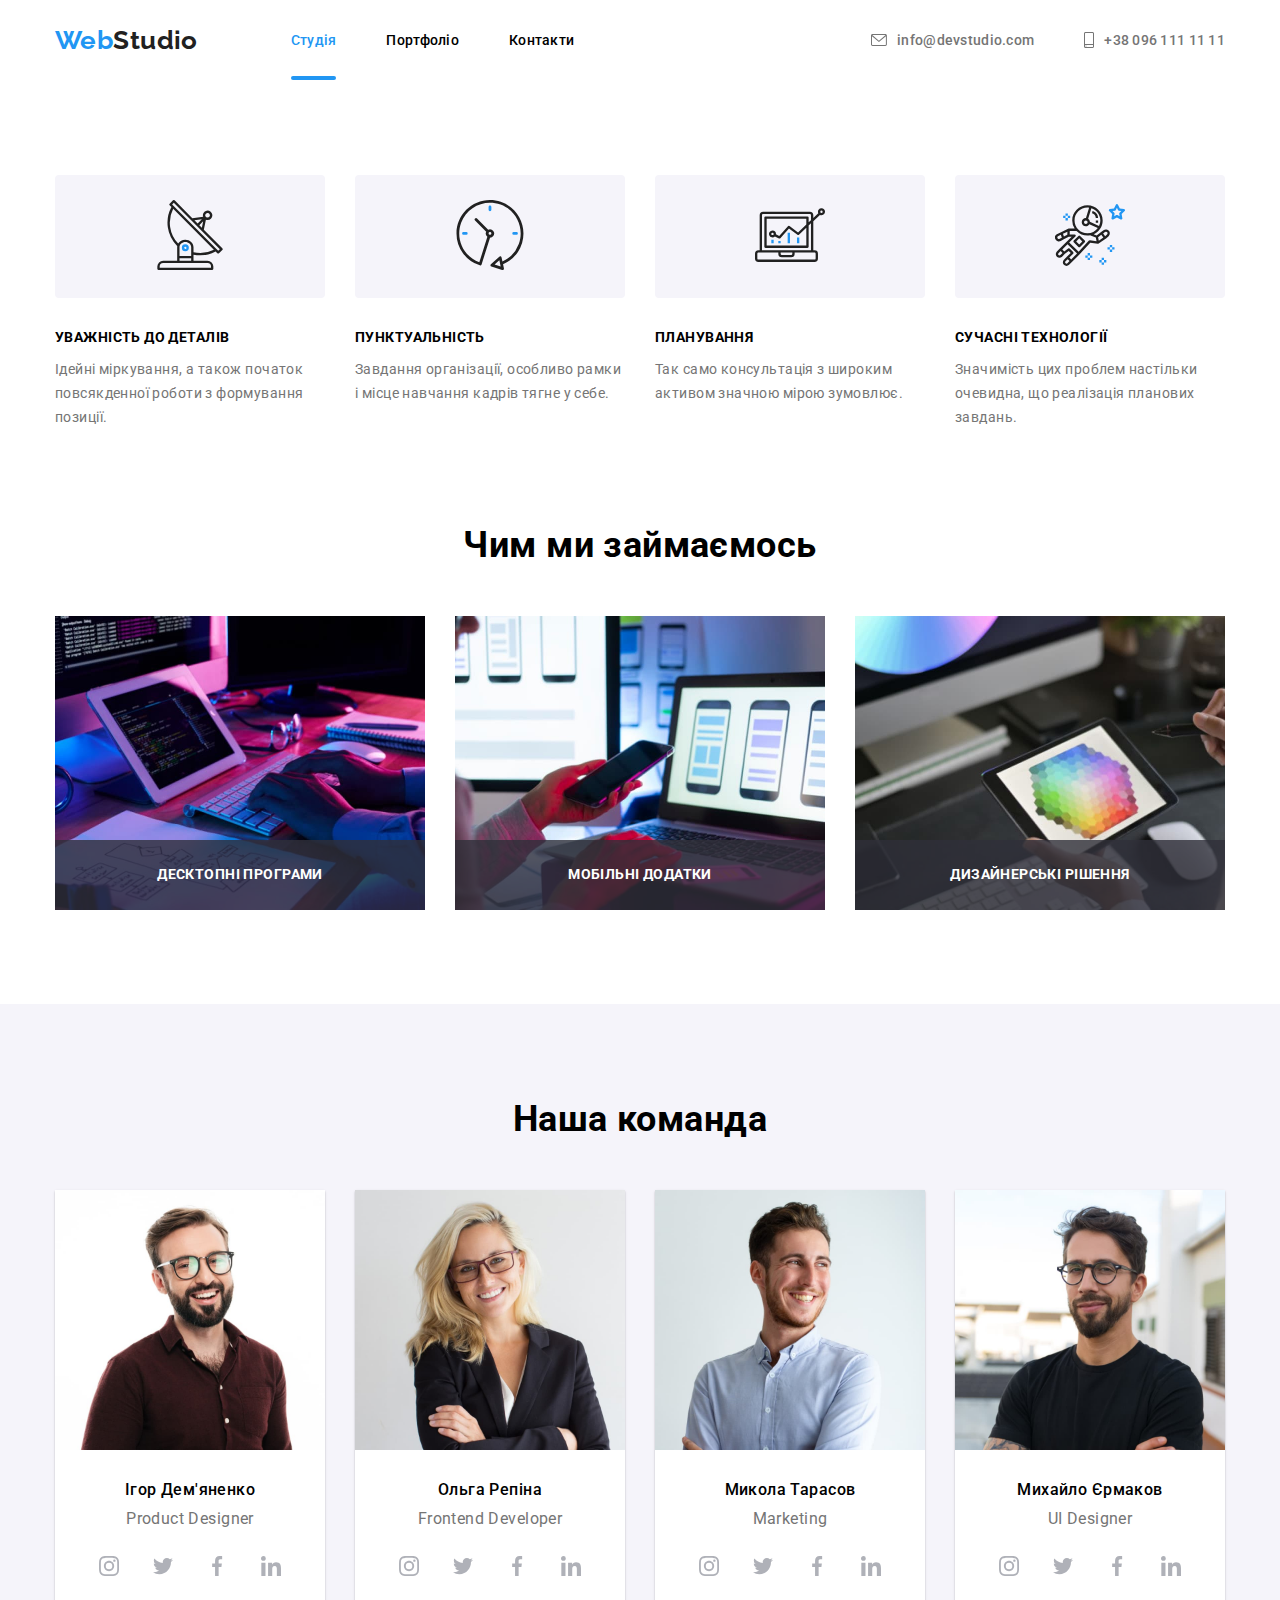
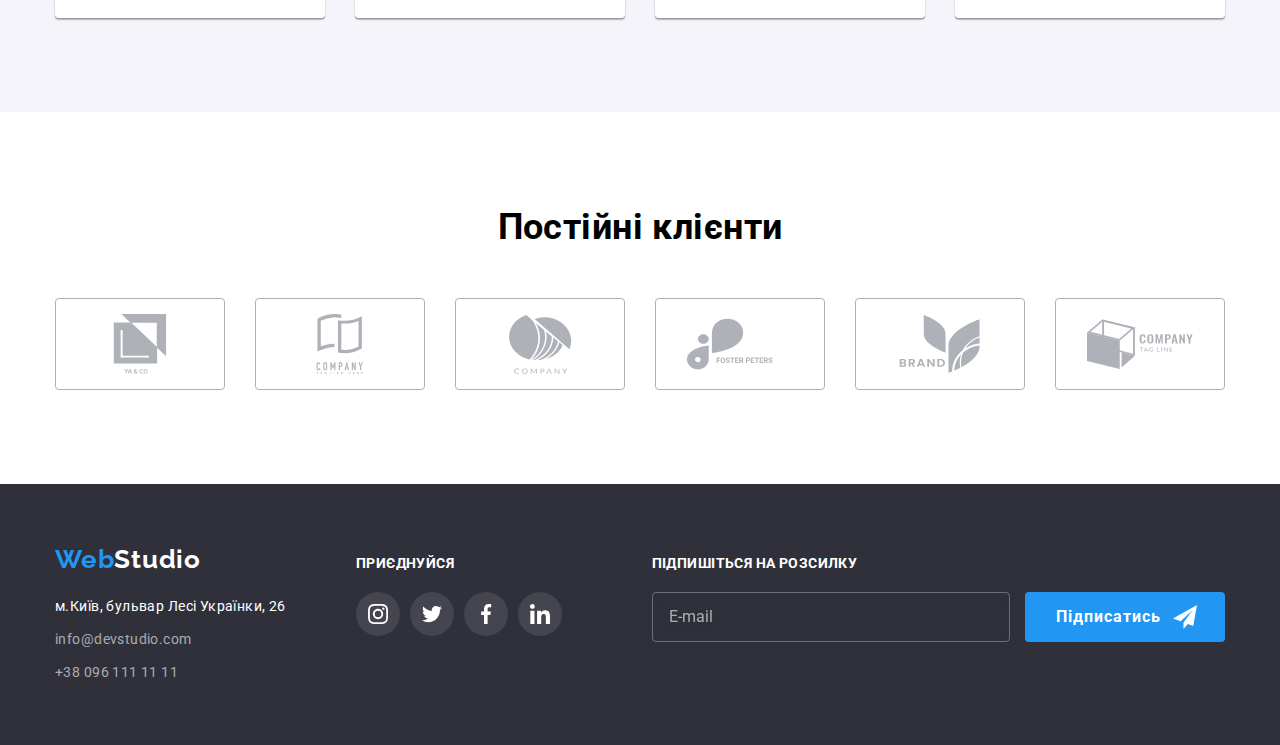
==== index.html @ e97d4ed9 "correct a mistake in customers and footer" ====
<!DOCTYPE html>
<html lang="en">
	<head>
		<meta charset="UTF-8" />
		<meta http-equiv="X-UA-Compatible" content="IE=edge" />
		<meta name="viewport" content="width=device-width, initial-scale=1.0" />
		<link rel="preconnect" href="https://fonts.googleapis.com" />
		<link rel="preconnect" href="https://fonts.gstatic.com" crossorigin />
		<link
			href="https://fonts.googleapis.com/css2?family=Raleway:wght@700&family=Roboto:wght@400;500;700;900&display=swap"
			rel="stylesheet"
		/>
		<link
			rel="stylesheet"
			href="https://cdnjs.cloudflare.com/ajax/libs/modern-normalize/1.1.0/modern-normalize.min.css"
		/>
		<link rel="stylesheet" href="./css/main.min.css" />
		<title>goit-markup-hw-01</title>
	</head>

	<body>
		<!--header-->
		<header class="header">
			<div class="header__group container">
				<nav class="header__nav">
					<a class="logo link-decor logo-decor" href="./index.html"> Web<span class="logo-dark">Studio</span></a>

					<ul class="nav list">
						<li class="nav__item"> 
							<a class="nav__link link-decor nav__link--active" href="./index.html">Студія</a>
						</li>
						<li class="nav__item"> 
							<a class="nav__link link-decor" href="./portfolio.html">Портфоліо</a>
						</li>
						<li class="nav__item"> 
							<a class="nav__link link-decor" href="#footer">Контакти</a>
						</li>
					</ul>
				</nav>

				<ul class="contacts list">
					<li class="contacts__item">
						<a class="contacts__link link-decor" href="mailto:info@devstudio.com">
							<svg class="contacts__icon-mail">
								<use href="./images/icons.svg#icon-envelope"></use>
							</svg>
							info@devstudio.com
						</a>
					</li>
					<li class="contacts__item">
						<a class="contacts__link link-decor" href="tel:+380961111111">
							<svg class="contacts__icon-phone">
								<use href="./images/icons.svg#icon-smartphone"></use>
							</svg>
							+38 096 111 11 11
						</a>
					</li>
				</ul>
			</div>
		</header>
		<!-- Main content -->
		<main>
			<!-- Герой -->
			<!-- <section class="hero">
				<h1 class="hero__title">ефективне рішення для вашого бізнесу</h1>
				<button class="order-btn" type="button" data-modal-open>Замовити послугу</button>
			</section> -->
			<!-- Modal -->
			<div class="backdrop is-hidden" data-modal>
				<div class="modal">
					<button class="modal-btn" type="button" data-modal-close>
						<svg class="modal-btn-icon">
							<use href="./images/icons.svg#icon-vector"></use>
						</svg>
					</button>

					<form class="form">
						<p class="form__title">Залишайте свої дані, ми Вам передзвонимо</p>

						<label class="form__label">
							<span class="form__name">ім'я</span>
							<input class="form__input" type="text" name="name" autocomplete="on" required />
							<svg class="form__icon">
								<use href="./images/icons.svg#icon-person"></use>
							</svg>
						</label>
						<label class="form__label">
							<span class="form__name">Телефон</span>
							<input class="form__input" type="tel" name="tel" autocomplete="on" required />
							<svg class="form__icon">
								<use href="./images/icons.svg#icon-phone"></use>
							</svg>
						</label>
						<label class="form__label">
							<span class="form__name">Пошта</span>
							<input class="form__input" type="email" name="email" autocomplete="on" required />
							<svg class="form__icon">
								<use href="./images/icons.svg#icon-email"></use>
							</svg>
						</label>

						<label class="form__label" for="comment">
							<span class="form__name">Коментарій</span>
							<textarea class="form__textarea" name="comment" id="comment" rows="10" placeholder="Введіть текст"></textarea>
						</label>

						<label class="confirm">
							<input class="confirm__checkbox" type="checkbox" name="confirm" id="confirm" required />
							<span class="confirm__agree"></span>
							<span class="confirm__text">Погоджуюсь на розсилку та приймаю</span>
							<a class="confirm__link" href="">Умови договору</a>
						</label>

						<button class="submit-btn" type="submit">Відправити</button>
					</form>
				</div>
			</div>
			<!--Наші сильні сторони-->
			<section class="features section">
				<div class="container">
					<h2 class="visually-hidden">Наші сильні сторони</h2>
					<ul class="features__list list">
						<li class="features__item ">
							<div class="features__decor">
								<svg class="features__icon">
									<use href="./images/icons.svg#icon-antenna"></use>
								</svg>
							</div>
							<h3 class="features__title">Уважність до деталів</h3>
							<p class="features__content">
								Ідейні міркування, а також початок повсякденної роботи з формування позиції.
							</p>
						</li>
						<li class="features__item ">
							<div class="features__decor">
								<svg class="features__icon">
									<use href="./images/icons.svg#icon-clock"></use>
								</svg>
							</div>
							<h3 class="features__title">Пунктуальність</h3>
							<p class="features__content">
								Завдання організації, особливо рамки і місце навчання кадрів тягне у себе.
							</p>
						</li>
						<li class="features__item">
							<div class="features__decor">
								<svg class="features__icon">
									<use href="./images/icons.svg#icon-diagram"></use>
								</svg>
							</div>
							<h3 class="features__title">Планування</h3>
							<p class="features__content">Так само консультація з широким активом значною мірою зумовлює.</p>
						</li>
						<li class="features__item">
							<div class="features__decor">
								<svg class="features__icon">
									<use href="./images/icons.svg#icon-astronaut"></use>
								</svg>
							</div>
							<h3 class="features__title">Сучасні технології</h3>
							<p class="features__content">
								Значимість цих проблем настільки очевидна, що реалізація планових завдань.
							</p>
						</li>
					</ul>
				</div>
			</section>
			<!-- Чим ми займаємось -->
			<section class="work">
				<div class="container">
					<h2 class="section-hero">Чим ми займаємось</h2>
					<ul class="work__list list ">
						<li class="work__item">
							<img src="images/image_lessons1.jpg" alt="Somebory write code" width="370" />
							<p class="work__text">Десктопні програми</p>
						</li>
						<li class="work__item ">
							<img src="images/image_lessons11.jpg" alt="phone and laptop" width="370" />
							<p class="work__text">Мобільні додатки</p>
						</li>
						<li class="work__item">
							<img src="images/image_lessons111.jpg" alt="ipad" width="370" />
							<p class="work__text">Дизайнерські рішення</p>
						</li>
					</ul>
				</div>
			</section>
			<!-- Наша команда -->
			<section class="team--bg section">
				<div class="container">
					<h2 class="section-hero">Наша команда</h2>
					<ul class="team__list list">
						<li class="team__item">
							<img src="images/foto1.jpg" alt="Product Designer" width="270" height="260" />
							<div class="team__decor">
								<h3 class="team__name">Ігор Дем'яненко</h3>
								<p class="team__profesion">Product Designer</p>

								<ul class="networks__list list">
									<li class="networks__item">
										<a class="networks__link link-decor" href="">
											<svg class="networks networks--icon">
												<use href="./images/icons.svg#icon-instagram"></use>
											</svg>
										</a>
									</li>
									<li class="networks__item">
										<a class="networks__link link-decor" href="">
											<svg class="networks networks--icon">
												<use href="./images/icons.svg#icon-twitter"></use>
											</svg>
										</a>
									</li>
									<li class="networks__item">
										<a class="networks__link link-decor" href="">
											<svg class="networks networks--icon">
												<use href="./images/icons.svg#icon-facebook"></use>
											</svg>
										</a>
									</li>
									<li class="networks__item">
										<a class="networks__link link-decor" href="">
											<svg class="networks networks--icon">
												<use href="./images/icons.svg#icon-linkedin"></use>
											</svg>
										</a>
									</li>
								</ul>
							</div>
						</li>
						<li class="team__item">
							<img src="images/foto2.jpg" alt="Developer" width="270" height="260" />
							<div class="team__decor">
								<h3 class="team__name">Ольга Репіна</h3>
								<p class="team__profesion">Frontend Developer</p>
								<ul class="networks__list list">
									<li class="networks__item">
										<a class="networks__link link-decor" href="">
											<svg class="networks networks--icon">
												<use href="./images/icons.svg#icon-instagram"></use>
											</svg>
										</a>
									</li>
									<li class="networks__item">
										<a class="networks__link link-decor" href="">
											<svg class="networks networks--icon">
												<use href="./images/icons.svg#icon-twitter"></use>
											</svg>
										</a>
									</li>
									<li class="networks__item">
										<a class="networks__link link-decor" href="">
											<svg class="networks networks--icon">
												<use href="./images/icons.svg#icon-facebook"></use>
											</svg>
										</a>
									</li>
									<li class="networks__item">
										<a class="networks__link link-decor" href="">
											<svg class="networks networks--icon">
												<use href="./images/icons.svg#icon-linkedin"></use>
											</svg>
										</a>
									</li>
								</ul>
							</div>
						</li>
						<li class="team__item">
							<img src="images/foto3.jpg" alt="Marketing" width="270" height="260" />
							<div class="team__decor">
								<h3 class="team__name">Микола Тарасов</h3>
								<p class="team__profesion">Marketing</p>
								<ul class="networks__list list">
									<li class="networks__item">
										<a class="networks__link link-decor" href="">
											<svg class="networks networks--icon">
												<use href="./images/icons.svg#icon-instagram"></use>
											</svg>
										</a>
									</li>
									<li class="networks__item">
										<a class="networks__link link-decor" href="">
											<svg class="networks networks--icon">
												<use href="./images/icons.svg#icon-twitter"></use>
											</svg>
										</a>
									</li>
									<li class="networks__item">
										<a class="networks__link link-decor" href="">
											<svg class="networks networks--icon">
												<use href="./images/icons.svg#icon-facebook"></use>
											</svg>
										</a>
									</li>
									<li class="networks__item">
										<a class="networks__link link-decor" href="">
											<svg class="networks networks--icon">
												<use href="./images/icons.svg#icon-linkedin"></use>
											</svg>
										</a>
									</li>
								</ul>
							</div>
						</li>
						<li class="team__item">
							<img src="images/foto4.jpg" alt="UI Designer" width="270" height="260" />
							<div class="team__decor">
								<h3 class="team__name">Михайло Єрмаков</h3>
								<p class="team__profesion">UI Designer</p>
								<ul class="networks__list list">
									<li class="networks__item">
										<a class="networks__link link-decor" href="">
											<svg class="networks networks--icon">
												<use href="./images/icons.svg#icon-instagram"></use>
											</svg>
										</a>
									</li>
									<li class="networks__item">
										<a class="networks__link link-decor" href="">
											<svg class="networks networks--icon">
												<use href="./images/icons.svg#icon-twitter"></use>
											</svg>
										</a>
									</li>
									<li class="networks__item">
										<a class="networks__link link-decor" href="">
											<svg class="networks networks--icon">
												<use href="./images/icons.svg#icon-facebook"></use>
											</svg>
										</a>
									</li>
									<li class="networks__item">
										<a class="networks__link link-decor" href="">
											<svg class="networks networks--icon">
												<use href="./images/icons.svg#icon-linkedin"></use>
											</svg>
										</a>
									</li>
								</ul>
							</div>
						</li>
					</ul>
				</div>
			</section>
			<!-- Our partners -->
			<section class="customers section">
				<div class="container">
					<h2 class="section-hero">Постійні клієнти</h2>

					<ul class="customers__list list">
						<li class="customers__item">
							<a class="customers__link" href="">
								<svg class="customers customers--icon">
									<use href="./images/icons.svg#icon-client1"></use>
								</svg>
							</a>
						</li>
						<li class="customers__item">
							<a class="customers__link" href="">
								<svg class="customers--icon">
									<use href="./images/icons.svg#icon-client2"></use>
								</svg>
							</a>
						</li>
						<li class="customers__item">
							<a class="customers__link" href="">
								<svg class="customers--icon">
									<use href="./images/icons.svg#icon-client3"></use>
								</svg>
							</a>
						</li>
						<li class="customers__item">
							<a class="customers__link" href="">
								<svg class="customers--icon">
									<use href="./images/icons.svg#icon-client4"></use>
								</svg>
							</a>
						</li>
						<li class="customers__item">
							<a class="customers__link" href="">
								<svg class="customers--icon">
									<use href="./images/icons.svg#icon-client5"></use>
								</svg>
							</a>
						</li>
						<li class="customers__item">
							<a class="customers__link" href="">
								<svg class="customers--icon">
									<use href="./images/icons.svg#icon-client6"></use>
								</svg>
							</a>
						</li>
					</ul>
				</div>
			</section>
			
		</main>
		<!-- footer -->
		<footer id="footer" class="footer">
			<div class="footer__group container ">
				<div class="group">
					<a class="footer__link link-decor " href="./index.html">
						<span class="logo">Web</span><span class="footer--logo-white">Studio</span>
					</a>
					<address class="address">
						<ul class="list">
							<li class="address__item">
								<a
									class="address__location link-decor"
									href="https://goo.gl/maps/icbzuspawYWSh7ycA"
									target="_blank"
									rel="noreferrer noopener nofollow"
								>
									м.Київ, бульвар Лесі Українки, 26
								</a>
							</li>
							<li class="address__item">
								<a class="address__contact link-decor" href="mailto:info@devstudio.com">info@devstudio.com</a>
							</li>
							<li class="address__item">
								<a class="address__contact link-decor" href="tel:+380961111111">+38 096 111 11 11</a>
							</li>
						</ul>
					</address>
				</div>
				<div class="join">
					<p class="join__title">Приєднуйся</p>
					<ul class="join__list list">
						<li class="join__item">
							<a class="join__link link-decor" href="">
								<svg class="join__icon">
									<use href="./images/icons.svg#icon-instagram"></use>
								</svg>
							</a>
						</li>
						<li class="join__item">
							<a class="join__link link-decor" href="">
								<svg class="join__icon">
									<use href="./images/icons.svg#icon-twitter"></use>
								</svg>
							</a>
						</li>
						<li class="join__item">
							<a class="join__link link-decor" href="">
								<svg class="join__icon">
									<use href="./images/icons.svg#icon-facebook"></use>
								</svg>
							</a>
						</li>
						<li class="join__item">
							<a class="join__link  link-decor" href="">
								<svg class="join__icon">
									<use href="./images/icons.svg#icon-linkedin"></use>
								</svg>
							</a>
						</li>
					</ul>
				</div>
				<div class="subscription">
					<p class="subscription__title">Підпишіться на розсилку</p>
					<form>
						<label>
							<input class="subscription__input" type="text" name="sing-up" placeholder="E-mail" required />
						</label>

						<button class="subscription__btn" type="submit">
							Підписатись
							<svg class="subscription__icon">
								<use href="./images/icons.svg#icon-send"></use>
							</svg>
						</button>
					</form>
				</div>
			</div>
		</footer>

		<script src="./js/modal.js"></script>
	</body>
</html>
---- css/main.min.css ----
body{font-family:"Roboto",sans-serif;color:var(--main-color);letter-spacing:.03em;background-color:var(--main-backg-color);font-size:14px;font-weight:400}h1,h2,h3,h4,h5,h6,p{margin:0}.visually-hidden{position:absolute;width:1px;height:1px;margin:-1px;border:0;padding:0;white-space:nowrap;-webkit-clip-path:inset(100%);clip-path:inset(100%);clip:rect(0 0 0 0);overflow:hidden}.list{list-style:none;margin:0;padding-left:0}img{display:block;width:100%;height:auto}.container{width:100%;padding:0px 15px;margin:0 auto}@media screen and (min-width: 480px){.container{width:480px}}@media screen and (min-width: 768px){.container{width:768px}}@media screen and (min-width: 1200px){.container{width:1200px}}.section{padding-top:60px;padding-bottom:60px}@media screen and (min-width: 1200px){.section{padding-top:94px;padding-bottom:94px}}.link-decor{text-decoration:none}.section-hero{text-align:center;font-weight:700;font-size:36px;line-height:1.17;margin-bottom:50px}.header__group{display:-webkit-box;display:-ms-flexbox;display:flex;-webkit-box-align:center;-ms-flex-align:center;align-items:center}.header__group .header__nav{display:-webkit-box;display:-ms-flexbox;display:flex;-webkit-box-align:center;-ms-flex-align:center;align-items:center}.logo{-ms-flex-item-align:center;align-self:center;color:#212121;font-family:"Raleway",sans-serif;font-weight:700;font-size:26px;line-height:1.19;color:#2196f3}.logo-dark{color:#212121}.logo-decor{margin-right:93px}.nav{display:-webkit-box;display:-ms-flexbox;display:flex;margin-top:32px;margin-bottom:32px}.nav__item+.nav__item{margin-left:50px}.nav__link{padding-top:32px;padding-bottom:32px;color:currentColor;font-weight:500;line-height:1.14;letter-spacing:.02em;-webkit-transition:color 250ms cubic-bezier(0.4, 0, 0.2, 1);transition:color 250ms cubic-bezier(0.4, 0, 0.2, 1)}.nav__link:hover,.nav__link:focus{color:#2196f3}.nav__link--active{position:relative;color:#2196f3}.nav__link--active:after{content:"";position:absolute;display:block;bottom:0;left:0;width:100%;height:4px;border-radius:2px;background-color:#2196f3}.contacts{display:-webkit-box;display:-ms-flexbox;display:flex;margin-left:auto}.contacts__item{display:-webkit-box;display:-ms-flexbox;display:flex;-webkit-box-align:center;-ms-flex-align:center;align-items:center}.contacts__item+.contacts__item{margin-left:50px}.contacts__link{display:-webkit-box;display:-ms-flexbox;display:flex;-webkit-box-align:center;-ms-flex-align:center;align-items:center;padding:32px 0;font-weight:500;line-height:1.14px;letter-spacing:.02em;color:#757575;-webkit-transition:color 250ms cubic-bezier(0.4, 0, 0.2, 1);transition:color 250ms cubic-bezier(0.4, 0, 0.2, 1)}.contacts__link:hover,.contacts__link:focus{color:#2196f3}.contacts__icon-mail{fill:currentColor;width:16px;height:12px;margin-right:10px}.contacts__icon-mail:hover{fill:#2196f3}.contacts__icon-phone{fill:currentColor;width:10px;height:16px;margin-right:10px}.contacts__icon-phone:hover{fill:#2196f3}.hero{text-align:center;max-width:480px;max-height:400px;margin-left:auto;margin-right:auto;background-image:-webkit-gradient(linear, left top, left bottom, from(rgba(47, 48, 58, 0.4)), to(rgba(47, 48, 58, 0.4))),url(../images/hero.jpg);background-image:linear-gradient(rgba(47, 48, 58, 0.4), rgba(47, 48, 58, 0.4)),url(../images/hero.jpg);background-position:center;background-color:#2f303a;background-repeat:no-repeat;background-size:cover}.hero .hero__title{margin:0 auto;margin-bottom:30px;color:#fff;font-weight:900;font-size:26px;line-height:1.62;letter-spacing:.06em;text-transform:uppercase}.order-btn{width:200px;height:50px;border-radius:4px;border:none;background:#2196f3;color:#fff;font-weight:700;font-size:16px;line-height:1.88;letter-spacing:.06em;cursor:pointer;-webkit-transition:background-color 250ms cubic-bezier(0.4, 0, 0.2, 1),-webkit-box-shadow 250ms cubic-bezier(0.4, 0, 0.2, 1);transition:background-color 250ms cubic-bezier(0.4, 0, 0.2, 1),-webkit-box-shadow 250ms cubic-bezier(0.4, 0, 0.2, 1);transition:background-color 250ms cubic-bezier(0.4, 0, 0.2, 1),box-shadow 250ms cubic-bezier(0.4, 0, 0.2, 1);transition:background-color 250ms cubic-bezier(0.4, 0, 0.2, 1),box-shadow 250ms cubic-bezier(0.4, 0, 0.2, 1),-webkit-box-shadow 250ms cubic-bezier(0.4, 0, 0.2, 1)}.order-btn:hover,.order-btn:focus{background-color:#188ce8;-webkit-box-shadow:0px 4px 4px rgba(0,0,0,.15);box-shadow:0px 4px 4px rgba(0,0,0,.15)}.backdrop{position:fixed;top:0;left:0;width:100%;height:100%;opacity:1;z-index:1;background-color:rgba(0,0,0,.2);-webkit-transition:opacity 250ms cubic-bezier(0.4, 0, 0.2, 1);transition:opacity 250ms cubic-bezier(0.4, 0, 0.2, 1)}.backdrop.is-hidden{opacity:0;pointer-events:none}.modal{position:absolute;top:50%;left:50%;-webkit-transform:translate(-50%, -50%) scale(1);transform:translate(-50%, -50%) scale(1);margin:0 auto;padding:40px;width:528px;height:581px;background-color:#fff;-webkit-box-shadow:0px 1px 3px rgba(0,0,0,.12),0px 1px 1px rgba(0,0,0,.14),0px 2px 1px rgba(0,0,0,.2);box-shadow:0px 1px 3px rgba(0,0,0,.12),0px 1px 1px rgba(0,0,0,.14),0px 2px 1px rgba(0,0,0,.2);border-radius:4px}.modal-btn{position:absolute;right:8px;top:8px;display:-webkit-box;display:-ms-flexbox;display:flex;-webkit-box-pack:center;-ms-flex-pack:center;justify-content:center;border-radius:50%;border:1px solid rgba(0,0,0,.1);width:30px;height:30px;background-color:#fff;cursor:pointer;text-decoration:none;-webkit-transition:fill 250ms cubic-bezier(0.4, 0, 0.2, 1),-webkit-box-shadow 250ms cubic-bezier(0.4, 0, 0.2, 1);transition:fill 250ms cubic-bezier(0.4, 0, 0.2, 1),-webkit-box-shadow 250ms cubic-bezier(0.4, 0, 0.2, 1);transition:box-shadow 250ms cubic-bezier(0.4, 0, 0.2, 1),fill 250ms cubic-bezier(0.4, 0, 0.2, 1);transition:box-shadow 250ms cubic-bezier(0.4, 0, 0.2, 1),fill 250ms cubic-bezier(0.4, 0, 0.2, 1),-webkit-box-shadow 250ms cubic-bezier(0.4, 0, 0.2, 1)}.modal-btn:hover,.modal-btn:focus{fill:#2196f3;-webkit-box-shadow:0px 1px 3px rgba(0,0,0,.12),0px 1px 1px rgba(0,0,0,.14),0px 2px 1px rgba(0,0,0,.2);box-shadow:0px 1px 3px rgba(0,0,0,.12),0px 1px 1px rgba(0,0,0,.14),0px 2px 1px rgba(0,0,0,.2)}.modal-btn-icon{width:11px;height:11px;-ms-flex-item-align:center;align-self:center}.form{display:inline-block;width:100%;height:100%;text-align:center}.form__title{margin-bottom:12px;font-weight:700;font-size:20px;line-height:1.15;text-align:center}.form__label{display:block;position:relative;text-align:initial}.form__label+.form__label{margin-top:10px}.form__name{font-size:12px;line-height:1.17;letter-spacing:.01em;color:#757575}.form__input{margin-top:4px;width:448px;height:40px;padding-left:42px;border:1px solid rgba(33,33,33,.2);border-radius:4px;-webkit-transition:border-color 250ms cubic-bezier(0.4, 0, 0.2, 1);transition:border-color 250ms cubic-bezier(0.4, 0, 0.2, 1);outline:rgba(0,0,0,0)}.form__input:focus{border-color:#2196f3}.form__icon{position:absolute;left:12px;bottom:11px;width:18px;height:18px;-webkit-transition:fill 250ms cubic-bezier(0.4, 0, 0.2, 1);transition:fill 250ms cubic-bezier(0.4, 0, 0.2, 1)}.form__input:focus+.form__icon{fill:#2196f3}.form__textarea{margin-top:4px;resize:none;width:448px;height:120px;border:1px solid rgba(33,33,33,.2);border-radius:4px;padding:12px 16px;font-size:12px;line-height:14px;letter-spacing:.01em;-webkit-transition:border-color 250ms cubic-bezier(0.4, 0, 0.2, 1);transition:border-color 250ms cubic-bezier(0.4, 0, 0.2, 1);outline:rgba(0,0,0,0)}.form__textarea:focus{border-color:#2196f3}.form__textarea::-webkit-input-placeholder{color:rgba(117,117,117,.5);font-weight:400;font-size:14px;line-height:1.14;letter-spacing:.01em}.form__textarea::-moz-placeholder{color:rgba(117,117,117,.5);font-weight:400;font-size:14px;line-height:1.14;letter-spacing:.01em}.form__textarea:-ms-input-placeholder{color:rgba(117,117,117,.5);font-weight:400;font-size:14px;line-height:1.14;letter-spacing:.01em}.form__textarea::-ms-input-placeholder{color:rgba(117,117,117,.5);font-weight:400;font-size:14px;line-height:1.14;letter-spacing:.01em}.form__textarea::placeholder{color:rgba(117,117,117,.5);font-weight:400;font-size:14px;line-height:1.14;letter-spacing:.01em}.confirm{display:-webkit-box;display:-ms-flexbox;display:flex;-webkit-box-pack:center;-ms-flex-pack:center;justify-content:center;-webkit-box-align:center;-ms-flex-align:center;align-items:center;margin-top:10px;margin-bottom:30px}.confirm__checkbox{position:absolute;width:1px;height:1px;margin:-1px;border:0;padding:0;white-space:nowrap;-webkit-clip-path:inset(100%);clip-path:inset(100%);clip:rect(0 0 0 0);overflow:hidden}.confirm__agree{display:block;width:16px;height:15px;border:2px solid #212121;border-radius:3px;-webkit-transition-property:background-color,background-image,border-color;transition-property:background-color,background-image,border-color;-webkit-transition-duration:250ms;transition-duration:250ms;-webkit-transition-timing-function:cubic-bezier(0.4, 0, 0.2, 1);transition-timing-function:cubic-bezier(0.4, 0, 0.2, 1)}.confirm__checkbox:checked+.confirm__agree{border-color:#2196f3;background-color:#2196f3;background-image:url(../images/icon-check.svg);background-repeat:no-repeat;background-size:cover;background-origin:border-box}.confirm__text{margin-left:8px;line-height:1.71;color:#757575}.confirm__link{color:#2196f3;margin-left:3px}.submit-btn{width:200px;height:50px;border-radius:4px;border:none;background:#2196f3;color:#fff;font-weight:700;font-size:16px;line-height:1.88;letter-spacing:.06em;cursor:pointer;-webkit-transition:background-color 250ms cubic-bezier(0.4, 0, 0.2, 1),-webkit-box-shadow 250ms cubic-bezier(0.4, 0, 0.2, 1);transition:background-color 250ms cubic-bezier(0.4, 0, 0.2, 1),-webkit-box-shadow 250ms cubic-bezier(0.4, 0, 0.2, 1);transition:background-color 250ms cubic-bezier(0.4, 0, 0.2, 1),box-shadow 250ms cubic-bezier(0.4, 0, 0.2, 1);transition:background-color 250ms cubic-bezier(0.4, 0, 0.2, 1),box-shadow 250ms cubic-bezier(0.4, 0, 0.2, 1),-webkit-box-shadow 250ms cubic-bezier(0.4, 0, 0.2, 1)}.submit-btn:hover,.submit-btn:focus{background-color:#188ce8;-webkit-box-shadow:0px 4px 4px rgba(0,0,0,.15);box-shadow:0px 4px 4px rgba(0,0,0,.15)}.features__list{display:-webkit-box;display:-ms-flexbox;display:flex;-ms-flex-wrap:wrap;flex-wrap:wrap;gap:30px}@media screen and (min-width: 768px){.features__item{width:354px}}@media screen and (min-width: 1200px){.features__item{width:270px;margin-bottom:0}}.features__decor{text-align:center;margin-bottom:30px;padding-top:25px;padding-bottom:25px;background-color:#f5f4fa;border-radius:4px}.features__icon{width:70px;height:70px}.features__title{font-size:14px;font-weight:700;line-height:1.42;text-transform:uppercase;margin-bottom:10px}@media screen and (max-width: 767px){.features__title{text-align:center}}.features__content{line-height:1.71;color:#757575}.work{padding-bottom:94px;display:none}@media screen and (min-width: 1200px){.work{display:block}}.work__list{display:-webkit-box;display:-ms-flexbox;display:flex}.work__item+.work__item{margin-left:30px}.work__item{position:relative}.work__text{position:absolute;display:-webkit-box;display:-ms-flexbox;display:flex;-webkit-box-pack:center;-ms-flex-pack:center;justify-content:center;-webkit-box-align:center;-ms-flex-align:center;align-items:center;width:100%;height:70px;bottom:0;font-weight:700;line-height:1.14;text-align:center;text-transform:uppercase;background-color:rgba(47,48,58,.8);color:#fff}.team--bg{background-color:#f5f4fa}.team__list{display:-webkit-box;display:-ms-flexbox;display:flex;-ms-flex-wrap:wrap;flex-wrap:wrap;gap:30px}@media screen and (max-width: 767px){.team__list{-webkit-box-pack:center;-ms-flex-pack:center;justify-content:center}}.team__item{background-color:#fff;-webkit-box-shadow:0px 1px 3px rgba(0,0,0,.12),0px 1px 1px rgba(0,0,0,.14),0px 2px 1px rgba(0,0,0,.2);box-shadow:0px 1px 3px rgba(0,0,0,.12),0px 1px 1px rgba(0,0,0,.14),0px 2px 1px rgba(0,0,0,.2);border-radius:0px 0px 4px 4px}@media screen and (min-width: 768px){.team__item{width:354px}}@media screen and (min-width: 1200px){.team__item{width:270px;height:428px}}.team__decor{padding-top:30px;padding-bottom:24px}@media screen and (min-width: 1200px){.team__decor{padding:30px 0}}.team__name{font-weight:500;font-size:16px;line-height:1.19;text-align:center;margin-bottom:10px}.team__profesion{text-align:center;font-size:16px;line-height:1.19;margin-bottom:16px;color:#757575}.networks__list{display:-webkit-box;display:-ms-flexbox;display:flex;-webkit-box-pack:center;-ms-flex-pack:center;justify-content:center}.networks__item:not(:last-child){margin-right:10px}.networks__link{display:-webkit-box;display:-ms-flexbox;display:flex;-webkit-box-pack:center;-ms-flex-pack:center;justify-content:center;-webkit-box-align:center;-ms-flex-align:center;align-items:center;color:#afb1b8;width:44px;height:44px;border-radius:50%;-webkit-transition:background-color 250ms cubic-bezier(0.4, 0, 0.2, 1),color 250ms cubic-bezier(0.4, 0, 0.2, 1);transition:background-color 250ms cubic-bezier(0.4, 0, 0.2, 1),color 250ms cubic-bezier(0.4, 0, 0.2, 1)}.networks__link:hover,.networks__link:focus{background-color:#2196f3;color:#fff}.networks--icon{fill:currentColor;width:20px;height:20px}.customers__list{display:-webkit-box;display:-ms-flexbox;display:flex;-ms-flex-wrap:wrap;flex-wrap:wrap;gap:30px}@media screen and (max-width: 480px){.customers__list{-webkit-box-pack:center;-ms-flex-pack:center;justify-content:center}}.customers__item{-ms-flex-preferred-size:calc((100% - 30px)/2);flex-basis:calc((100% - 30px)/2)}@media screen and (min-width: 768px){.customers__item{-ms-flex-preferred-size:calc((100% - 60px)/3);flex-basis:calc((100% - 60px)/3)}}@media screen and (min-width: 1200px){.customers__item{-ms-flex-preferred-size:calc((100% - 150px)/6);flex-basis:calc((100% - 150px)/6)}}.customers__link{display:-webkit-box;display:-ms-flexbox;display:flex;-webkit-box-pack:center;-ms-flex-pack:center;justify-content:center;-webkit-box-align:center;-ms-flex-align:center;align-items:center;height:92px;border:1px solid #afb1b8;border-radius:4px;color:#afb1b8;-webkit-transition:color 250ms cubic-bezier(0.4, 0, 0.2, 1),border-color 250ms cubic-bezier(0.4, 0, 0.2, 1);transition:color 250ms cubic-bezier(0.4, 0, 0.2, 1),border-color 250ms cubic-bezier(0.4, 0, 0.2, 1)}.customers__link:hover,.customers__link:focus{color:#2196f3;border-color:#2196f3}.customers--icon{fill:currentColor;width:106px;height:60px}.footer{padding:60px 0;background-color:#2f303a}@media screen and (min-width: 768px)and (max-width: 1199px){.footer__group{display:-webkit-box;display:-ms-flexbox;display:flex;-ms-flex-wrap:wrap;flex-wrap:wrap;-ms-flex-pack:distribute;justify-content:space-around;-webkit-box-align:baseline;-ms-flex-align:baseline;align-items:baseline}}@media screen and (min-width: 1200px){.footer__group{display:-webkit-box;display:-ms-flexbox;display:flex;-webkit-box-align:baseline;-ms-flex-align:baseline;align-items:baseline}}.group{text-align:center}@media screen and (max-width: 767px){.group{margin-bottom:60px}}@media screen and (min-width: 1200px){.group{text-align:start}}.footer__link{display:inline-block;margin-bottom:20px;font-family:"Raleway";font-style:normal;font-weight:700;font-size:26px;line-height:1.19px;letter-spacing:.03em}.footer--logo-white{color:#fff}.address{font-style:normal}.address__item+.address__item{margin-top:9px}.address__location{color:#fff;font-weight:400;line-height:1.71;-webkit-transition:color 250ms cubic-bezier(0.4, 0, 0.2, 1);transition:color 250ms cubic-bezier(0.4, 0, 0.2, 1)}.address__location:hover,.address__location:focus{color:#2196f3}.address__contact{font-weight:400;line-height:1.71;color:rgba(255,255,255,.6);-webkit-transition:color 250ms cubic-bezier(0.4, 0, 0.2, 1);transition:color 250ms cubic-bezier(0.4, 0, 0.2, 1)}.address__contact:hover,.address__contact:focus{color:#2196f3}@media screen and (max-width: 1199px){.join{text-align:center}}@media screen and (min-width: 1200px){.join{margin-left:70px}}.join__title{margin-bottom:20px;font-weight:700;line-height:1.14;text-transform:uppercase;color:#fff}.join__list{display:-webkit-box;display:-ms-flexbox;display:flex;-webkit-box-pack:center;-ms-flex-pack:center;justify-content:center;-webkit-box-align:center;-ms-flex-align:center;align-items:center}.join__link{display:-webkit-box;display:-ms-flexbox;display:flex;-webkit-box-pack:center;-ms-flex-pack:center;justify-content:center;-webkit-box-align:center;-ms-flex-align:center;align-items:center;color:#afb1b8;width:44px;height:44px;border-radius:50%;-webkit-transition:background-color 250ms cubic-bezier(0.4, 0, 0.2, 1);transition:background-color 250ms cubic-bezier(0.4, 0, 0.2, 1);background-color:rgba(255,255,255,.1)}.join__link:hover,.join__link:focus{background-color:#2196f3}.join__icon{fill:currentColor;width:20px;height:20px;color:#fff}.join__item:not(:last-child){margin-right:10px}@media screen and (max-width: 1199px){.subscription{text-align:center;margin-top:60px}}@media screen and (min-width: 1200px){.subscription{margin-left:auto}}.subscription__title{margin-bottom:20px;font-weight:700;line-height:1.14;text-transform:uppercase;color:#fff}.subscription__input{width:358px;height:50px;padding-left:16px;border:1px solid rgba(255,255,255,.3);-webkit-filter:drop-shadow(0px 4px 4px rgba(0, 0, 0, 0.15));filter:drop-shadow(0px 4px 4px rgba(0, 0, 0, 0.15));border-radius:4px;background-color:rgba(0,0,0,0);color:#afb1b8;-webkit-transition:border-color 250ms cubic-bezier(0.4, 0, 0.2, 1);transition:border-color 250ms cubic-bezier(0.4, 0, 0.2, 1);outline:rgba(0,0,0,0)}.subscription__input:focus{border-color:#2196f3}@media screen and (min-width: 480px)and (max-width: 1199px){.subscription__input{width:100%}}@media screen and (max-width: 400px){.subscription__input{width:75%}}.subscription__input::-webkit-input-placeholder{font-size:16px;line-height:20px;color:rgba(255,255,255,.6)}.subscription__input::-moz-placeholder{font-size:16px;line-height:20px;color:rgba(255,255,255,.6)}.subscription__input:-ms-input-placeholder{font-size:16px;line-height:20px;color:rgba(255,255,255,.6)}.subscription__input::-ms-input-placeholder{font-size:16px;line-height:20px;color:rgba(255,255,255,.6)}.subscription__input::placeholder{font-size:16px;line-height:20px;color:rgba(255,255,255,.6)}.subscription__btn{position:relative;padding:10px 62px 10px 29px;width:200px;height:50px;border-radius:4px;border:none;background-color:#2196f3;color:#fff;font-weight:700;font-size:16px;line-height:1.88;letter-spacing:.06em;font-family:inherit;cursor:pointer;-webkit-transition:background-color 250ms cubic-bezier(0.4, 0, 0.2, 1),-webkit-box-shadow 250ms cubic-bezier(0.4, 0, 0.2, 1);transition:background-color 250ms cubic-bezier(0.4, 0, 0.2, 1),-webkit-box-shadow 250ms cubic-bezier(0.4, 0, 0.2, 1);transition:background-color 250ms cubic-bezier(0.4, 0, 0.2, 1),box-shadow 250ms cubic-bezier(0.4, 0, 0.2, 1);transition:background-color 250ms cubic-bezier(0.4, 0, 0.2, 1),box-shadow 250ms cubic-bezier(0.4, 0, 0.2, 1),-webkit-box-shadow 250ms cubic-bezier(0.4, 0, 0.2, 1)}.subscription__btn:hover,.subscription__btn:focus{background-color:#188ce8;-webkit-box-shadow:0px 4px 4px rgba(0,0,0,.15);box-shadow:0px 4px 4px rgba(0,0,0,.15)}@media screen and (max-width: 1199px){.subscription__btn{margin-top:20px}}@media screen and (min-width: 1200px){.subscription__btn{margin-left:12px}}.subscription__icon{position:absolute;top:13px;right:28px;width:24px;height:24px}.header-line{border-bottom:1px solid #ececec}.portfolio-nav__list{display:-webkit-box;display:-ms-flexbox;display:flex;-webkit-box-pack:center;-ms-flex-pack:center;justify-content:center;margin-bottom:50px}.portfolio-nav__item+.portfolio-nav__item{margin-left:8px}.portfolio-nav__btn{display:inline-block;border:none;border-radius:4px;font-family:inherit;font-weight:500;font-size:16px;line-height:1.62;text-align:center;letter-spacing:.03em;cursor:pointer;padding:6px 22px;background-color:#f5f4fa;-webkit-transition:color 250ms cubic-bezier(0.4, 0, 0.2, 1),background-color 250ms cubic-bezier(0.4, 0, 0.2, 1),-webkit-box-shadow 250ms cubic-bezier(0.4, 0, 0.2, 1);transition:color 250ms cubic-bezier(0.4, 0, 0.2, 1),background-color 250ms cubic-bezier(0.4, 0, 0.2, 1),-webkit-box-shadow 250ms cubic-bezier(0.4, 0, 0.2, 1);transition:color 250ms cubic-bezier(0.4, 0, 0.2, 1),background-color 250ms cubic-bezier(0.4, 0, 0.2, 1),box-shadow 250ms cubic-bezier(0.4, 0, 0.2, 1);transition:color 250ms cubic-bezier(0.4, 0, 0.2, 1),background-color 250ms cubic-bezier(0.4, 0, 0.2, 1),box-shadow 250ms cubic-bezier(0.4, 0, 0.2, 1),-webkit-box-shadow 250ms cubic-bezier(0.4, 0, 0.2, 1)}.portfolio-nav__btn:hover,.portfolio-nav__btn:focus{background-color:#2196f3;color:#fff;-webkit-box-shadow:0px 3px 1px rgba(0,0,0,.1),0px 1px 2px rgba(0,0,0,.08),0px 2px 2px rgba(0,0,0,.12);box-shadow:0px 3px 1px rgba(0,0,0,.1),0px 1px 2px rgba(0,0,0,.08),0px 2px 2px rgba(0,0,0,.12)}.proposition{display:-webkit-box;display:-ms-flexbox;display:flex;-ms-flex-wrap:wrap;flex-wrap:wrap}.proposition__item{margin-right:30px;margin-bottom:30px}.proposition__item:nth-child(3n){margin-right:0}.proposition__item:nth-last-child(-n+3){margin-bottom:0}.proposition__link{display:block;text-decoration:none;-webkit-transition:-webkit-box-shadow 250ms cubic-bezier(0.4, 0, 0.2, 1);transition:-webkit-box-shadow 250ms cubic-bezier(0.4, 0, 0.2, 1);transition:box-shadow 250ms cubic-bezier(0.4, 0, 0.2, 1);transition:box-shadow 250ms cubic-bezier(0.4, 0, 0.2, 1), -webkit-box-shadow 250ms cubic-bezier(0.4, 0, 0.2, 1)}.proposition__link:hover,.proposition__link:focus{-webkit-box-shadow:0px 1px 1px rgba(0,0,0,.12),0px 4px 4px rgba(0,0,0,.06),1px 4px 6px rgba(0,0,0,.16);box-shadow:0px 1px 1px rgba(0,0,0,.12),0px 4px 4px rgba(0,0,0,.06),1px 4px 6px rgba(0,0,0,.16)}.proposition__decor-text{padding:20px 24px;border:1px solid #eee;border-top:none}.proposition__title{margin-bottom:4px;color:#212121;font-weight:700;font-size:18px;line-height:2;letter-spacing:.06em}.proposition__content{color:#757575;font-size:16px;line-height:1.87}.overlay{position:relative;overflow:hidden}.overlay__text{position:absolute;display:inline-block;top:0;left:0;width:100%;height:100%;font-size:18px;line-height:1.56;color:#fff;opacity:0;background-color:rgba(33,150,243,.9);padding:63px 24px;-webkit-transform:translateY(100%);transform:translateY(100%);-webkit-transition:background-color 250ms cubic-bezier(0.4, 0, 0.2, 1),opacity 250ms cubic-bezier(0.4, 0, 0.2, 1),-webkit-transform 250ms cubic-bezier(0.4, 0, 0.2, 1);transition:background-color 250ms cubic-bezier(0.4, 0, 0.2, 1),opacity 250ms cubic-bezier(0.4, 0, 0.2, 1),-webkit-transform 250ms cubic-bezier(0.4, 0, 0.2, 1);transition:background-color 250ms cubic-bezier(0.4, 0, 0.2, 1),opacity 250ms cubic-bezier(0.4, 0, 0.2, 1),transform 250ms cubic-bezier(0.4, 0, 0.2, 1);transition:background-color 250ms cubic-bezier(0.4, 0, 0.2, 1),opacity 250ms cubic-bezier(0.4, 0, 0.2, 1),transform 250ms cubic-bezier(0.4, 0, 0.2, 1),-webkit-transform 250ms cubic-bezier(0.4, 0, 0.2, 1)}.proposition__link:hover .overlay__text,.proposition__link:focus .overlay__text{opacity:1;-webkit-transform:translateY(0);transform:translateY(0)}/*# sourceMappingURL=main.min.css.map */
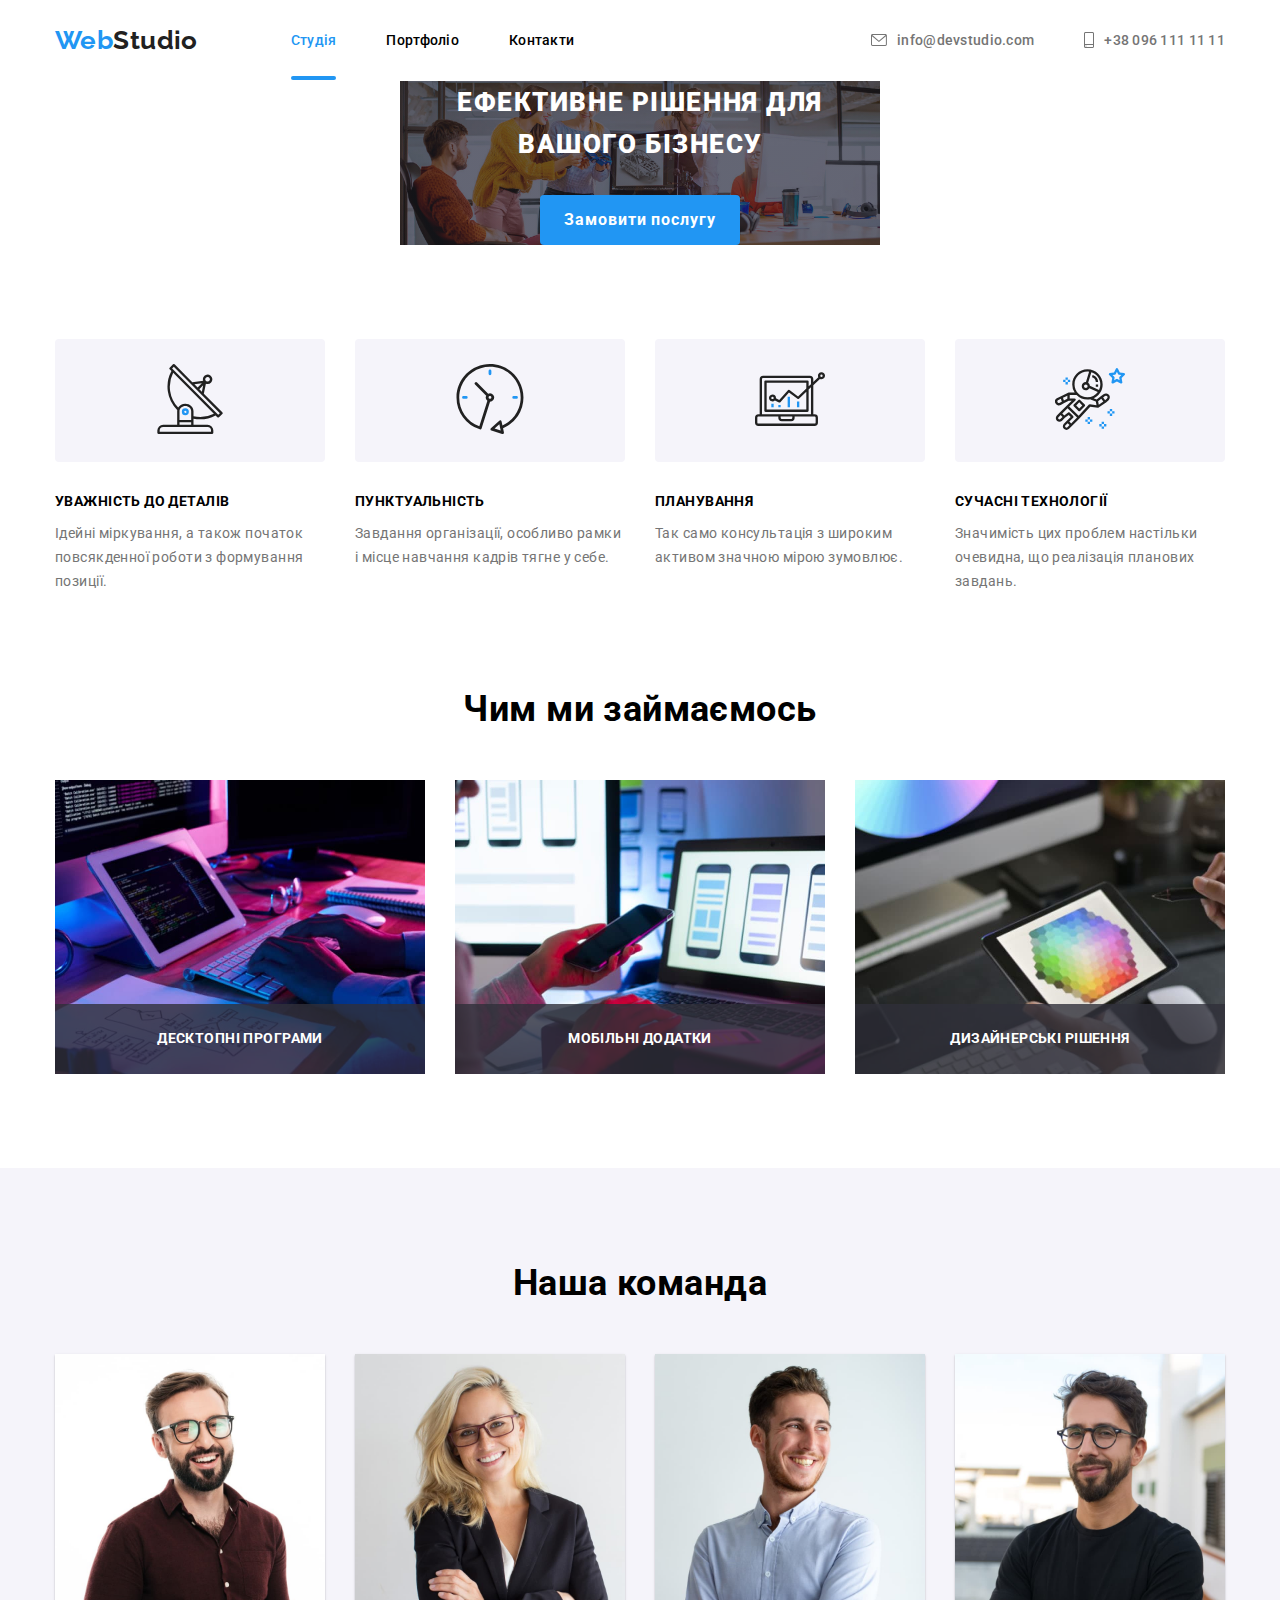
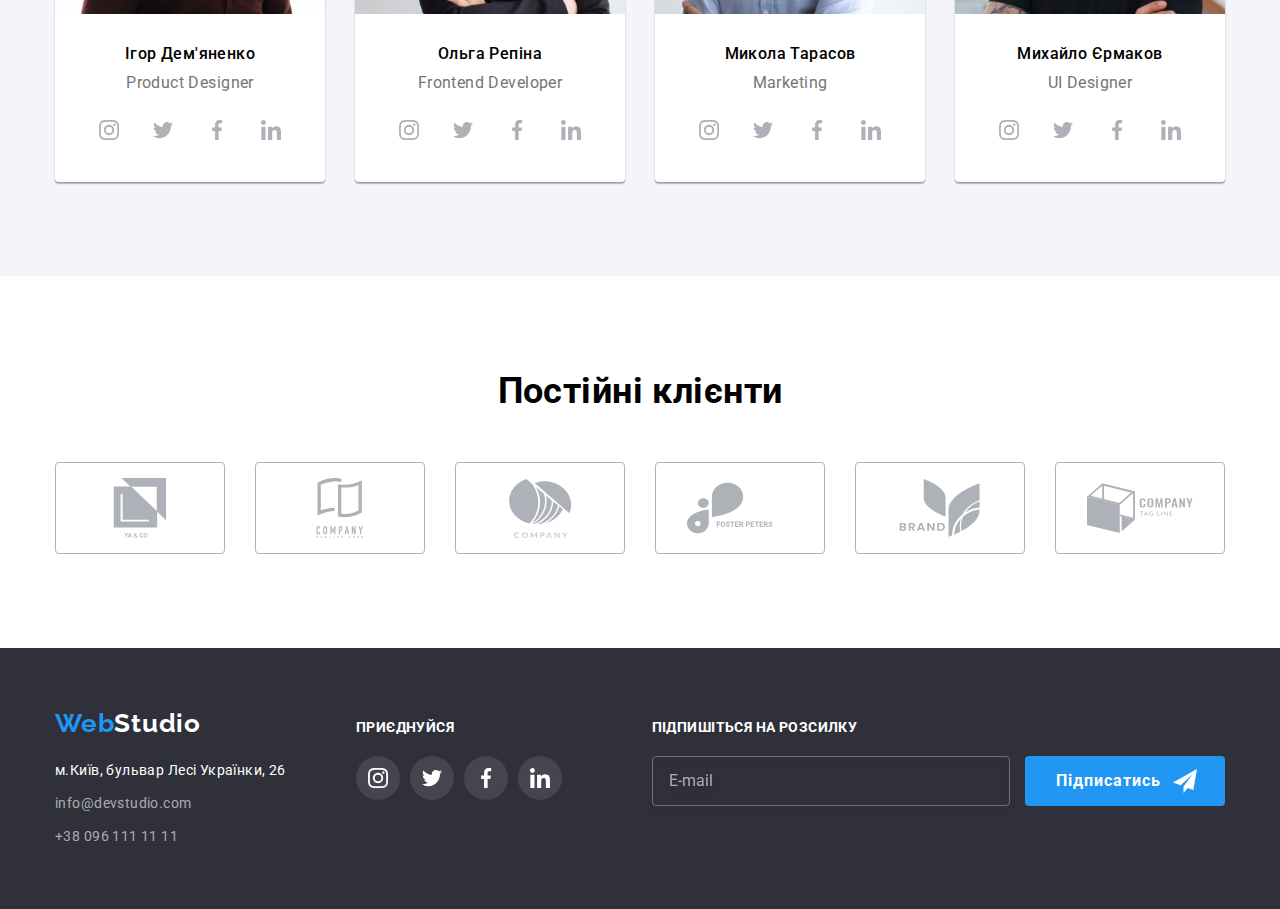
==== commit bca2fb0e: "add adaptive to porfolio" ====
--- a/index.html
+++ b/index.html
@@ -25,14 +25,59 @@
 				<nav class="header__nav">
 					<a class="logo link-decor logo-decor" href="./index.html"> Web<span class="logo-dark">Studio</span></a>
 
+					<button type="button" class="burger-btn" data-menu-button>
+						<svg class="burger-mobil" width="40" height="40">
+							<use class="icon-burger" href="./images/icons.svg#icon-burger"></use>
+							<use class="icon-close" href="./images/icons.svg#icon-close"></use>
+						</svg>
+					</button>
+
+					<!-- Mobile menu -->
+					<div class="mobile-menu" data-menu>
+						<ul class="mobile-list-nav list">
+							<li class="mobile-item-nav">
+								<a class="mobile-link-nav link-decor active" href="./index.html">Студія</a>
+							</li>
+							<li class="mobile-item-nav">
+								<a class="mobile-link-nav link-decor" href="./portfolio.html">Портфоліо</a>
+							</li>
+							<li class="mobile-item-nav">
+								<a class="mobile-link-nav link-decor" href="#footer">Контакти</a>
+							</li>
+						</ul>
+
+						<ul class="mobile-list-contact list">
+							<li class="mobile-item-contact">
+								<a class="mobile-link-phone link-decor" href="tel:+380961111111">+38 096 111 11 11</a>
+							</li>
+							<li class="mobile-item-contact">
+								<a class="mobile-link-mail link-decor" href="mailto:info@devstudio.com">info@devstudio.com</a>
+							</li>
+						</ul>
+						<ul class="mobile-list-networks list">
+							<li class="mobile-item-networks">
+								<a class="mobile-link-networks link-decor" href="">Instagram</a>
+							</li>
+							<li class="mobile-item-networks">
+								<a class="mobile-link-networks link-decor" href="">Twitter</a>
+							</li>
+							<li class="mobile-item-networks">
+								<a class="mobile-link-networks link-decor" href="">Facebook</a>
+							</li>
+							<li class="mobile-item-networks">
+								<a class="mobile-link-networks link-decor" href="">LinkedIn</a>
+							</li>
+						</ul>
+					</div>
+
 					<ul class="nav list">
-						<li class="nav__item"> 
+						<li class="nav__item">
 							<a class="nav__link link-decor nav__link--active" href="./index.html">Студія</a>
 						</li>
-						<li class="nav__item"> 
+						<li class="nav__item">
 							<a class="nav__link link-decor" href="./portfolio.html">Портфоліо</a>
 						</li>
-						<li class="nav__item"> 
+						<li class="nav__item">
 							<a class="nav__link link-decor" href="#footer">Контакти</a>
 						</li>
 					</ul>
@@ -61,10 +106,10 @@
 		<!-- Main content -->
 		<main>
 			<!-- Герой -->
-			<!-- <section class="hero">
+			<section class="hero">
 				<h1 class="hero__title">ефективне рішення для вашого бізнесу</h1>
 				<button class="order-btn" type="button" data-modal-open>Замовити послугу</button>
-			</section> -->
+			</section>
 			<!-- Modal -->
 			<div class="backdrop is-hidden" data-modal>
 				<div class="modal">
@@ -101,7 +146,13 @@
 
 						<label class="form__label" for="comment">
 							<span class="form__name">Коментарій</span>
-							<textarea class="form__textarea" name="comment" id="comment" rows="10" placeholder="Введіть текст"></textarea>
+							<textarea
+								class="form__textarea"
+								name="comment"
+								id="comment"
+								rows="10"
+								placeholder="Введіть текст"
+							></textarea>
 						</label>
 
 						<label class="confirm">
@@ -115,12 +166,13 @@
 					</form>
 				</div>
 			</div>
+
 			<!--Наші сильні сторони-->
 			<section class="features section">
 				<div class="container">
 					<h2 class="visually-hidden">Наші сильні сторони</h2>
 					<ul class="features__list list">
-						<li class="features__item ">
+						<li class="features__item">
 							<div class="features__decor">
 								<svg class="features__icon">
 									<use href="./images/icons.svg#icon-antenna"></use>
@@ -131,7 +183,7 @@
 								Ідейні міркування, а також початок повсякденної роботи з формування позиції.
 							</p>
 						</li>
-						<li class="features__item ">
+						<li class="features__item">
 							<div class="features__decor">
 								<svg class="features__icon">
 									<use href="./images/icons.svg#icon-clock"></use>
@@ -169,12 +221,12 @@
 			<section class="work">
 				<div class="container">
 					<h2 class="section-hero">Чим ми займаємось</h2>
-					<ul class="work__list list ">
+					<ul class="work__list list">
 						<li class="work__item">
 							<img src="images/image_lessons1.jpg" alt="Somebory write code" width="370" />
 							<p class="work__text">Десктопні програми</p>
 						</li>
-						<li class="work__item ">
+						<li class="work__item">
 							<img src="images/image_lessons11.jpg" alt="phone and laptop" width="370" />
 							<p class="work__text">Мобільні додатки</p>
 						</li>
@@ -393,13 +445,12 @@
 					</ul>
 				</div>
 			</section>
-			
 		</main>
 		<!-- footer -->
 		<footer id="footer" class="footer">
-			<div class="footer__group container ">
+			<div class="footer__group container">
 				<div class="group">
-					<a class="footer__link link-decor " href="./index.html">
+					<a class="footer__link link-decor" href="./index.html">
 						<span class="logo">Web</span><span class="footer--logo-white">Studio</span>
 					</a>
 					<address class="address">
@@ -448,7 +499,7 @@
 							</a>
 						</li>
 						<li class="join__item">
-							<a class="join__link  link-decor" href="">
+							<a class="join__link link-decor" href="">
 								<svg class="join__icon">
 									<use href="./images/icons.svg#icon-linkedin"></use>
 								</svg>
@@ -475,5 +526,6 @@
 		</footer>
 
 		<script src="./js/modal.js"></script>
+		<script src="./js/menu.js"></script>
 	</body>
 </html>
--- a/css/main.min.css
+++ b/css/main.min.css
@@ -1 +1 @@
-body{font-family:"Roboto",sans-serif;color:var(--main-color);letter-spacing:.03em;background-color:var(--main-backg-color);font-size:14px;font-weight:400}h1,h2,h3,h4,h5,h6,p{margin:0}.visually-hidden{position:absolute;width:1px;height:1px;margin:-1px;border:0;padding:0;white-space:nowrap;-webkit-clip-path:inset(100%);clip-path:inset(100%);clip:rect(0 0 0 0);overflow:hidden}.list{list-style:none;margin:0;padding-left:0}img{display:block;width:100%;height:auto}.container{width:100%;padding:0px 15px;margin:0 auto}@media screen and (min-width: 480px){.container{width:480px}}@media screen and (min-width: 768px){.container{width:768px}}@media screen and (min-width: 1200px){.container{width:1200px}}.section{padding-top:60px;padding-bottom:60px}@media screen and (min-width: 1200px){.section{padding-top:94px;padding-bottom:94px}}.link-decor{text-decoration:none}.section-hero{text-align:center;font-weight:700;font-size:36px;line-height:1.17;margin-bottom:50px}.header__group{display:-webkit-box;display:-ms-flexbox;display:flex;-webkit-box-align:center;-ms-flex-align:center;align-items:center}.header__group .header__nav{display:-webkit-box;display:-ms-flexbox;display:flex;-webkit-box-align:center;-ms-flex-align:center;align-items:center}.logo{-ms-flex-item-align:center;align-self:center;color:#212121;font-family:"Raleway",sans-serif;font-weight:700;font-size:26px;line-height:1.19;color:#2196f3}.logo-dark{color:#212121}.logo-decor{margin-right:93px}.nav{display:-webkit-box;display:-ms-flexbox;display:flex;margin-top:32px;margin-bottom:32px}.nav__item+.nav__item{margin-left:50px}.nav__link{padding-top:32px;padding-bottom:32px;color:currentColor;font-weight:500;line-height:1.14;letter-spacing:.02em;-webkit-transition:color 250ms cubic-bezier(0.4, 0, 0.2, 1);transition:color 250ms cubic-bezier(0.4, 0, 0.2, 1)}.nav__link:hover,.nav__link:focus{color:#2196f3}.nav__link--active{position:relative;color:#2196f3}.nav__link--active:after{content:"";position:absolute;display:block;bottom:0;left:0;width:100%;height:4px;border-radius:2px;background-color:#2196f3}.contacts{display:-webkit-box;display:-ms-flexbox;display:flex;margin-left:auto}.contacts__item{display:-webkit-box;display:-ms-flexbox;display:flex;-webkit-box-align:center;-ms-flex-align:center;align-items:center}.contacts__item+.contacts__item{margin-left:50px}.contacts__link{display:-webkit-box;display:-ms-flexbox;display:flex;-webkit-box-align:center;-ms-flex-align:center;align-items:center;padding:32px 0;font-weight:500;line-height:1.14px;letter-spacing:.02em;color:#757575;-webkit-transition:color 250ms cubic-bezier(0.4, 0, 0.2, 1);transition:color 250ms cubic-bezier(0.4, 0, 0.2, 1)}.contacts__link:hover,.contacts__link:focus{color:#2196f3}.contacts__icon-mail{fill:currentColor;width:16px;height:12px;margin-right:10px}.contacts__icon-mail:hover{fill:#2196f3}.contacts__icon-phone{fill:currentColor;width:10px;height:16px;margin-right:10px}.contacts__icon-phone:hover{fill:#2196f3}.hero{text-align:center;max-width:480px;max-height:400px;margin-left:auto;margin-right:auto;background-image:-webkit-gradient(linear, left top, left bottom, from(rgba(47, 48, 58, 0.4)), to(rgba(47, 48, 58, 0.4))),url(../images/hero.jpg);background-image:linear-gradient(rgba(47, 48, 58, 0.4), rgba(47, 48, 58, 0.4)),url(../images/hero.jpg);background-position:center;background-color:#2f303a;background-repeat:no-repeat;background-size:cover}.hero .hero__title{margin:0 auto;margin-bottom:30px;color:#fff;font-weight:900;font-size:26px;line-height:1.62;letter-spacing:.06em;text-transform:uppercase}.order-btn{width:200px;height:50px;border-radius:4px;border:none;background:#2196f3;color:#fff;font-weight:700;font-size:16px;line-height:1.88;letter-spacing:.06em;cursor:pointer;-webkit-transition:background-color 250ms cubic-bezier(0.4, 0, 0.2, 1),-webkit-box-shadow 250ms cubic-bezier(0.4, 0, 0.2, 1);transition:background-color 250ms cubic-bezier(0.4, 0, 0.2, 1),-webkit-box-shadow 250ms cubic-bezier(0.4, 0, 0.2, 1);transition:background-color 250ms cubic-bezier(0.4, 0, 0.2, 1),box-shadow 250ms cubic-bezier(0.4, 0, 0.2, 1);transition:background-color 250ms cubic-bezier(0.4, 0, 0.2, 1),box-shadow 250ms cubic-bezier(0.4, 0, 0.2, 1),-webkit-box-shadow 250ms cubic-bezier(0.4, 0, 0.2, 1)}.order-btn:hover,.order-btn:focus{background-color:#188ce8;-webkit-box-shadow:0px 4px 4px rgba(0,0,0,.15);box-shadow:0px 4px 4px rgba(0,0,0,.15)}.backdrop{position:fixed;top:0;left:0;width:100%;height:100%;opacity:1;z-index:1;background-color:rgba(0,0,0,.2);-webkit-transition:opacity 250ms cubic-bezier(0.4, 0, 0.2, 1);transition:opacity 250ms cubic-bezier(0.4, 0, 0.2, 1)}.backdrop.is-hidden{opacity:0;pointer-events:none}.modal{position:absolute;top:50%;left:50%;-webkit-transform:translate(-50%, -50%) scale(1);transform:translate(-50%, -50%) scale(1);margin:0 auto;padding:40px;width:528px;height:581px;background-color:#fff;-webkit-box-shadow:0px 1px 3px rgba(0,0,0,.12),0px 1px 1px rgba(0,0,0,.14),0px 2px 1px rgba(0,0,0,.2);box-shadow:0px 1px 3px rgba(0,0,0,.12),0px 1px 1px rgba(0,0,0,.14),0px 2px 1px rgba(0,0,0,.2);border-radius:4px}.modal-btn{position:absolute;right:8px;top:8px;display:-webkit-box;display:-ms-flexbox;display:flex;-webkit-box-pack:center;-ms-flex-pack:center;justify-content:center;border-radius:50%;border:1px solid rgba(0,0,0,.1);width:30px;height:30px;background-color:#fff;cursor:pointer;text-decoration:none;-webkit-transition:fill 250ms cubic-bezier(0.4, 0, 0.2, 1),-webkit-box-shadow 250ms cubic-bezier(0.4, 0, 0.2, 1);transition:fill 250ms cubic-bezier(0.4, 0, 0.2, 1),-webkit-box-shadow 250ms cubic-bezier(0.4, 0, 0.2, 1);transition:box-shadow 250ms cubic-bezier(0.4, 0, 0.2, 1),fill 250ms cubic-bezier(0.4, 0, 0.2, 1);transition:box-shadow 250ms cubic-bezier(0.4, 0, 0.2, 1),fill 250ms cubic-bezier(0.4, 0, 0.2, 1),-webkit-box-shadow 250ms cubic-bezier(0.4, 0, 0.2, 1)}.modal-btn:hover,.modal-btn:focus{fill:#2196f3;-webkit-box-shadow:0px 1px 3px rgba(0,0,0,.12),0px 1px 1px rgba(0,0,0,.14),0px 2px 1px rgba(0,0,0,.2);box-shadow:0px 1px 3px rgba(0,0,0,.12),0px 1px 1px rgba(0,0,0,.14),0px 2px 1px rgba(0,0,0,.2)}.modal-btn-icon{width:11px;height:11px;-ms-flex-item-align:center;align-self:center}.form{display:inline-block;width:100%;height:100%;text-align:center}.form__title{margin-bottom:12px;font-weight:700;font-size:20px;line-height:1.15;text-align:center}.form__label{display:block;position:relative;text-align:initial}.form__label+.form__label{margin-top:10px}.form__name{font-size:12px;line-height:1.17;letter-spacing:.01em;color:#757575}.form__input{margin-top:4px;width:448px;height:40px;padding-left:42px;border:1px solid rgba(33,33,33,.2);border-radius:4px;-webkit-transition:border-color 250ms cubic-bezier(0.4, 0, 0.2, 1);transition:border-color 250ms cubic-bezier(0.4, 0, 0.2, 1);outline:rgba(0,0,0,0)}.form__input:focus{border-color:#2196f3}.form__icon{position:absolute;left:12px;bottom:11px;width:18px;height:18px;-webkit-transition:fill 250ms cubic-bezier(0.4, 0, 0.2, 1);transition:fill 250ms cubic-bezier(0.4, 0, 0.2, 1)}.form__input:focus+.form__icon{fill:#2196f3}.form__textarea{margin-top:4px;resize:none;width:448px;height:120px;border:1px solid rgba(33,33,33,.2);border-radius:4px;padding:12px 16px;font-size:12px;line-height:14px;letter-spacing:.01em;-webkit-transition:border-color 250ms cubic-bezier(0.4, 0, 0.2, 1);transition:border-color 250ms cubic-bezier(0.4, 0, 0.2, 1);outline:rgba(0,0,0,0)}.form__textarea:focus{border-color:#2196f3}.form__textarea::-webkit-input-placeholder{color:rgba(117,117,117,.5);font-weight:400;font-size:14px;line-height:1.14;letter-spacing:.01em}.form__textarea::-moz-placeholder{color:rgba(117,117,117,.5);font-weight:400;font-size:14px;line-height:1.14;letter-spacing:.01em}.form__textarea:-ms-input-placeholder{color:rgba(117,117,117,.5);font-weight:400;font-size:14px;line-height:1.14;letter-spacing:.01em}.form__textarea::-ms-input-placeholder{color:rgba(117,117,117,.5);font-weight:400;font-size:14px;line-height:1.14;letter-spacing:.01em}.form__textarea::placeholder{color:rgba(117,117,117,.5);font-weight:400;font-size:14px;line-height:1.14;letter-spacing:.01em}.confirm{display:-webkit-box;display:-ms-flexbox;display:flex;-webkit-box-pack:center;-ms-flex-pack:center;justify-content:center;-webkit-box-align:center;-ms-flex-align:center;align-items:center;margin-top:10px;margin-bottom:30px}.confirm__checkbox{position:absolute;width:1px;height:1px;margin:-1px;border:0;padding:0;white-space:nowrap;-webkit-clip-path:inset(100%);clip-path:inset(100%);clip:rect(0 0 0 0);overflow:hidden}.confirm__agree{display:block;width:16px;height:15px;border:2px solid #212121;border-radius:3px;-webkit-transition-property:background-color,background-image,border-color;transition-property:background-color,background-image,border-color;-webkit-transition-duration:250ms;transition-duration:250ms;-webkit-transition-timing-function:cubic-bezier(0.4, 0, 0.2, 1);transition-timing-function:cubic-bezier(0.4, 0, 0.2, 1)}.confirm__checkbox:checked+.confirm__agree{border-color:#2196f3;background-color:#2196f3;background-image:url(../images/icon-check.svg);background-repeat:no-repeat;background-size:cover;background-origin:border-box}.confirm__text{margin-left:8px;line-height:1.71;color:#757575}.confirm__link{color:#2196f3;margin-left:3px}.submit-btn{width:200px;height:50px;border-radius:4px;border:none;background:#2196f3;color:#fff;font-weight:700;font-size:16px;line-height:1.88;letter-spacing:.06em;cursor:pointer;-webkit-transition:background-color 250ms cubic-bezier(0.4, 0, 0.2, 1),-webkit-box-shadow 250ms cubic-bezier(0.4, 0, 0.2, 1);transition:background-color 250ms cubic-bezier(0.4, 0, 0.2, 1),-webkit-box-shadow 250ms cubic-bezier(0.4, 0, 0.2, 1);transition:background-color 250ms cubic-bezier(0.4, 0, 0.2, 1),box-shadow 250ms cubic-bezier(0.4, 0, 0.2, 1);transition:background-color 250ms cubic-bezier(0.4, 0, 0.2, 1),box-shadow 250ms cubic-bezier(0.4, 0, 0.2, 1),-webkit-box-shadow 250ms cubic-bezier(0.4, 0, 0.2, 1)}.submit-btn:hover,.submit-btn:focus{background-color:#188ce8;-webkit-box-shadow:0px 4px 4px rgba(0,0,0,.15);box-shadow:0px 4px 4px rgba(0,0,0,.15)}.features__list{display:-webkit-box;display:-ms-flexbox;display:flex;-ms-flex-wrap:wrap;flex-wrap:wrap;gap:30px}@media screen and (min-width: 768px){.features__item{width:354px}}@media screen and (min-width: 1200px){.features__item{width:270px;margin-bottom:0}}.features__decor{text-align:center;margin-bottom:30px;padding-top:25px;padding-bottom:25px;background-color:#f5f4fa;border-radius:4px}.features__icon{width:70px;height:70px}.features__title{font-size:14px;font-weight:700;line-height:1.42;text-transform:uppercase;margin-bottom:10px}@media screen and (max-width: 767px){.features__title{text-align:center}}.features__content{line-height:1.71;color:#757575}.work{padding-bottom:94px;display:none}@media screen and (min-width: 1200px){.work{display:block}}.work__list{display:-webkit-box;display:-ms-flexbox;display:flex}.work__item+.work__item{margin-left:30px}.work__item{position:relative}.work__text{position:absolute;display:-webkit-box;display:-ms-flexbox;display:flex;-webkit-box-pack:center;-ms-flex-pack:center;justify-content:center;-webkit-box-align:center;-ms-flex-align:center;align-items:center;width:100%;height:70px;bottom:0;font-weight:700;line-height:1.14;text-align:center;text-transform:uppercase;background-color:rgba(47,48,58,.8);color:#fff}.team--bg{background-color:#f5f4fa}.team__list{display:-webkit-box;display:-ms-flexbox;display:flex;-ms-flex-wrap:wrap;flex-wrap:wrap;gap:30px}@media screen and (max-width: 767px){.team__list{-webkit-box-pack:center;-ms-flex-pack:center;justify-content:center}}.team__item{background-color:#fff;-webkit-box-shadow:0px 1px 3px rgba(0,0,0,.12),0px 1px 1px rgba(0,0,0,.14),0px 2px 1px rgba(0,0,0,.2);box-shadow:0px 1px 3px rgba(0,0,0,.12),0px 1px 1px rgba(0,0,0,.14),0px 2px 1px rgba(0,0,0,.2);border-radius:0px 0px 4px 4px}@media screen and (min-width: 768px){.team__item{width:354px}}@media screen and (min-width: 1200px){.team__item{width:270px;height:428px}}.team__decor{padding-top:30px;padding-bottom:24px}@media screen and (min-width: 1200px){.team__decor{padding:30px 0}}.team__name{font-weight:500;font-size:16px;line-height:1.19;text-align:center;margin-bottom:10px}.team__profesion{text-align:center;font-size:16px;line-height:1.19;margin-bottom:16px;color:#757575}.networks__list{display:-webkit-box;display:-ms-flexbox;display:flex;-webkit-box-pack:center;-ms-flex-pack:center;justify-content:center}.networks__item:not(:last-child){margin-right:10px}.networks__link{display:-webkit-box;display:-ms-flexbox;display:flex;-webkit-box-pack:center;-ms-flex-pack:center;justify-content:center;-webkit-box-align:center;-ms-flex-align:center;align-items:center;color:#afb1b8;width:44px;height:44px;border-radius:50%;-webkit-transition:background-color 250ms cubic-bezier(0.4, 0, 0.2, 1),color 250ms cubic-bezier(0.4, 0, 0.2, 1);transition:background-color 250ms cubic-bezier(0.4, 0, 0.2, 1),color 250ms cubic-bezier(0.4, 0, 0.2, 1)}.networks__link:hover,.networks__link:focus{background-color:#2196f3;color:#fff}.networks--icon{fill:currentColor;width:20px;height:20px}.customers__list{display:-webkit-box;display:-ms-flexbox;display:flex;-ms-flex-wrap:wrap;flex-wrap:wrap;gap:30px}@media screen and (max-width: 480px){.customers__list{-webkit-box-pack:center;-ms-flex-pack:center;justify-content:center}}.customers__item{-ms-flex-preferred-size:calc((100% - 30px)/2);flex-basis:calc((100% - 30px)/2)}@media screen and (min-width: 768px){.customers__item{-ms-flex-preferred-size:calc((100% - 60px)/3);flex-basis:calc((100% - 60px)/3)}}@media screen and (min-width: 1200px){.customers__item{-ms-flex-preferred-size:calc((100% - 150px)/6);flex-basis:calc((100% - 150px)/6)}}.customers__link{display:-webkit-box;display:-ms-flexbox;display:flex;-webkit-box-pack:center;-ms-flex-pack:center;justify-content:center;-webkit-box-align:center;-ms-flex-align:center;align-items:center;height:92px;border:1px solid #afb1b8;border-radius:4px;color:#afb1b8;-webkit-transition:color 250ms cubic-bezier(0.4, 0, 0.2, 1),border-color 250ms cubic-bezier(0.4, 0, 0.2, 1);transition:color 250ms cubic-bezier(0.4, 0, 0.2, 1),border-color 250ms cubic-bezier(0.4, 0, 0.2, 1)}.customers__link:hover,.customers__link:focus{color:#2196f3;border-color:#2196f3}.customers--icon{fill:currentColor;width:106px;height:60px}.footer{padding:60px 0;background-color:#2f303a}@media screen and (min-width: 768px)and (max-width: 1199px){.footer__group{display:-webkit-box;display:-ms-flexbox;display:flex;-ms-flex-wrap:wrap;flex-wrap:wrap;-ms-flex-pack:distribute;justify-content:space-around;-webkit-box-align:baseline;-ms-flex-align:baseline;align-items:baseline}}@media screen and (min-width: 1200px){.footer__group{display:-webkit-box;display:-ms-flexbox;display:flex;-webkit-box-align:baseline;-ms-flex-align:baseline;align-items:baseline}}.group{text-align:center}@media screen and (max-width: 767px){.group{margin-bottom:60px}}@media screen and (min-width: 1200px){.group{text-align:start}}.footer__link{display:inline-block;margin-bottom:20px;font-family:"Raleway";font-style:normal;font-weight:700;font-size:26px;line-height:1.19px;letter-spacing:.03em}.footer--logo-white{color:#fff}.address{font-style:normal}.address__item+.address__item{margin-top:9px}.address__location{color:#fff;font-weight:400;line-height:1.71;-webkit-transition:color 250ms cubic-bezier(0.4, 0, 0.2, 1);transition:color 250ms cubic-bezier(0.4, 0, 0.2, 1)}.address__location:hover,.address__location:focus{color:#2196f3}.address__contact{font-weight:400;line-height:1.71;color:rgba(255,255,255,.6);-webkit-transition:color 250ms cubic-bezier(0.4, 0, 0.2, 1);transition:color 250ms cubic-bezier(0.4, 0, 0.2, 1)}.address__contact:hover,.address__contact:focus{color:#2196f3}@media screen and (max-width: 1199px){.join{text-align:center}}@media screen and (min-width: 1200px){.join{margin-left:70px}}.join__title{margin-bottom:20px;font-weight:700;line-height:1.14;text-transform:uppercase;color:#fff}.join__list{display:-webkit-box;display:-ms-flexbox;display:flex;-webkit-box-pack:center;-ms-flex-pack:center;justify-content:center;-webkit-box-align:center;-ms-flex-align:center;align-items:center}.join__link{display:-webkit-box;display:-ms-flexbox;display:flex;-webkit-box-pack:center;-ms-flex-pack:center;justify-content:center;-webkit-box-align:center;-ms-flex-align:center;align-items:center;color:#afb1b8;width:44px;height:44px;border-radius:50%;-webkit-transition:background-color 250ms cubic-bezier(0.4, 0, 0.2, 1);transition:background-color 250ms cubic-bezier(0.4, 0, 0.2, 1);background-color:rgba(255,255,255,.1)}.join__link:hover,.join__link:focus{background-color:#2196f3}.join__icon{fill:currentColor;width:20px;height:20px;color:#fff}.join__item:not(:last-child){margin-right:10px}@media screen and (max-width: 1199px){.subscription{text-align:center;margin-top:60px}}@media screen and (min-width: 1200px){.subscription{margin-left:auto}}.subscription__title{margin-bottom:20px;font-weight:700;line-height:1.14;text-transform:uppercase;color:#fff}.subscription__input{width:358px;height:50px;padding-left:16px;border:1px solid rgba(255,255,255,.3);-webkit-filter:drop-shadow(0px 4px 4px rgba(0, 0, 0, 0.15));filter:drop-shadow(0px 4px 4px rgba(0, 0, 0, 0.15));border-radius:4px;background-color:rgba(0,0,0,0);color:#afb1b8;-webkit-transition:border-color 250ms cubic-bezier(0.4, 0, 0.2, 1);transition:border-color 250ms cubic-bezier(0.4, 0, 0.2, 1);outline:rgba(0,0,0,0)}.subscription__input:focus{border-color:#2196f3}@media screen and (min-width: 480px)and (max-width: 1199px){.subscription__input{width:100%}}@media screen and (max-width: 400px){.subscription__input{width:75%}}.subscription__input::-webkit-input-placeholder{font-size:16px;line-height:20px;color:rgba(255,255,255,.6)}.subscription__input::-moz-placeholder{font-size:16px;line-height:20px;color:rgba(255,255,255,.6)}.subscription__input:-ms-input-placeholder{font-size:16px;line-height:20px;color:rgba(255,255,255,.6)}.subscription__input::-ms-input-placeholder{font-size:16px;line-height:20px;color:rgba(255,255,255,.6)}.subscription__input::placeholder{font-size:16px;line-height:20px;color:rgba(255,255,255,.6)}.subscription__btn{position:relative;padding:10px 62px 10px 29px;width:200px;height:50px;border-radius:4px;border:none;background-color:#2196f3;color:#fff;font-weight:700;font-size:16px;line-height:1.88;letter-spacing:.06em;font-family:inherit;cursor:pointer;-webkit-transition:background-color 250ms cubic-bezier(0.4, 0, 0.2, 1),-webkit-box-shadow 250ms cubic-bezier(0.4, 0, 0.2, 1);transition:background-color 250ms cubic-bezier(0.4, 0, 0.2, 1),-webkit-box-shadow 250ms cubic-bezier(0.4, 0, 0.2, 1);transition:background-color 250ms cubic-bezier(0.4, 0, 0.2, 1),box-shadow 250ms cubic-bezier(0.4, 0, 0.2, 1);transition:background-color 250ms cubic-bezier(0.4, 0, 0.2, 1),box-shadow 250ms cubic-bezier(0.4, 0, 0.2, 1),-webkit-box-shadow 250ms cubic-bezier(0.4, 0, 0.2, 1)}.subscription__btn:hover,.subscription__btn:focus{background-color:#188ce8;-webkit-box-shadow:0px 4px 4px rgba(0,0,0,.15);box-shadow:0px 4px 4px rgba(0,0,0,.15)}@media screen and (max-width: 1199px){.subscription__btn{margin-top:20px}}@media screen and (min-width: 1200px){.subscription__btn{margin-left:12px}}.subscription__icon{position:absolute;top:13px;right:28px;width:24px;height:24px}.header-line{border-bottom:1px solid #ececec}.portfolio-nav__list{display:-webkit-box;display:-ms-flexbox;display:flex;-webkit-box-pack:center;-ms-flex-pack:center;justify-content:center;margin-bottom:50px}.portfolio-nav__item+.portfolio-nav__item{margin-left:8px}.portfolio-nav__btn{display:inline-block;border:none;border-radius:4px;font-family:inherit;font-weight:500;font-size:16px;line-height:1.62;text-align:center;letter-spacing:.03em;cursor:pointer;padding:6px 22px;background-color:#f5f4fa;-webkit-transition:color 250ms cubic-bezier(0.4, 0, 0.2, 1),background-color 250ms cubic-bezier(0.4, 0, 0.2, 1),-webkit-box-shadow 250ms cubic-bezier(0.4, 0, 0.2, 1);transition:color 250ms cubic-bezier(0.4, 0, 0.2, 1),background-color 250ms cubic-bezier(0.4, 0, 0.2, 1),-webkit-box-shadow 250ms cubic-bezier(0.4, 0, 0.2, 1);transition:color 250ms cubic-bezier(0.4, 0, 0.2, 1),background-color 250ms cubic-bezier(0.4, 0, 0.2, 1),box-shadow 250ms cubic-bezier(0.4, 0, 0.2, 1);transition:color 250ms cubic-bezier(0.4, 0, 0.2, 1),background-color 250ms cubic-bezier(0.4, 0, 0.2, 1),box-shadow 250ms cubic-bezier(0.4, 0, 0.2, 1),-webkit-box-shadow 250ms cubic-bezier(0.4, 0, 0.2, 1)}.portfolio-nav__btn:hover,.portfolio-nav__btn:focus{background-color:#2196f3;color:#fff;-webkit-box-shadow:0px 3px 1px rgba(0,0,0,.1),0px 1px 2px rgba(0,0,0,.08),0px 2px 2px rgba(0,0,0,.12);box-shadow:0px 3px 1px rgba(0,0,0,.1),0px 1px 2px rgba(0,0,0,.08),0px 2px 2px rgba(0,0,0,.12)}.proposition{display:-webkit-box;display:-ms-flexbox;display:flex;-ms-flex-wrap:wrap;flex-wrap:wrap}.proposition__item{margin-right:30px;margin-bottom:30px}.proposition__item:nth-child(3n){margin-right:0}.proposition__item:nth-last-child(-n+3){margin-bottom:0}.proposition__link{display:block;text-decoration:none;-webkit-transition:-webkit-box-shadow 250ms cubic-bezier(0.4, 0, 0.2, 1);transition:-webkit-box-shadow 250ms cubic-bezier(0.4, 0, 0.2, 1);transition:box-shadow 250ms cubic-bezier(0.4, 0, 0.2, 1);transition:box-shadow 250ms cubic-bezier(0.4, 0, 0.2, 1), -webkit-box-shadow 250ms cubic-bezier(0.4, 0, 0.2, 1)}.proposition__link:hover,.proposition__link:focus{-webkit-box-shadow:0px 1px 1px rgba(0,0,0,.12),0px 4px 4px rgba(0,0,0,.06),1px 4px 6px rgba(0,0,0,.16);box-shadow:0px 1px 1px rgba(0,0,0,.12),0px 4px 4px rgba(0,0,0,.06),1px 4px 6px rgba(0,0,0,.16)}.proposition__decor-text{padding:20px 24px;border:1px solid #eee;border-top:none}.proposition__title{margin-bottom:4px;color:#212121;font-weight:700;font-size:18px;line-height:2;letter-spacing:.06em}.proposition__content{color:#757575;font-size:16px;line-height:1.87}.overlay{position:relative;overflow:hidden}.overlay__text{position:absolute;display:inline-block;top:0;left:0;width:100%;height:100%;font-size:18px;line-height:1.56;color:#fff;opacity:0;background-color:rgba(33,150,243,.9);padding:63px 24px;-webkit-transform:translateY(100%);transform:translateY(100%);-webkit-transition:background-color 250ms cubic-bezier(0.4, 0, 0.2, 1),opacity 250ms cubic-bezier(0.4, 0, 0.2, 1),-webkit-transform 250ms cubic-bezier(0.4, 0, 0.2, 1);transition:background-color 250ms cubic-bezier(0.4, 0, 0.2, 1),opacity 250ms cubic-bezier(0.4, 0, 0.2, 1),-webkit-transform 250ms cubic-bezier(0.4, 0, 0.2, 1);transition:background-color 250ms cubic-bezier(0.4, 0, 0.2, 1),opacity 250ms cubic-bezier(0.4, 0, 0.2, 1),transform 250ms cubic-bezier(0.4, 0, 0.2, 1);transition:background-color 250ms cubic-bezier(0.4, 0, 0.2, 1),opacity 250ms cubic-bezier(0.4, 0, 0.2, 1),transform 250ms cubic-bezier(0.4, 0, 0.2, 1),-webkit-transform 250ms cubic-bezier(0.4, 0, 0.2, 1)}.proposition__link:hover .overlay__text,.proposition__link:focus .overlay__text{opacity:1;-webkit-transform:translateY(0);transform:translateY(0)}/*# sourceMappingURL=main.min.css.map */+body{font-family:"Roboto",sans-serif;color:var(--main-color);letter-spacing:.03em;background-color:var(--main-backg-color);font-size:14px;font-weight:400}h1,h2,h3,h4,h5,h6,p{margin:0}.visually-hidden{position:absolute;width:1px;height:1px;margin:-1px;border:0;padding:0;white-space:nowrap;-webkit-clip-path:inset(100%);clip-path:inset(100%);clip:rect(0 0 0 0);overflow:hidden}.list{list-style:none;margin:0;padding-left:0}img{display:block;width:100%;height:auto}.container{width:100%;padding:0px 15px;margin:0 auto}@media screen and (min-width: 480px){.container{width:480px}}@media screen and (min-width: 768px){.container{width:768px}}@media screen and (min-width: 1200px){.container{width:1200px}}.section{padding-top:60px;padding-bottom:60px}@media screen and (min-width: 1200px){.section{padding-top:94px;padding-bottom:94px}}.link-decor{text-decoration:none}.section-hero{text-align:center;font-weight:700;font-size:36px;line-height:1.17;margin-bottom:50px}@media screen and (min-width: 768px){.header__group{display:-webkit-box;display:-ms-flexbox;display:flex;-webkit-box-align:center;-ms-flex-align:center;align-items:center}}.header__group .header__nav{display:-webkit-box;display:-ms-flexbox;display:flex;-webkit-box-align:center;-ms-flex-align:center;align-items:center;-webkit-box-pack:justify;-ms-flex-pack:justify;justify-content:space-between}.logo{-ms-flex-item-align:center;align-self:center;color:#212121;font-family:"Raleway",sans-serif;font-weight:700;font-size:26px;line-height:1.19;color:#2196f3}.logo-dark{color:#212121}.logo-decor{padding:16px 0}@media screen and (min-width: 768px)and (max-width: 1199px){.logo-decor{margin-right:88px}}@media screen and (min-width: 1200px){.logo-decor{margin-right:93px}}.nav{display:none}@media screen and (min-width: 768px){.nav{display:-webkit-box;display:-ms-flexbox;display:flex;margin-top:32px;margin-bottom:32px}}.nav__item+.nav__item{margin-left:50px}.nav__link{padding-top:32px;padding-bottom:32px;color:currentColor;font-weight:500;line-height:1.14;letter-spacing:.02em;-webkit-transition:color 250ms cubic-bezier(0.4, 0, 0.2, 1);transition:color 250ms cubic-bezier(0.4, 0, 0.2, 1)}.nav__link:hover,.nav__link:focus{color:#2196f3}.nav__link--active{position:relative;color:#2196f3}.nav__link--active:after{content:"";position:absolute;display:block;bottom:0;left:0;width:100%;height:4px;border-radius:2px;background-color:#2196f3}.contacts{display:none}@media screen and (min-width: 768px)and (max-width: 1199px){.contacts{display:-webkit-box;display:-ms-flexbox;display:flex;margin-left:auto;-webkit-box-orient:vertical;-webkit-box-direction:normal;-ms-flex-direction:column;flex-direction:column;gap:10px}}@media screen and (min-width: 1200px){.contacts{display:-webkit-box;display:-ms-flexbox;display:flex;margin-left:auto;gap:50px}}@media screen and (min-width: 768px){.contacts__item{display:-webkit-box;display:-ms-flexbox;display:flex;-webkit-box-align:center;-ms-flex-align:center;align-items:center}}.contacts__link{display:-webkit-box;display:-ms-flexbox;display:flex;-webkit-box-align:center;-ms-flex-align:center;align-items:center;font-weight:500;line-height:1.14px;letter-spacing:.02em;color:#757575;-webkit-transition:color 250ms cubic-bezier(0.4, 0, 0.2, 1);transition:color 250ms cubic-bezier(0.4, 0, 0.2, 1)}.contacts__link:hover,.contacts__link:focus{color:#2196f3}@media screen and (min-width: 1200px){.contacts__link{padding:32px 0}}.contacts__icon-mail{fill:currentColor;width:16px;height:12px;margin-right:10px}.contacts__icon-mail:hover{fill:#2196f3}.contacts__icon-phone{fill:currentColor;width:10px;height:16px;margin-right:10px}.contacts__icon-phone:hover{fill:#2196f3}.hero{text-align:center;max-width:480px;max-height:400px;margin-left:auto;margin-right:auto;background-image:-webkit-gradient(linear, left top, left bottom, from(rgba(47, 48, 58, 0.4)), to(rgba(47, 48, 58, 0.4))),url(../images/hero.jpg);background-image:linear-gradient(rgba(47, 48, 58, 0.4), rgba(47, 48, 58, 0.4)),url(../images/hero.jpg);background-position:center;background-color:#2f303a;background-repeat:no-repeat;background-size:cover}.hero .hero__title{margin:0 auto;margin-bottom:30px;color:#fff;font-weight:900;font-size:26px;line-height:1.62;letter-spacing:.06em;text-transform:uppercase}.order-btn{width:200px;height:50px;border-radius:4px;border:none;background:#2196f3;color:#fff;font-weight:700;font-size:16px;line-height:1.88;letter-spacing:.06em;cursor:pointer;-webkit-transition:background-color 250ms cubic-bezier(0.4, 0, 0.2, 1),-webkit-box-shadow 250ms cubic-bezier(0.4, 0, 0.2, 1);transition:background-color 250ms cubic-bezier(0.4, 0, 0.2, 1),-webkit-box-shadow 250ms cubic-bezier(0.4, 0, 0.2, 1);transition:background-color 250ms cubic-bezier(0.4, 0, 0.2, 1),box-shadow 250ms cubic-bezier(0.4, 0, 0.2, 1);transition:background-color 250ms cubic-bezier(0.4, 0, 0.2, 1),box-shadow 250ms cubic-bezier(0.4, 0, 0.2, 1),-webkit-box-shadow 250ms cubic-bezier(0.4, 0, 0.2, 1)}.order-btn:hover,.order-btn:focus{background-color:#188ce8;-webkit-box-shadow:0px 4px 4px rgba(0,0,0,.15);box-shadow:0px 4px 4px rgba(0,0,0,.15)}.backdrop{position:fixed;top:0;left:0;width:100%;height:100%;opacity:1;z-index:3;background-color:rgba(0,0,0,.2);-webkit-transition:opacity 250ms cubic-bezier(0.4, 0, 0.2, 1);transition:opacity 250ms cubic-bezier(0.4, 0, 0.2, 1)}.backdrop.is-hidden{opacity:0;pointer-events:none}.modal{position:absolute;top:50%;left:50%;-webkit-transform:translate(-50%, -50%) scale(1);transform:translate(-50%, -50%) scale(1);margin:0 auto;padding:40px;width:450px;height:609px;background-color:#fff;-webkit-box-shadow:0px 1px 3px rgba(0,0,0,.12),0px 1px 1px rgba(0,0,0,.14),0px 2px 1px rgba(0,0,0,.2);box-shadow:0px 1px 3px rgba(0,0,0,.12),0px 1px 1px rgba(0,0,0,.14),0px 2px 1px rgba(0,0,0,.2);border-radius:4px}@media screen and (min-width: 1200px){.modal{width:528px;height:581px}}.modal-btn{position:absolute;right:8px;top:8px;display:-webkit-box;display:-ms-flexbox;display:flex;-webkit-box-pack:center;-ms-flex-pack:center;justify-content:center;border-radius:50%;border:1px solid rgba(0,0,0,.1);width:30px;height:30px;background-color:#fff;cursor:pointer;text-decoration:none;-webkit-transition:fill 250ms cubic-bezier(0.4, 0, 0.2, 1),-webkit-box-shadow 250ms cubic-bezier(0.4, 0, 0.2, 1);transition:fill 250ms cubic-bezier(0.4, 0, 0.2, 1),-webkit-box-shadow 250ms cubic-bezier(0.4, 0, 0.2, 1);transition:box-shadow 250ms cubic-bezier(0.4, 0, 0.2, 1),fill 250ms cubic-bezier(0.4, 0, 0.2, 1);transition:box-shadow 250ms cubic-bezier(0.4, 0, 0.2, 1),fill 250ms cubic-bezier(0.4, 0, 0.2, 1),-webkit-box-shadow 250ms cubic-bezier(0.4, 0, 0.2, 1)}.modal-btn:hover,.modal-btn:focus{fill:#2196f3;-webkit-box-shadow:0px 1px 3px rgba(0,0,0,.12),0px 1px 1px rgba(0,0,0,.14),0px 2px 1px rgba(0,0,0,.2);box-shadow:0px 1px 3px rgba(0,0,0,.12),0px 1px 1px rgba(0,0,0,.14),0px 2px 1px rgba(0,0,0,.2)}.modal-btn-icon{width:11px;height:11px;-ms-flex-item-align:center;align-self:center}.form{display:inline-block;width:100%;height:100%;text-align:center}.form__title{margin-bottom:12px;font-weight:700;font-size:20px;line-height:1.15;text-align:center}.form__label{display:block;position:relative;text-align:initial}.form__label+.form__label{margin-top:10px}.form__name{font-size:12px;line-height:1.17;letter-spacing:.01em;color:#757575}.form__input{margin-top:4px;width:370px;height:40px;padding-left:42px;border:1px solid rgba(33,33,33,.2);border-radius:4px;-webkit-transition:border-color 250ms cubic-bezier(0.4, 0, 0.2, 1);transition:border-color 250ms cubic-bezier(0.4, 0, 0.2, 1);outline:rgba(0,0,0,0)}@media screen and (min-width: 1200px){.form__input{width:448px}}.form__input:focus{border-color:#2196f3}.form__icon{position:absolute;left:12px;bottom:11px;width:18px;height:18px;-webkit-transition:fill 250ms cubic-bezier(0.4, 0, 0.2, 1);transition:fill 250ms cubic-bezier(0.4, 0, 0.2, 1)}.form__input:focus+.form__icon{fill:#2196f3}.form__textarea{margin-top:4px;resize:none;width:370px;height:120px;border:1px solid rgba(33,33,33,.2);border-radius:4px;padding:12px 16px;font-size:12px;line-height:14px;letter-spacing:.01em;-webkit-transition:border-color 250ms cubic-bezier(0.4, 0, 0.2, 1);transition:border-color 250ms cubic-bezier(0.4, 0, 0.2, 1);outline:rgba(0,0,0,0)}@media screen and (min-width: 1200px){.form__textarea{width:448px}}.form__textarea:focus{border-color:#2196f3}.form__textarea::-webkit-input-placeholder{color:rgba(117,117,117,.5);font-weight:400;font-size:14px;line-height:1.14;letter-spacing:.01em}.form__textarea::-moz-placeholder{color:rgba(117,117,117,.5);font-weight:400;font-size:14px;line-height:1.14;letter-spacing:.01em}.form__textarea:-ms-input-placeholder{color:rgba(117,117,117,.5);font-weight:400;font-size:14px;line-height:1.14;letter-spacing:.01em}.form__textarea::-ms-input-placeholder{color:rgba(117,117,117,.5);font-weight:400;font-size:14px;line-height:1.14;letter-spacing:.01em}.form__textarea::placeholder{color:rgba(117,117,117,.5);font-weight:400;font-size:14px;line-height:1.14;letter-spacing:.01em}.confirm{display:-webkit-box;display:-ms-flexbox;display:flex;-webkit-box-pack:center;-ms-flex-pack:center;justify-content:center;-webkit-box-align:center;-ms-flex-align:center;align-items:center;margin-top:10px;margin-bottom:30px}.confirm__checkbox{position:absolute;width:1px;height:1px;margin:-1px;border:0;padding:0;white-space:nowrap;-webkit-clip-path:inset(100%);clip-path:inset(100%);clip:rect(0 0 0 0);overflow:hidden}.confirm__agree{display:block;width:16px;height:15px;border:2px solid #212121;border-radius:3px;-webkit-transition-property:background-color,background-image,border-color;transition-property:background-color,background-image,border-color;-webkit-transition-duration:250ms;transition-duration:250ms;-webkit-transition-timing-function:cubic-bezier(0.4, 0, 0.2, 1);transition-timing-function:cubic-bezier(0.4, 0, 0.2, 1)}.confirm__checkbox:checked+.confirm__agree{border-color:#2196f3;background-color:#2196f3;background-image:url(../images/icon-check.svg);background-repeat:no-repeat;background-size:cover;background-origin:border-box}.confirm__text{margin-left:8px;font-weight:400;font-size:12px;line-height:1.16;letter-spacing:.03em;color:#757575}@media screen and (min-width: 1200px){.confirm__text{font-size:14px;line-height:1.71}}.confirm__link{color:#2196f3;margin-left:3px;font-size:12px;line-height:1.16}@media screen and (min-width: 1200px){.confirm__link{font-size:14px;line-height:1.71}}.submit-btn{width:200px;height:50px;border-radius:4px;border:none;background:#2196f3;color:#fff;font-weight:700;font-size:16px;line-height:1.88;letter-spacing:.06em;cursor:pointer;-webkit-transition:background-color 250ms cubic-bezier(0.4, 0, 0.2, 1),-webkit-box-shadow 250ms cubic-bezier(0.4, 0, 0.2, 1);transition:background-color 250ms cubic-bezier(0.4, 0, 0.2, 1),-webkit-box-shadow 250ms cubic-bezier(0.4, 0, 0.2, 1);transition:background-color 250ms cubic-bezier(0.4, 0, 0.2, 1),box-shadow 250ms cubic-bezier(0.4, 0, 0.2, 1);transition:background-color 250ms cubic-bezier(0.4, 0, 0.2, 1),box-shadow 250ms cubic-bezier(0.4, 0, 0.2, 1),-webkit-box-shadow 250ms cubic-bezier(0.4, 0, 0.2, 1)}.submit-btn:hover,.submit-btn:focus{background-color:#188ce8;-webkit-box-shadow:0px 4px 4px rgba(0,0,0,.15);box-shadow:0px 4px 4px rgba(0,0,0,.15)}.features__list{display:-webkit-box;display:-ms-flexbox;display:flex;-ms-flex-wrap:wrap;flex-wrap:wrap;gap:30px}@media screen and (min-width: 768px){.features__item{width:354px}}@media screen and (min-width: 1200px){.features__item{width:270px;margin-bottom:0}}.features__decor{text-align:center;margin-bottom:30px;padding-top:25px;padding-bottom:25px;background-color:#f5f4fa;border-radius:4px}.features__icon{width:70px;height:70px}.features__title{font-size:14px;font-weight:700;line-height:1.42;text-transform:uppercase;margin-bottom:10px}@media screen and (max-width: 767px){.features__title{text-align:center}}.features__content{line-height:1.71;color:#757575}.work{padding-bottom:94px;display:none}@media screen and (min-width: 1200px){.work{display:block}}.work__list{display:-webkit-box;display:-ms-flexbox;display:flex}.work__item+.work__item{margin-left:30px}.work__item{position:relative}.work__text{position:absolute;display:-webkit-box;display:-ms-flexbox;display:flex;-webkit-box-pack:center;-ms-flex-pack:center;justify-content:center;-webkit-box-align:center;-ms-flex-align:center;align-items:center;width:100%;height:70px;bottom:0;font-weight:700;line-height:1.14;text-align:center;text-transform:uppercase;background-color:rgba(47,48,58,.8);color:#fff}.team--bg{background-color:#f5f4fa}.team__list{display:-webkit-box;display:-ms-flexbox;display:flex;-ms-flex-wrap:wrap;flex-wrap:wrap;gap:30px}@media screen and (max-width: 767px){.team__list{-webkit-box-pack:center;-ms-flex-pack:center;justify-content:center}}.team__item{background-color:#fff;-webkit-box-shadow:0px 1px 3px rgba(0,0,0,.12),0px 1px 1px rgba(0,0,0,.14),0px 2px 1px rgba(0,0,0,.2);box-shadow:0px 1px 3px rgba(0,0,0,.12),0px 1px 1px rgba(0,0,0,.14),0px 2px 1px rgba(0,0,0,.2);border-radius:0px 0px 4px 4px}@media screen and (min-width: 768px){.team__item{width:354px}}@media screen and (min-width: 1200px){.team__item{width:270px;height:428px}}.team__decor{padding-top:30px;padding-bottom:24px}@media screen and (min-width: 1200px){.team__decor{padding:30px 0}}.team__name{font-weight:500;font-size:16px;line-height:1.19;text-align:center;margin-bottom:10px}.team__profesion{text-align:center;font-size:16px;line-height:1.19;margin-bottom:16px;color:#757575}.networks__list{display:-webkit-box;display:-ms-flexbox;display:flex;-webkit-box-pack:center;-ms-flex-pack:center;justify-content:center}.networks__item:not(:last-child){margin-right:10px}.networks__link{display:-webkit-box;display:-ms-flexbox;display:flex;-webkit-box-pack:center;-ms-flex-pack:center;justify-content:center;-webkit-box-align:center;-ms-flex-align:center;align-items:center;color:#afb1b8;width:44px;height:44px;border-radius:50%;-webkit-transition:background-color 250ms cubic-bezier(0.4, 0, 0.2, 1),color 250ms cubic-bezier(0.4, 0, 0.2, 1);transition:background-color 250ms cubic-bezier(0.4, 0, 0.2, 1),color 250ms cubic-bezier(0.4, 0, 0.2, 1)}.networks__link:hover,.networks__link:focus{background-color:#2196f3;color:#fff}.networks--icon{fill:currentColor;width:20px;height:20px}.customers__list{display:-webkit-box;display:-ms-flexbox;display:flex;-ms-flex-wrap:wrap;flex-wrap:wrap;gap:30px}@media screen and (max-width: 480px){.customers__list{-webkit-box-pack:center;-ms-flex-pack:center;justify-content:center}}.customers__item{-ms-flex-preferred-size:calc((100% - 30px)/2);flex-basis:calc((100% - 30px)/2)}@media screen and (min-width: 768px){.customers__item{-ms-flex-preferred-size:calc((100% - 60px)/3);flex-basis:calc((100% - 60px)/3)}}@media screen and (min-width: 1200px){.customers__item{-ms-flex-preferred-size:calc((100% - 150px)/6);flex-basis:calc((100% - 150px)/6)}}.customers__link{display:-webkit-box;display:-ms-flexbox;display:flex;-webkit-box-pack:center;-ms-flex-pack:center;justify-content:center;-webkit-box-align:center;-ms-flex-align:center;align-items:center;height:92px;border:1px solid #afb1b8;border-radius:4px;color:#afb1b8;-webkit-transition:color 250ms cubic-bezier(0.4, 0, 0.2, 1),border-color 250ms cubic-bezier(0.4, 0, 0.2, 1);transition:color 250ms cubic-bezier(0.4, 0, 0.2, 1),border-color 250ms cubic-bezier(0.4, 0, 0.2, 1)}.customers__link:hover,.customers__link:focus{color:#2196f3;border-color:#2196f3}.customers--icon{fill:currentColor;width:106px;height:60px}.footer{padding:60px 0;background-color:#2f303a}@media screen and (min-width: 768px)and (max-width: 1199px){.footer__group{display:-webkit-box;display:-ms-flexbox;display:flex;-ms-flex-wrap:wrap;flex-wrap:wrap;-ms-flex-pack:distribute;justify-content:space-around;-webkit-box-align:baseline;-ms-flex-align:baseline;align-items:baseline}}@media screen and (min-width: 1200px){.footer__group{display:-webkit-box;display:-ms-flexbox;display:flex;-webkit-box-align:baseline;-ms-flex-align:baseline;align-items:baseline}}.group{text-align:center}@media screen and (max-width: 767px){.group{margin-bottom:60px}}@media screen and (min-width: 1200px){.group{text-align:start}}.footer__link{display:inline-block;margin-bottom:20px;font-family:"Raleway";font-style:normal;font-weight:700;font-size:26px;line-height:1.19px;letter-spacing:.03em}.footer--logo-white{color:#fff}.address{font-style:normal}.address__item+.address__item{margin-top:9px}.address__location{color:#fff;font-weight:400;line-height:1.71;-webkit-transition:color 250ms cubic-bezier(0.4, 0, 0.2, 1);transition:color 250ms cubic-bezier(0.4, 0, 0.2, 1)}.address__location:hover,.address__location:focus{color:#2196f3}.address__contact{font-weight:400;line-height:1.71;color:rgba(255,255,255,.6);-webkit-transition:color 250ms cubic-bezier(0.4, 0, 0.2, 1);transition:color 250ms cubic-bezier(0.4, 0, 0.2, 1)}.address__contact:hover,.address__contact:focus{color:#2196f3}@media screen and (max-width: 1199px){.join{text-align:center}}@media screen and (min-width: 1200px){.join{margin-left:70px}}.join__title{margin-bottom:20px;font-weight:700;line-height:1.14;text-transform:uppercase;color:#fff}.join__list{display:-webkit-box;display:-ms-flexbox;display:flex;-webkit-box-pack:center;-ms-flex-pack:center;justify-content:center;-webkit-box-align:center;-ms-flex-align:center;align-items:center}.join__link{display:-webkit-box;display:-ms-flexbox;display:flex;-webkit-box-pack:center;-ms-flex-pack:center;justify-content:center;-webkit-box-align:center;-ms-flex-align:center;align-items:center;color:#afb1b8;width:44px;height:44px;border-radius:50%;-webkit-transition:background-color 250ms cubic-bezier(0.4, 0, 0.2, 1);transition:background-color 250ms cubic-bezier(0.4, 0, 0.2, 1);background-color:rgba(255,255,255,.1)}.join__link:hover,.join__link:focus{background-color:#2196f3}.join__icon{fill:currentColor;width:20px;height:20px;color:#fff}.join__item:not(:last-child){margin-right:10px}@media screen and (max-width: 1199px){.subscription{text-align:center;margin-top:60px}}@media screen and (min-width: 1200px){.subscription{margin-left:auto}}.subscription__title{margin-bottom:20px;font-weight:700;line-height:1.14;text-transform:uppercase;color:#fff}.subscription__input{width:358px;height:50px;padding-left:16px;border:1px solid rgba(255,255,255,.3);-webkit-filter:drop-shadow(0px 4px 4px rgba(0, 0, 0, 0.15));filter:drop-shadow(0px 4px 4px rgba(0, 0, 0, 0.15));border-radius:4px;background-color:rgba(0,0,0,0);color:#afb1b8;-webkit-transition:border-color 250ms cubic-bezier(0.4, 0, 0.2, 1);transition:border-color 250ms cubic-bezier(0.4, 0, 0.2, 1);outline:rgba(0,0,0,0)}.subscription__input:focus{border-color:#2196f3}@media screen and (max-width: 1199px){.subscription__input{width:100%}}.subscription__input::-webkit-input-placeholder{font-size:16px;line-height:20px;color:rgba(255,255,255,.6)}.subscription__input::-moz-placeholder{font-size:16px;line-height:20px;color:rgba(255,255,255,.6)}.subscription__input:-ms-input-placeholder{font-size:16px;line-height:20px;color:rgba(255,255,255,.6)}.subscription__input::-ms-input-placeholder{font-size:16px;line-height:20px;color:rgba(255,255,255,.6)}.subscription__input::placeholder{font-size:16px;line-height:20px;color:rgba(255,255,255,.6)}.subscription__btn{position:relative;padding:10px 62px 10px 29px;width:200px;height:50px;border-radius:4px;border:none;background-color:#2196f3;color:#fff;font-weight:700;font-size:16px;line-height:1.88;letter-spacing:.06em;font-family:inherit;cursor:pointer;-webkit-transition:background-color 250ms cubic-bezier(0.4, 0, 0.2, 1),-webkit-box-shadow 250ms cubic-bezier(0.4, 0, 0.2, 1);transition:background-color 250ms cubic-bezier(0.4, 0, 0.2, 1),-webkit-box-shadow 250ms cubic-bezier(0.4, 0, 0.2, 1);transition:background-color 250ms cubic-bezier(0.4, 0, 0.2, 1),box-shadow 250ms cubic-bezier(0.4, 0, 0.2, 1);transition:background-color 250ms cubic-bezier(0.4, 0, 0.2, 1),box-shadow 250ms cubic-bezier(0.4, 0, 0.2, 1),-webkit-box-shadow 250ms cubic-bezier(0.4, 0, 0.2, 1)}.subscription__btn:hover,.subscription__btn:focus{background-color:#188ce8;-webkit-box-shadow:0px 4px 4px rgba(0,0,0,.15);box-shadow:0px 4px 4px rgba(0,0,0,.15)}@media screen and (max-width: 1199px){.subscription__btn{margin-top:20px}}@media screen and (min-width: 1200px){.subscription__btn{margin-left:12px}}.subscription__icon{position:absolute;top:13px;right:28px;width:24px;height:24px}.header-line{border-bottom:1px solid #ececec}.portfolio-nav__list{display:-webkit-box;display:-ms-flexbox;display:flex;-ms-flex-wrap:wrap;flex-wrap:wrap;-webkit-box-pack:start;-ms-flex-pack:start;justify-content:start;gap:10px;margin-bottom:50px}@media screen and (min-width: 768px){.portfolio-nav__list{-webkit-box-pack:center;-ms-flex-pack:center;justify-content:center}}.portfolio-nav__item+.portfolio-nav__item{margin-left:8px}.portfolio-nav__btn{display:inline-block;border:none;border-radius:4px;font-family:inherit;font-weight:500;font-size:16px;line-height:1.62;text-align:center;letter-spacing:.03em;cursor:pointer;padding:6px 22px;background-color:#f5f4fa;-webkit-transition:color 250ms cubic-bezier(0.4, 0, 0.2, 1),background-color 250ms cubic-bezier(0.4, 0, 0.2, 1),-webkit-box-shadow 250ms cubic-bezier(0.4, 0, 0.2, 1);transition:color 250ms cubic-bezier(0.4, 0, 0.2, 1),background-color 250ms cubic-bezier(0.4, 0, 0.2, 1),-webkit-box-shadow 250ms cubic-bezier(0.4, 0, 0.2, 1);transition:color 250ms cubic-bezier(0.4, 0, 0.2, 1),background-color 250ms cubic-bezier(0.4, 0, 0.2, 1),box-shadow 250ms cubic-bezier(0.4, 0, 0.2, 1);transition:color 250ms cubic-bezier(0.4, 0, 0.2, 1),background-color 250ms cubic-bezier(0.4, 0, 0.2, 1),box-shadow 250ms cubic-bezier(0.4, 0, 0.2, 1),-webkit-box-shadow 250ms cubic-bezier(0.4, 0, 0.2, 1)}.portfolio-nav__btn:hover,.portfolio-nav__btn:focus{background-color:#2196f3;color:#fff;-webkit-box-shadow:0px 3px 1px rgba(0,0,0,.1),0px 1px 2px rgba(0,0,0,.08),0px 2px 2px rgba(0,0,0,.12);box-shadow:0px 3px 1px rgba(0,0,0,.1),0px 1px 2px rgba(0,0,0,.08),0px 2px 2px rgba(0,0,0,.12)}.proposition{display:-webkit-box;display:-ms-flexbox;display:flex;-ms-flex-wrap:wrap;flex-wrap:wrap;-webkit-box-pack:center;-ms-flex-pack:center;justify-content:center;gap:30px}@media screen and (min-width: 768px){.proposition__item{-ms-flex-preferred-size:calc((100% - 60px)/2);flex-basis:calc((100% - 60px)/2)}}@media screen and (min-width: 1200px){.proposition__item{-ms-flex-preferred-size:calc((100% - 60px)/3);flex-basis:calc((100% - 60px)/3)}}.proposition__link{display:block;text-decoration:none;-webkit-transition:-webkit-box-shadow 250ms cubic-bezier(0.4, 0, 0.2, 1);transition:-webkit-box-shadow 250ms cubic-bezier(0.4, 0, 0.2, 1);transition:box-shadow 250ms cubic-bezier(0.4, 0, 0.2, 1);transition:box-shadow 250ms cubic-bezier(0.4, 0, 0.2, 1), -webkit-box-shadow 250ms cubic-bezier(0.4, 0, 0.2, 1)}.proposition__link:hover,.proposition__link:focus{-webkit-box-shadow:0px 1px 1px rgba(0,0,0,.12),0px 4px 4px rgba(0,0,0,.06),1px 4px 6px rgba(0,0,0,.16);box-shadow:0px 1px 1px rgba(0,0,0,.12),0px 4px 4px rgba(0,0,0,.06),1px 4px 6px rgba(0,0,0,.16)}.proposition__decor-text{padding:20px 24px;border:1px solid #eee;border-top:none}.proposition__title{margin-bottom:4px;color:#212121;font-weight:700;font-size:18px;line-height:2;letter-spacing:.06em}.proposition__content{color:#757575;font-size:16px;line-height:1.87}.overlay{position:relative;overflow:hidden}.overlay__text{position:absolute;display:inline-block;top:0;left:0;width:100%;height:100%;font-size:18px;line-height:1.56;color:#fff;opacity:0;background-color:rgba(33,150,243,.9);padding:63px 24px;-webkit-transform:translateY(100%);transform:translateY(100%);-webkit-transition:background-color 250ms cubic-bezier(0.4, 0, 0.2, 1),opacity 250ms cubic-bezier(0.4, 0, 0.2, 1),-webkit-transform 250ms cubic-bezier(0.4, 0, 0.2, 1);transition:background-color 250ms cubic-bezier(0.4, 0, 0.2, 1),opacity 250ms cubic-bezier(0.4, 0, 0.2, 1),-webkit-transform 250ms cubic-bezier(0.4, 0, 0.2, 1);transition:background-color 250ms cubic-bezier(0.4, 0, 0.2, 1),opacity 250ms cubic-bezier(0.4, 0, 0.2, 1),transform 250ms cubic-bezier(0.4, 0, 0.2, 1);transition:background-color 250ms cubic-bezier(0.4, 0, 0.2, 1),opacity 250ms cubic-bezier(0.4, 0, 0.2, 1),transform 250ms cubic-bezier(0.4, 0, 0.2, 1),-webkit-transform 250ms cubic-bezier(0.4, 0, 0.2, 1)}.proposition__link:hover .overlay__text,.proposition__link:focus .overlay__text{opacity:1;-webkit-transform:translateY(0);transform:translateY(0)}.burger-btn{display:-webkit-box;display:-ms-flexbox;display:flex;-webkit-box-pack:center;-ms-flex-pack:center;justify-content:center;-webkit-box-align:center;-ms-flex-align:center;align-items:center;border:none;background-color:rgba(0,0,0,0)}@media screen and (min-width: 768px){.burger-btn{display:none}}.burger-btn:hover{fill:#2196f3}.burger-mobil{z-index:2;padding:8px}.burger-btn .icon-close{-webkit-transform:translateY(100%);transform:translateY(100%);-webkit-transition:-webkit-transform 250ms cubic-bezier(0.4, 0, 0.2, 1);transition:-webkit-transform 250ms cubic-bezier(0.4, 0, 0.2, 1);transition:transform 250ms cubic-bezier(0.4, 0, 0.2, 1);transition:transform 250ms cubic-bezier(0.4, 0, 0.2, 1), -webkit-transform 250ms cubic-bezier(0.4, 0, 0.2, 1)}.burger-btn.is-open .icon-close{-webkit-transform:translateY(0);transform:translateY(0)}.burger-btn .icon-burger{-webkit-transform:translateY(0);transform:translateY(0);-webkit-transition:-webkit-transform 250ms cubic-bezier(0.4, 0, 0.2, 1);transition:-webkit-transform 250ms cubic-bezier(0.4, 0, 0.2, 1);transition:transform 250ms cubic-bezier(0.4, 0, 0.2, 1);transition:transform 250ms cubic-bezier(0.4, 0, 0.2, 1), -webkit-transform 250ms cubic-bezier(0.4, 0, 0.2, 1)}.burger-btn.is-open .icon-burger{-webkit-transform:translateY(100%);transform:translateY(100%)}.mobile-menu{position:fixed;top:0;left:0;padding:48px 0 48px 40px;display:-webkit-box;display:-ms-flexbox;display:flex;-webkit-box-orient:vertical;-webkit-box-direction:normal;-ms-flex-direction:column;flex-direction:column;width:100%;height:100%;background-color:#fff;-webkit-transform:translateX(-100%);transform:translateX(-100%);-webkit-transition:-webkit-transform 250ms cubic-bezier(0.4, 0, 0.2, 1);transition:-webkit-transform 250ms cubic-bezier(0.4, 0, 0.2, 1);transition:transform 250ms cubic-bezier(0.4, 0, 0.2, 1);transition:transform 250ms cubic-bezier(0.4, 0, 0.2, 1), -webkit-transform 250ms cubic-bezier(0.4, 0, 0.2, 1)}.mobile-menu.is-open{-webkit-transform:translateX(0);transform:translateX(0)}.mobile-list-nav{margin-bottom:auto}.mobile-item-nav:not(:last-child){margin-bottom:32px}.mobile-link-nav{font-weight:500;font-size:40px;line-height:1.18;letter-spacing:.02em;color:#212121}.active{color:#2196f3}.mobile-item-contact:not(:last-child){margin-bottom:32px}.mobile-list-contact{margin-bottom:64px}.mobile-link-phone{font-weight:500;font-size:34px;line-height:1.18;letter-spacing:.02em;color:#2196f3}.mobile-link-mail{font-weight:500;font-size:24px;line-height:1.17;letter-spacing:.02em;color:#757575}.mobile-list-networks{display:-webkit-box;display:-ms-flexbox;display:flex;-ms-flex-wrap:wrap;flex-wrap:wrap;-webkit-box-align:center;-ms-flex-align:center;align-items:center;gap:10px}.mobile-item-networks:not(:last-child) .mobile-link-networks{padding-right:10px;border-right:1px solid #757575}.mobile-link-networks{font-weight:500;font-size:18px;line-height:1.22;letter-spacing:.02em;color:#2196f3}/*# sourceMappingURL=main.min.css.map */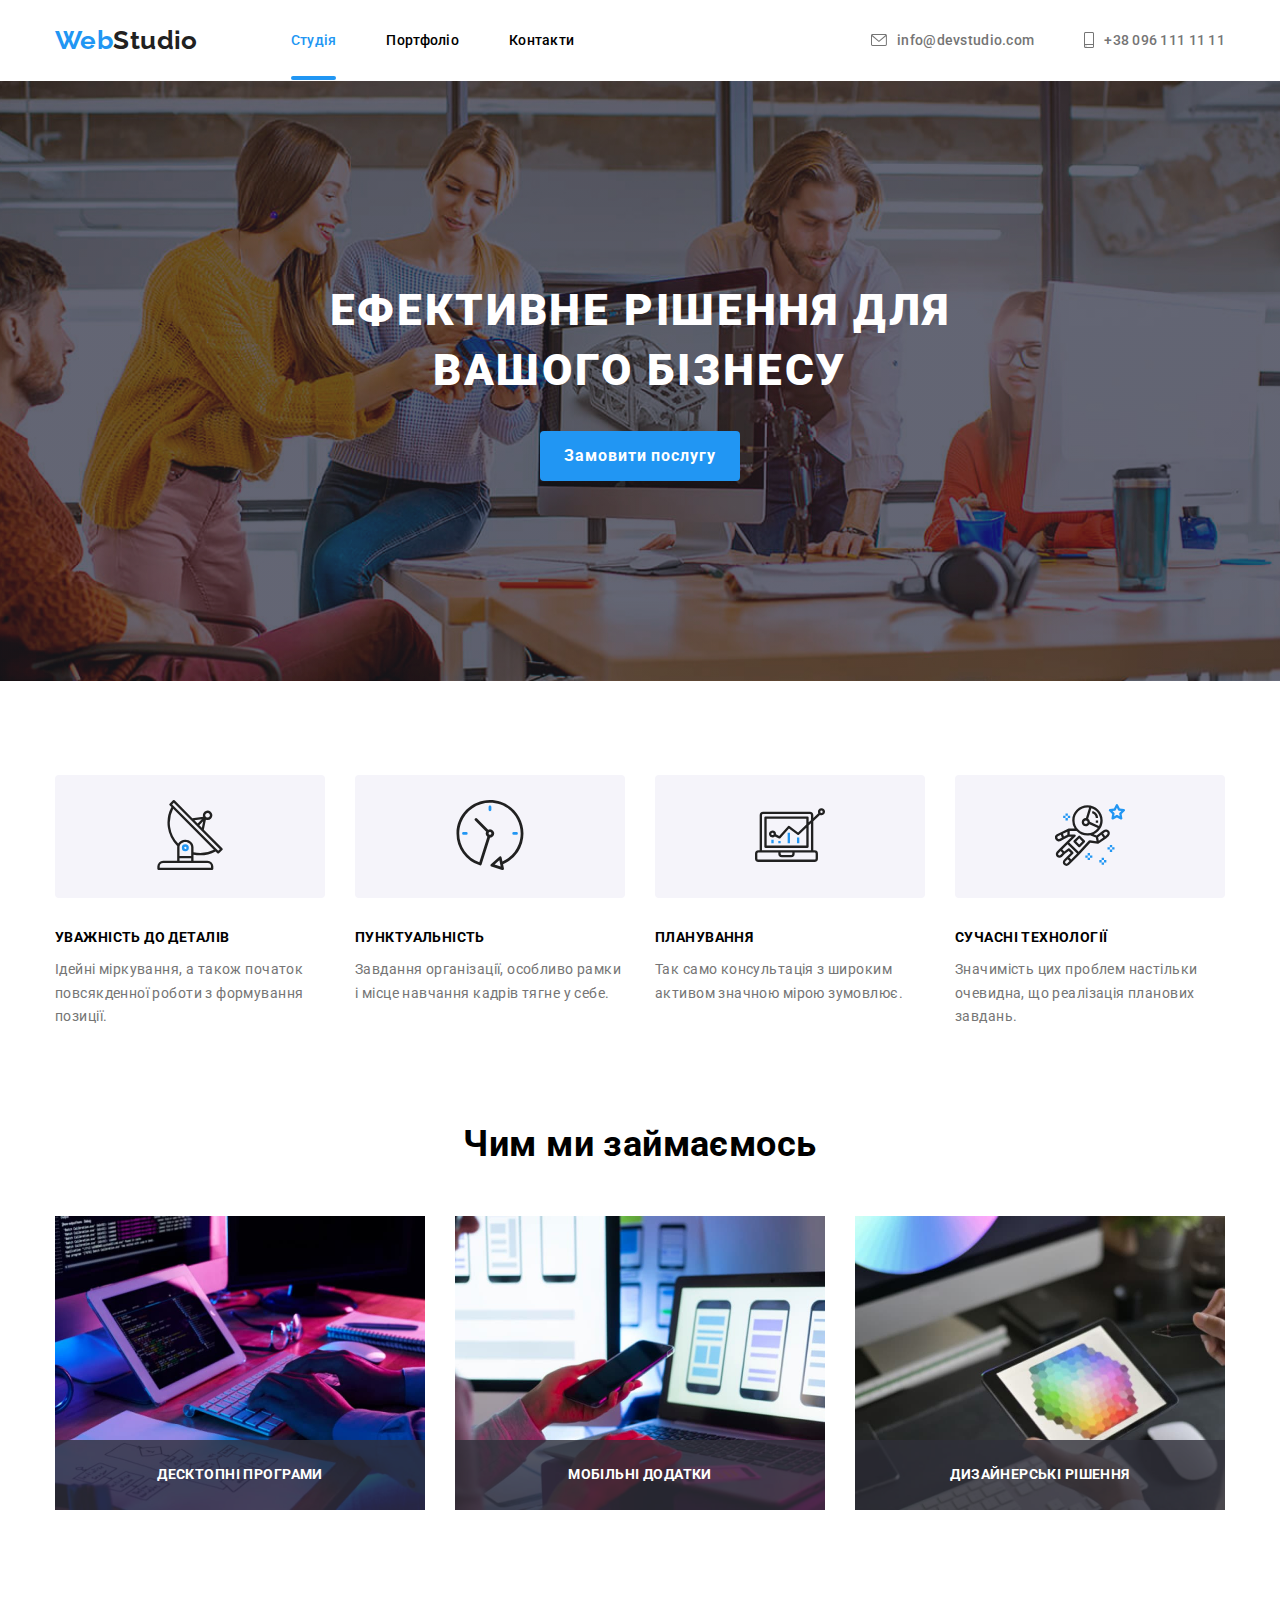
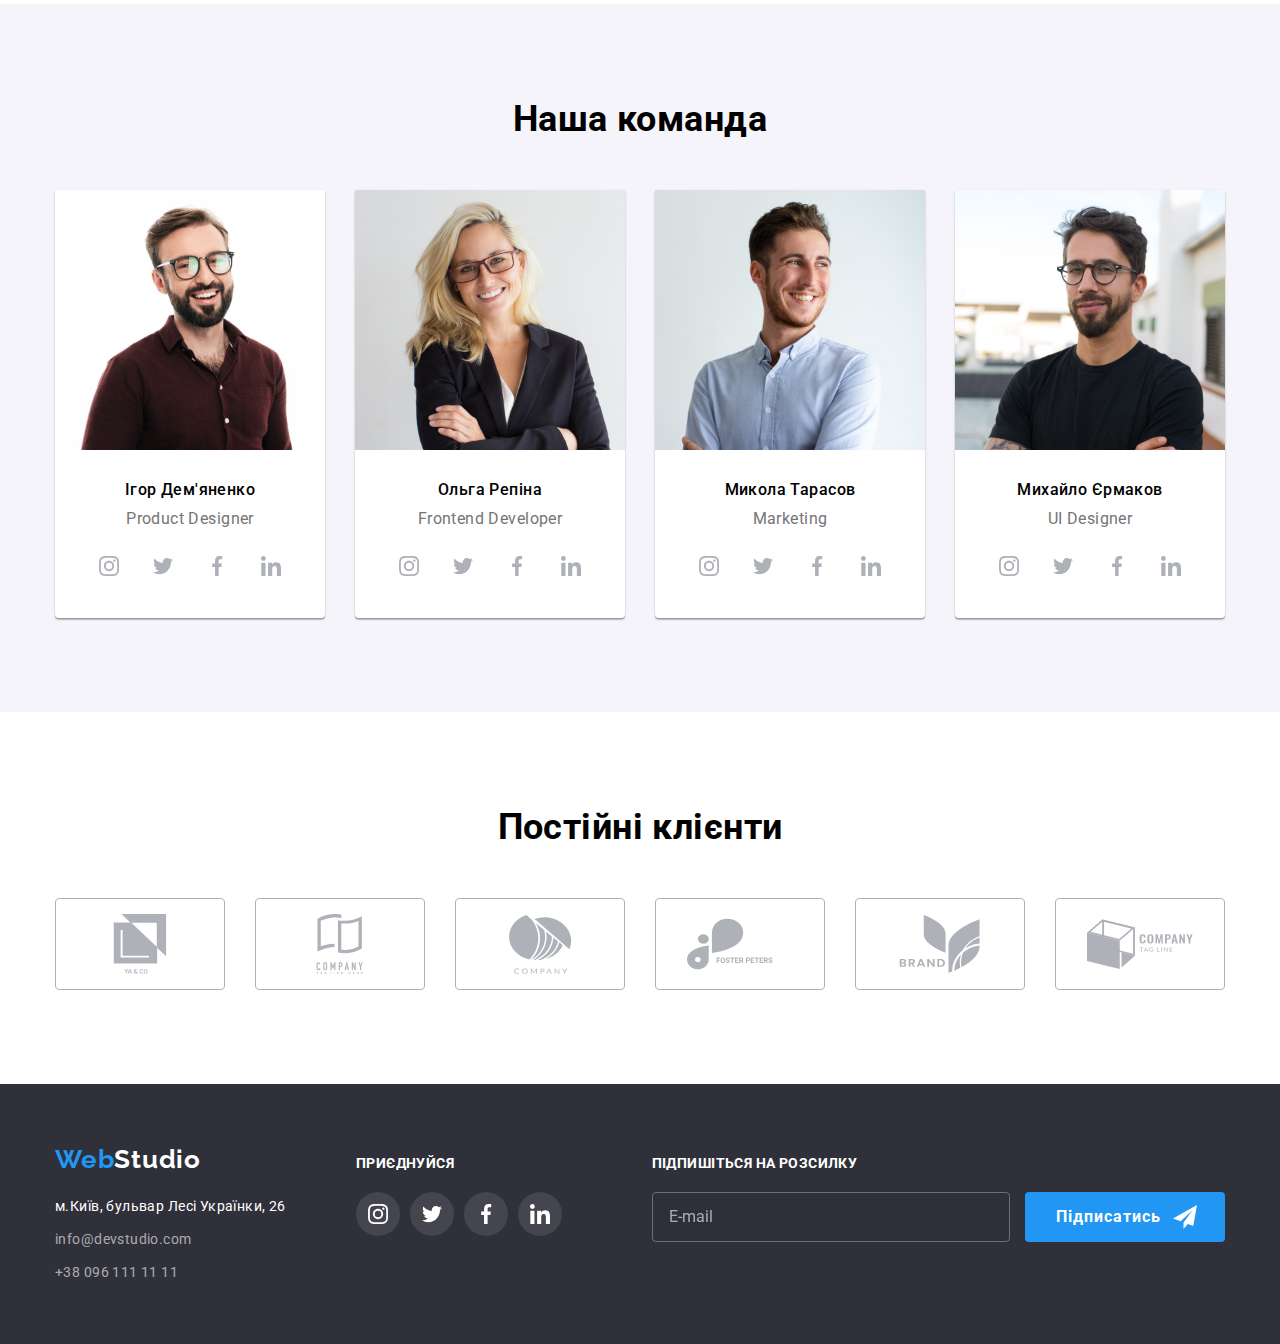
==== commit 13b35aa1: "made adaptive hero" ====
--- a/index.html
+++ b/index.html
@@ -243,7 +243,8 @@
 					<h2 class="section-hero">Наша команда</h2>
 					<ul class="team__list list">
 						<li class="team__item">
-							<img src="images/foto1.jpg" alt="Product Designer" width="270" height="260" />
+							<!-- <source srcset="./images/foto5.jpg 1x, ./images/foto5@2x.jpg 2x, ./images/foto1@3x.jpg 3x"> -->
+							<img src="images/foto1.jpg" alt="Product Designer" />
 							<div class="team__decor">
 								<h3 class="team__name">Ігор Дем'яненко</h3>
 								<p class="team__profesion">Product Designer</p>
@@ -281,7 +282,7 @@
 							</div>
 						</li>
 						<li class="team__item">
-							<img src="images/foto2.jpg" alt="Developer" width="270" height="260" />
+							<img src="images/foto2.jpg" alt="Developer"/>
 							<div class="team__decor">
 								<h3 class="team__name">Ольга Репіна</h3>
 								<p class="team__profesion">Frontend Developer</p>
@@ -318,7 +319,7 @@
 							</div>
 						</li>
 						<li class="team__item">
-							<img src="images/foto3.jpg" alt="Marketing" width="270" height="260" />
+							<img src="images/foto3.jpg" alt="Marketing"/>
 							<div class="team__decor">
 								<h3 class="team__name">Микола Тарасов</h3>
 								<p class="team__profesion">Marketing</p>
@@ -355,7 +356,7 @@
 							</div>
 						</li>
 						<li class="team__item">
-							<img src="images/foto4.jpg" alt="UI Designer" width="270" height="260" />
+							<img src="images/foto4.jpg" alt="UI Designer"/>
 							<div class="team__decor">
 								<h3 class="team__name">Михайло Єрмаков</h3>
 								<p class="team__profesion">UI Designer</p>
@@ -526,6 +527,6 @@
 		</footer>
 
 		<script src="./js/modal.js"></script>
-		<script src="./js/menu.js"></script>
+		<script src="./js/mobile-menu.js"></script>
 	</body>
 </html>
--- a/css/main.min.css
+++ b/css/main.min.css
@@ -1 +1 @@
-body{font-family:"Roboto",sans-serif;color:var(--main-color);letter-spacing:.03em;background-color:var(--main-backg-color);font-size:14px;font-weight:400}h1,h2,h3,h4,h5,h6,p{margin:0}.visually-hidden{position:absolute;width:1px;height:1px;margin:-1px;border:0;padding:0;white-space:nowrap;-webkit-clip-path:inset(100%);clip-path:inset(100%);clip:rect(0 0 0 0);overflow:hidden}.list{list-style:none;margin:0;padding-left:0}img{display:block;width:100%;height:auto}.container{width:100%;padding:0px 15px;margin:0 auto}@media screen and (min-width: 480px){.container{width:480px}}@media screen and (min-width: 768px){.container{width:768px}}@media screen and (min-width: 1200px){.container{width:1200px}}.section{padding-top:60px;padding-bottom:60px}@media screen and (min-width: 1200px){.section{padding-top:94px;padding-bottom:94px}}.link-decor{text-decoration:none}.section-hero{text-align:center;font-weight:700;font-size:36px;line-height:1.17;margin-bottom:50px}@media screen and (min-width: 768px){.header__group{display:-webkit-box;display:-ms-flexbox;display:flex;-webkit-box-align:center;-ms-flex-align:center;align-items:center}}.header__group .header__nav{display:-webkit-box;display:-ms-flexbox;display:flex;-webkit-box-align:center;-ms-flex-align:center;align-items:center;-webkit-box-pack:justify;-ms-flex-pack:justify;justify-content:space-between}.logo{-ms-flex-item-align:center;align-self:center;color:#212121;font-family:"Raleway",sans-serif;font-weight:700;font-size:26px;line-height:1.19;color:#2196f3}.logo-dark{color:#212121}.logo-decor{padding:16px 0}@media screen and (min-width: 768px)and (max-width: 1199px){.logo-decor{margin-right:88px}}@media screen and (min-width: 1200px){.logo-decor{margin-right:93px}}.nav{display:none}@media screen and (min-width: 768px){.nav{display:-webkit-box;display:-ms-flexbox;display:flex;margin-top:32px;margin-bottom:32px}}.nav__item+.nav__item{margin-left:50px}.nav__link{padding-top:32px;padding-bottom:32px;color:currentColor;font-weight:500;line-height:1.14;letter-spacing:.02em;-webkit-transition:color 250ms cubic-bezier(0.4, 0, 0.2, 1);transition:color 250ms cubic-bezier(0.4, 0, 0.2, 1)}.nav__link:hover,.nav__link:focus{color:#2196f3}.nav__link--active{position:relative;color:#2196f3}.nav__link--active:after{content:"";position:absolute;display:block;bottom:0;left:0;width:100%;height:4px;border-radius:2px;background-color:#2196f3}.contacts{display:none}@media screen and (min-width: 768px)and (max-width: 1199px){.contacts{display:-webkit-box;display:-ms-flexbox;display:flex;margin-left:auto;-webkit-box-orient:vertical;-webkit-box-direction:normal;-ms-flex-direction:column;flex-direction:column;gap:10px}}@media screen and (min-width: 1200px){.contacts{display:-webkit-box;display:-ms-flexbox;display:flex;margin-left:auto;gap:50px}}@media screen and (min-width: 768px){.contacts__item{display:-webkit-box;display:-ms-flexbox;display:flex;-webkit-box-align:center;-ms-flex-align:center;align-items:center}}.contacts__link{display:-webkit-box;display:-ms-flexbox;display:flex;-webkit-box-align:center;-ms-flex-align:center;align-items:center;font-weight:500;line-height:1.14px;letter-spacing:.02em;color:#757575;-webkit-transition:color 250ms cubic-bezier(0.4, 0, 0.2, 1);transition:color 250ms cubic-bezier(0.4, 0, 0.2, 1)}.contacts__link:hover,.contacts__link:focus{color:#2196f3}@media screen and (min-width: 1200px){.contacts__link{padding:32px 0}}.contacts__icon-mail{fill:currentColor;width:16px;height:12px;margin-right:10px}.contacts__icon-mail:hover{fill:#2196f3}.contacts__icon-phone{fill:currentColor;width:10px;height:16px;margin-right:10px}.contacts__icon-phone:hover{fill:#2196f3}.hero{text-align:center;max-width:480px;max-height:400px;margin-left:auto;margin-right:auto;background-image:-webkit-gradient(linear, left top, left bottom, from(rgba(47, 48, 58, 0.4)), to(rgba(47, 48, 58, 0.4))),url(../images/hero.jpg);background-image:linear-gradient(rgba(47, 48, 58, 0.4), rgba(47, 48, 58, 0.4)),url(../images/hero.jpg);background-position:center;background-color:#2f303a;background-repeat:no-repeat;background-size:cover}.hero .hero__title{margin:0 auto;margin-bottom:30px;color:#fff;font-weight:900;font-size:26px;line-height:1.62;letter-spacing:.06em;text-transform:uppercase}.order-btn{width:200px;height:50px;border-radius:4px;border:none;background:#2196f3;color:#fff;font-weight:700;font-size:16px;line-height:1.88;letter-spacing:.06em;cursor:pointer;-webkit-transition:background-color 250ms cubic-bezier(0.4, 0, 0.2, 1),-webkit-box-shadow 250ms cubic-bezier(0.4, 0, 0.2, 1);transition:background-color 250ms cubic-bezier(0.4, 0, 0.2, 1),-webkit-box-shadow 250ms cubic-bezier(0.4, 0, 0.2, 1);transition:background-color 250ms cubic-bezier(0.4, 0, 0.2, 1),box-shadow 250ms cubic-bezier(0.4, 0, 0.2, 1);transition:background-color 250ms cubic-bezier(0.4, 0, 0.2, 1),box-shadow 250ms cubic-bezier(0.4, 0, 0.2, 1),-webkit-box-shadow 250ms cubic-bezier(0.4, 0, 0.2, 1)}.order-btn:hover,.order-btn:focus{background-color:#188ce8;-webkit-box-shadow:0px 4px 4px rgba(0,0,0,.15);box-shadow:0px 4px 4px rgba(0,0,0,.15)}.backdrop{position:fixed;top:0;left:0;width:100%;height:100%;opacity:1;z-index:3;background-color:rgba(0,0,0,.2);-webkit-transition:opacity 250ms cubic-bezier(0.4, 0, 0.2, 1);transition:opacity 250ms cubic-bezier(0.4, 0, 0.2, 1)}.backdrop.is-hidden{opacity:0;pointer-events:none}.modal{position:absolute;top:50%;left:50%;-webkit-transform:translate(-50%, -50%) scale(1);transform:translate(-50%, -50%) scale(1);margin:0 auto;padding:40px;width:450px;height:609px;background-color:#fff;-webkit-box-shadow:0px 1px 3px rgba(0,0,0,.12),0px 1px 1px rgba(0,0,0,.14),0px 2px 1px rgba(0,0,0,.2);box-shadow:0px 1px 3px rgba(0,0,0,.12),0px 1px 1px rgba(0,0,0,.14),0px 2px 1px rgba(0,0,0,.2);border-radius:4px}@media screen and (min-width: 1200px){.modal{width:528px;height:581px}}.modal-btn{position:absolute;right:8px;top:8px;display:-webkit-box;display:-ms-flexbox;display:flex;-webkit-box-pack:center;-ms-flex-pack:center;justify-content:center;border-radius:50%;border:1px solid rgba(0,0,0,.1);width:30px;height:30px;background-color:#fff;cursor:pointer;text-decoration:none;-webkit-transition:fill 250ms cubic-bezier(0.4, 0, 0.2, 1),-webkit-box-shadow 250ms cubic-bezier(0.4, 0, 0.2, 1);transition:fill 250ms cubic-bezier(0.4, 0, 0.2, 1),-webkit-box-shadow 250ms cubic-bezier(0.4, 0, 0.2, 1);transition:box-shadow 250ms cubic-bezier(0.4, 0, 0.2, 1),fill 250ms cubic-bezier(0.4, 0, 0.2, 1);transition:box-shadow 250ms cubic-bezier(0.4, 0, 0.2, 1),fill 250ms cubic-bezier(0.4, 0, 0.2, 1),-webkit-box-shadow 250ms cubic-bezier(0.4, 0, 0.2, 1)}.modal-btn:hover,.modal-btn:focus{fill:#2196f3;-webkit-box-shadow:0px 1px 3px rgba(0,0,0,.12),0px 1px 1px rgba(0,0,0,.14),0px 2px 1px rgba(0,0,0,.2);box-shadow:0px 1px 3px rgba(0,0,0,.12),0px 1px 1px rgba(0,0,0,.14),0px 2px 1px rgba(0,0,0,.2)}.modal-btn-icon{width:11px;height:11px;-ms-flex-item-align:center;align-self:center}.form{display:inline-block;width:100%;height:100%;text-align:center}.form__title{margin-bottom:12px;font-weight:700;font-size:20px;line-height:1.15;text-align:center}.form__label{display:block;position:relative;text-align:initial}.form__label+.form__label{margin-top:10px}.form__name{font-size:12px;line-height:1.17;letter-spacing:.01em;color:#757575}.form__input{margin-top:4px;width:370px;height:40px;padding-left:42px;border:1px solid rgba(33,33,33,.2);border-radius:4px;-webkit-transition:border-color 250ms cubic-bezier(0.4, 0, 0.2, 1);transition:border-color 250ms cubic-bezier(0.4, 0, 0.2, 1);outline:rgba(0,0,0,0)}@media screen and (min-width: 1200px){.form__input{width:448px}}.form__input:focus{border-color:#2196f3}.form__icon{position:absolute;left:12px;bottom:11px;width:18px;height:18px;-webkit-transition:fill 250ms cubic-bezier(0.4, 0, 0.2, 1);transition:fill 250ms cubic-bezier(0.4, 0, 0.2, 1)}.form__input:focus+.form__icon{fill:#2196f3}.form__textarea{margin-top:4px;resize:none;width:370px;height:120px;border:1px solid rgba(33,33,33,.2);border-radius:4px;padding:12px 16px;font-size:12px;line-height:14px;letter-spacing:.01em;-webkit-transition:border-color 250ms cubic-bezier(0.4, 0, 0.2, 1);transition:border-color 250ms cubic-bezier(0.4, 0, 0.2, 1);outline:rgba(0,0,0,0)}@media screen and (min-width: 1200px){.form__textarea{width:448px}}.form__textarea:focus{border-color:#2196f3}.form__textarea::-webkit-input-placeholder{color:rgba(117,117,117,.5);font-weight:400;font-size:14px;line-height:1.14;letter-spacing:.01em}.form__textarea::-moz-placeholder{color:rgba(117,117,117,.5);font-weight:400;font-size:14px;line-height:1.14;letter-spacing:.01em}.form__textarea:-ms-input-placeholder{color:rgba(117,117,117,.5);font-weight:400;font-size:14px;line-height:1.14;letter-spacing:.01em}.form__textarea::-ms-input-placeholder{color:rgba(117,117,117,.5);font-weight:400;font-size:14px;line-height:1.14;letter-spacing:.01em}.form__textarea::placeholder{color:rgba(117,117,117,.5);font-weight:400;font-size:14px;line-height:1.14;letter-spacing:.01em}.confirm{display:-webkit-box;display:-ms-flexbox;display:flex;-webkit-box-pack:center;-ms-flex-pack:center;justify-content:center;-webkit-box-align:center;-ms-flex-align:center;align-items:center;margin-top:10px;margin-bottom:30px}.confirm__checkbox{position:absolute;width:1px;height:1px;margin:-1px;border:0;padding:0;white-space:nowrap;-webkit-clip-path:inset(100%);clip-path:inset(100%);clip:rect(0 0 0 0);overflow:hidden}.confirm__agree{display:block;width:16px;height:15px;border:2px solid #212121;border-radius:3px;-webkit-transition-property:background-color,background-image,border-color;transition-property:background-color,background-image,border-color;-webkit-transition-duration:250ms;transition-duration:250ms;-webkit-transition-timing-function:cubic-bezier(0.4, 0, 0.2, 1);transition-timing-function:cubic-bezier(0.4, 0, 0.2, 1)}.confirm__checkbox:checked+.confirm__agree{border-color:#2196f3;background-color:#2196f3;background-image:url(../images/icon-check.svg);background-repeat:no-repeat;background-size:cover;background-origin:border-box}.confirm__text{margin-left:8px;font-weight:400;font-size:12px;line-height:1.16;letter-spacing:.03em;color:#757575}@media screen and (min-width: 1200px){.confirm__text{font-size:14px;line-height:1.71}}.confirm__link{color:#2196f3;margin-left:3px;font-size:12px;line-height:1.16}@media screen and (min-width: 1200px){.confirm__link{font-size:14px;line-height:1.71}}.submit-btn{width:200px;height:50px;border-radius:4px;border:none;background:#2196f3;color:#fff;font-weight:700;font-size:16px;line-height:1.88;letter-spacing:.06em;cursor:pointer;-webkit-transition:background-color 250ms cubic-bezier(0.4, 0, 0.2, 1),-webkit-box-shadow 250ms cubic-bezier(0.4, 0, 0.2, 1);transition:background-color 250ms cubic-bezier(0.4, 0, 0.2, 1),-webkit-box-shadow 250ms cubic-bezier(0.4, 0, 0.2, 1);transition:background-color 250ms cubic-bezier(0.4, 0, 0.2, 1),box-shadow 250ms cubic-bezier(0.4, 0, 0.2, 1);transition:background-color 250ms cubic-bezier(0.4, 0, 0.2, 1),box-shadow 250ms cubic-bezier(0.4, 0, 0.2, 1),-webkit-box-shadow 250ms cubic-bezier(0.4, 0, 0.2, 1)}.submit-btn:hover,.submit-btn:focus{background-color:#188ce8;-webkit-box-shadow:0px 4px 4px rgba(0,0,0,.15);box-shadow:0px 4px 4px rgba(0,0,0,.15)}.features__list{display:-webkit-box;display:-ms-flexbox;display:flex;-ms-flex-wrap:wrap;flex-wrap:wrap;gap:30px}@media screen and (min-width: 768px){.features__item{width:354px}}@media screen and (min-width: 1200px){.features__item{width:270px;margin-bottom:0}}.features__decor{text-align:center;margin-bottom:30px;padding-top:25px;padding-bottom:25px;background-color:#f5f4fa;border-radius:4px}.features__icon{width:70px;height:70px}.features__title{font-size:14px;font-weight:700;line-height:1.42;text-transform:uppercase;margin-bottom:10px}@media screen and (max-width: 767px){.features__title{text-align:center}}.features__content{line-height:1.71;color:#757575}.work{padding-bottom:94px;display:none}@media screen and (min-width: 1200px){.work{display:block}}.work__list{display:-webkit-box;display:-ms-flexbox;display:flex}.work__item+.work__item{margin-left:30px}.work__item{position:relative}.work__text{position:absolute;display:-webkit-box;display:-ms-flexbox;display:flex;-webkit-box-pack:center;-ms-flex-pack:center;justify-content:center;-webkit-box-align:center;-ms-flex-align:center;align-items:center;width:100%;height:70px;bottom:0;font-weight:700;line-height:1.14;text-align:center;text-transform:uppercase;background-color:rgba(47,48,58,.8);color:#fff}.team--bg{background-color:#f5f4fa}.team__list{display:-webkit-box;display:-ms-flexbox;display:flex;-ms-flex-wrap:wrap;flex-wrap:wrap;gap:30px}@media screen and (max-width: 767px){.team__list{-webkit-box-pack:center;-ms-flex-pack:center;justify-content:center}}.team__item{background-color:#fff;-webkit-box-shadow:0px 1px 3px rgba(0,0,0,.12),0px 1px 1px rgba(0,0,0,.14),0px 2px 1px rgba(0,0,0,.2);box-shadow:0px 1px 3px rgba(0,0,0,.12),0px 1px 1px rgba(0,0,0,.14),0px 2px 1px rgba(0,0,0,.2);border-radius:0px 0px 4px 4px}@media screen and (min-width: 768px){.team__item{width:354px}}@media screen and (min-width: 1200px){.team__item{width:270px;height:428px}}.team__decor{padding-top:30px;padding-bottom:24px}@media screen and (min-width: 1200px){.team__decor{padding:30px 0}}.team__name{font-weight:500;font-size:16px;line-height:1.19;text-align:center;margin-bottom:10px}.team__profesion{text-align:center;font-size:16px;line-height:1.19;margin-bottom:16px;color:#757575}.networks__list{display:-webkit-box;display:-ms-flexbox;display:flex;-webkit-box-pack:center;-ms-flex-pack:center;justify-content:center}.networks__item:not(:last-child){margin-right:10px}.networks__link{display:-webkit-box;display:-ms-flexbox;display:flex;-webkit-box-pack:center;-ms-flex-pack:center;justify-content:center;-webkit-box-align:center;-ms-flex-align:center;align-items:center;color:#afb1b8;width:44px;height:44px;border-radius:50%;-webkit-transition:background-color 250ms cubic-bezier(0.4, 0, 0.2, 1),color 250ms cubic-bezier(0.4, 0, 0.2, 1);transition:background-color 250ms cubic-bezier(0.4, 0, 0.2, 1),color 250ms cubic-bezier(0.4, 0, 0.2, 1)}.networks__link:hover,.networks__link:focus{background-color:#2196f3;color:#fff}.networks--icon{fill:currentColor;width:20px;height:20px}.customers__list{display:-webkit-box;display:-ms-flexbox;display:flex;-ms-flex-wrap:wrap;flex-wrap:wrap;gap:30px}@media screen and (max-width: 480px){.customers__list{-webkit-box-pack:center;-ms-flex-pack:center;justify-content:center}}.customers__item{-ms-flex-preferred-size:calc((100% - 30px)/2);flex-basis:calc((100% - 30px)/2)}@media screen and (min-width: 768px){.customers__item{-ms-flex-preferred-size:calc((100% - 60px)/3);flex-basis:calc((100% - 60px)/3)}}@media screen and (min-width: 1200px){.customers__item{-ms-flex-preferred-size:calc((100% - 150px)/6);flex-basis:calc((100% - 150px)/6)}}.customers__link{display:-webkit-box;display:-ms-flexbox;display:flex;-webkit-box-pack:center;-ms-flex-pack:center;justify-content:center;-webkit-box-align:center;-ms-flex-align:center;align-items:center;height:92px;border:1px solid #afb1b8;border-radius:4px;color:#afb1b8;-webkit-transition:color 250ms cubic-bezier(0.4, 0, 0.2, 1),border-color 250ms cubic-bezier(0.4, 0, 0.2, 1);transition:color 250ms cubic-bezier(0.4, 0, 0.2, 1),border-color 250ms cubic-bezier(0.4, 0, 0.2, 1)}.customers__link:hover,.customers__link:focus{color:#2196f3;border-color:#2196f3}.customers--icon{fill:currentColor;width:106px;height:60px}.footer{padding:60px 0;background-color:#2f303a}@media screen and (min-width: 768px)and (max-width: 1199px){.footer__group{display:-webkit-box;display:-ms-flexbox;display:flex;-ms-flex-wrap:wrap;flex-wrap:wrap;-ms-flex-pack:distribute;justify-content:space-around;-webkit-box-align:baseline;-ms-flex-align:baseline;align-items:baseline}}@media screen and (min-width: 1200px){.footer__group{display:-webkit-box;display:-ms-flexbox;display:flex;-webkit-box-align:baseline;-ms-flex-align:baseline;align-items:baseline}}.group{text-align:center}@media screen and (max-width: 767px){.group{margin-bottom:60px}}@media screen and (min-width: 1200px){.group{text-align:start}}.footer__link{display:inline-block;margin-bottom:20px;font-family:"Raleway";font-style:normal;font-weight:700;font-size:26px;line-height:1.19px;letter-spacing:.03em}.footer--logo-white{color:#fff}.address{font-style:normal}.address__item+.address__item{margin-top:9px}.address__location{color:#fff;font-weight:400;line-height:1.71;-webkit-transition:color 250ms cubic-bezier(0.4, 0, 0.2, 1);transition:color 250ms cubic-bezier(0.4, 0, 0.2, 1)}.address__location:hover,.address__location:focus{color:#2196f3}.address__contact{font-weight:400;line-height:1.71;color:rgba(255,255,255,.6);-webkit-transition:color 250ms cubic-bezier(0.4, 0, 0.2, 1);transition:color 250ms cubic-bezier(0.4, 0, 0.2, 1)}.address__contact:hover,.address__contact:focus{color:#2196f3}@media screen and (max-width: 1199px){.join{text-align:center}}@media screen and (min-width: 1200px){.join{margin-left:70px}}.join__title{margin-bottom:20px;font-weight:700;line-height:1.14;text-transform:uppercase;color:#fff}.join__list{display:-webkit-box;display:-ms-flexbox;display:flex;-webkit-box-pack:center;-ms-flex-pack:center;justify-content:center;-webkit-box-align:center;-ms-flex-align:center;align-items:center}.join__link{display:-webkit-box;display:-ms-flexbox;display:flex;-webkit-box-pack:center;-ms-flex-pack:center;justify-content:center;-webkit-box-align:center;-ms-flex-align:center;align-items:center;color:#afb1b8;width:44px;height:44px;border-radius:50%;-webkit-transition:background-color 250ms cubic-bezier(0.4, 0, 0.2, 1);transition:background-color 250ms cubic-bezier(0.4, 0, 0.2, 1);background-color:rgba(255,255,255,.1)}.join__link:hover,.join__link:focus{background-color:#2196f3}.join__icon{fill:currentColor;width:20px;height:20px;color:#fff}.join__item:not(:last-child){margin-right:10px}@media screen and (max-width: 1199px){.subscription{text-align:center;margin-top:60px}}@media screen and (min-width: 1200px){.subscription{margin-left:auto}}.subscription__title{margin-bottom:20px;font-weight:700;line-height:1.14;text-transform:uppercase;color:#fff}.subscription__input{width:358px;height:50px;padding-left:16px;border:1px solid rgba(255,255,255,.3);-webkit-filter:drop-shadow(0px 4px 4px rgba(0, 0, 0, 0.15));filter:drop-shadow(0px 4px 4px rgba(0, 0, 0, 0.15));border-radius:4px;background-color:rgba(0,0,0,0);color:#afb1b8;-webkit-transition:border-color 250ms cubic-bezier(0.4, 0, 0.2, 1);transition:border-color 250ms cubic-bezier(0.4, 0, 0.2, 1);outline:rgba(0,0,0,0)}.subscription__input:focus{border-color:#2196f3}@media screen and (max-width: 1199px){.subscription__input{width:100%}}.subscription__input::-webkit-input-placeholder{font-size:16px;line-height:20px;color:rgba(255,255,255,.6)}.subscription__input::-moz-placeholder{font-size:16px;line-height:20px;color:rgba(255,255,255,.6)}.subscription__input:-ms-input-placeholder{font-size:16px;line-height:20px;color:rgba(255,255,255,.6)}.subscription__input::-ms-input-placeholder{font-size:16px;line-height:20px;color:rgba(255,255,255,.6)}.subscription__input::placeholder{font-size:16px;line-height:20px;color:rgba(255,255,255,.6)}.subscription__btn{position:relative;padding:10px 62px 10px 29px;width:200px;height:50px;border-radius:4px;border:none;background-color:#2196f3;color:#fff;font-weight:700;font-size:16px;line-height:1.88;letter-spacing:.06em;font-family:inherit;cursor:pointer;-webkit-transition:background-color 250ms cubic-bezier(0.4, 0, 0.2, 1),-webkit-box-shadow 250ms cubic-bezier(0.4, 0, 0.2, 1);transition:background-color 250ms cubic-bezier(0.4, 0, 0.2, 1),-webkit-box-shadow 250ms cubic-bezier(0.4, 0, 0.2, 1);transition:background-color 250ms cubic-bezier(0.4, 0, 0.2, 1),box-shadow 250ms cubic-bezier(0.4, 0, 0.2, 1);transition:background-color 250ms cubic-bezier(0.4, 0, 0.2, 1),box-shadow 250ms cubic-bezier(0.4, 0, 0.2, 1),-webkit-box-shadow 250ms cubic-bezier(0.4, 0, 0.2, 1)}.subscription__btn:hover,.subscription__btn:focus{background-color:#188ce8;-webkit-box-shadow:0px 4px 4px rgba(0,0,0,.15);box-shadow:0px 4px 4px rgba(0,0,0,.15)}@media screen and (max-width: 1199px){.subscription__btn{margin-top:20px}}@media screen and (min-width: 1200px){.subscription__btn{margin-left:12px}}.subscription__icon{position:absolute;top:13px;right:28px;width:24px;height:24px}.header-line{border-bottom:1px solid #ececec}.portfolio-nav__list{display:-webkit-box;display:-ms-flexbox;display:flex;-ms-flex-wrap:wrap;flex-wrap:wrap;-webkit-box-pack:start;-ms-flex-pack:start;justify-content:start;gap:10px;margin-bottom:50px}@media screen and (min-width: 768px){.portfolio-nav__list{-webkit-box-pack:center;-ms-flex-pack:center;justify-content:center}}.portfolio-nav__item+.portfolio-nav__item{margin-left:8px}.portfolio-nav__btn{display:inline-block;border:none;border-radius:4px;font-family:inherit;font-weight:500;font-size:16px;line-height:1.62;text-align:center;letter-spacing:.03em;cursor:pointer;padding:6px 22px;background-color:#f5f4fa;-webkit-transition:color 250ms cubic-bezier(0.4, 0, 0.2, 1),background-color 250ms cubic-bezier(0.4, 0, 0.2, 1),-webkit-box-shadow 250ms cubic-bezier(0.4, 0, 0.2, 1);transition:color 250ms cubic-bezier(0.4, 0, 0.2, 1),background-color 250ms cubic-bezier(0.4, 0, 0.2, 1),-webkit-box-shadow 250ms cubic-bezier(0.4, 0, 0.2, 1);transition:color 250ms cubic-bezier(0.4, 0, 0.2, 1),background-color 250ms cubic-bezier(0.4, 0, 0.2, 1),box-shadow 250ms cubic-bezier(0.4, 0, 0.2, 1);transition:color 250ms cubic-bezier(0.4, 0, 0.2, 1),background-color 250ms cubic-bezier(0.4, 0, 0.2, 1),box-shadow 250ms cubic-bezier(0.4, 0, 0.2, 1),-webkit-box-shadow 250ms cubic-bezier(0.4, 0, 0.2, 1)}.portfolio-nav__btn:hover,.portfolio-nav__btn:focus{background-color:#2196f3;color:#fff;-webkit-box-shadow:0px 3px 1px rgba(0,0,0,.1),0px 1px 2px rgba(0,0,0,.08),0px 2px 2px rgba(0,0,0,.12);box-shadow:0px 3px 1px rgba(0,0,0,.1),0px 1px 2px rgba(0,0,0,.08),0px 2px 2px rgba(0,0,0,.12)}.proposition{display:-webkit-box;display:-ms-flexbox;display:flex;-ms-flex-wrap:wrap;flex-wrap:wrap;-webkit-box-pack:center;-ms-flex-pack:center;justify-content:center;gap:30px}@media screen and (min-width: 768px){.proposition__item{-ms-flex-preferred-size:calc((100% - 60px)/2);flex-basis:calc((100% - 60px)/2)}}@media screen and (min-width: 1200px){.proposition__item{-ms-flex-preferred-size:calc((100% - 60px)/3);flex-basis:calc((100% - 60px)/3)}}.proposition__link{display:block;text-decoration:none;-webkit-transition:-webkit-box-shadow 250ms cubic-bezier(0.4, 0, 0.2, 1);transition:-webkit-box-shadow 250ms cubic-bezier(0.4, 0, 0.2, 1);transition:box-shadow 250ms cubic-bezier(0.4, 0, 0.2, 1);transition:box-shadow 250ms cubic-bezier(0.4, 0, 0.2, 1), -webkit-box-shadow 250ms cubic-bezier(0.4, 0, 0.2, 1)}.proposition__link:hover,.proposition__link:focus{-webkit-box-shadow:0px 1px 1px rgba(0,0,0,.12),0px 4px 4px rgba(0,0,0,.06),1px 4px 6px rgba(0,0,0,.16);box-shadow:0px 1px 1px rgba(0,0,0,.12),0px 4px 4px rgba(0,0,0,.06),1px 4px 6px rgba(0,0,0,.16)}.proposition__decor-text{padding:20px 24px;border:1px solid #eee;border-top:none}.proposition__title{margin-bottom:4px;color:#212121;font-weight:700;font-size:18px;line-height:2;letter-spacing:.06em}.proposition__content{color:#757575;font-size:16px;line-height:1.87}.overlay{position:relative;overflow:hidden}.overlay__text{position:absolute;display:inline-block;top:0;left:0;width:100%;height:100%;font-size:18px;line-height:1.56;color:#fff;opacity:0;background-color:rgba(33,150,243,.9);padding:63px 24px;-webkit-transform:translateY(100%);transform:translateY(100%);-webkit-transition:background-color 250ms cubic-bezier(0.4, 0, 0.2, 1),opacity 250ms cubic-bezier(0.4, 0, 0.2, 1),-webkit-transform 250ms cubic-bezier(0.4, 0, 0.2, 1);transition:background-color 250ms cubic-bezier(0.4, 0, 0.2, 1),opacity 250ms cubic-bezier(0.4, 0, 0.2, 1),-webkit-transform 250ms cubic-bezier(0.4, 0, 0.2, 1);transition:background-color 250ms cubic-bezier(0.4, 0, 0.2, 1),opacity 250ms cubic-bezier(0.4, 0, 0.2, 1),transform 250ms cubic-bezier(0.4, 0, 0.2, 1);transition:background-color 250ms cubic-bezier(0.4, 0, 0.2, 1),opacity 250ms cubic-bezier(0.4, 0, 0.2, 1),transform 250ms cubic-bezier(0.4, 0, 0.2, 1),-webkit-transform 250ms cubic-bezier(0.4, 0, 0.2, 1)}.proposition__link:hover .overlay__text,.proposition__link:focus .overlay__text{opacity:1;-webkit-transform:translateY(0);transform:translateY(0)}.burger-btn{display:-webkit-box;display:-ms-flexbox;display:flex;-webkit-box-pack:center;-ms-flex-pack:center;justify-content:center;-webkit-box-align:center;-ms-flex-align:center;align-items:center;border:none;background-color:rgba(0,0,0,0)}@media screen and (min-width: 768px){.burger-btn{display:none}}.burger-btn:hover{fill:#2196f3}.burger-mobil{z-index:2;padding:8px}.burger-btn .icon-close{-webkit-transform:translateY(100%);transform:translateY(100%);-webkit-transition:-webkit-transform 250ms cubic-bezier(0.4, 0, 0.2, 1);transition:-webkit-transform 250ms cubic-bezier(0.4, 0, 0.2, 1);transition:transform 250ms cubic-bezier(0.4, 0, 0.2, 1);transition:transform 250ms cubic-bezier(0.4, 0, 0.2, 1), -webkit-transform 250ms cubic-bezier(0.4, 0, 0.2, 1)}.burger-btn.is-open .icon-close{-webkit-transform:translateY(0);transform:translateY(0)}.burger-btn .icon-burger{-webkit-transform:translateY(0);transform:translateY(0);-webkit-transition:-webkit-transform 250ms cubic-bezier(0.4, 0, 0.2, 1);transition:-webkit-transform 250ms cubic-bezier(0.4, 0, 0.2, 1);transition:transform 250ms cubic-bezier(0.4, 0, 0.2, 1);transition:transform 250ms cubic-bezier(0.4, 0, 0.2, 1), -webkit-transform 250ms cubic-bezier(0.4, 0, 0.2, 1)}.burger-btn.is-open .icon-burger{-webkit-transform:translateY(100%);transform:translateY(100%)}.mobile-menu{position:fixed;top:0;left:0;padding:48px 0 48px 40px;display:-webkit-box;display:-ms-flexbox;display:flex;-webkit-box-orient:vertical;-webkit-box-direction:normal;-ms-flex-direction:column;flex-direction:column;width:100%;height:100%;background-color:#fff;-webkit-transform:translateX(-100%);transform:translateX(-100%);-webkit-transition:-webkit-transform 250ms cubic-bezier(0.4, 0, 0.2, 1);transition:-webkit-transform 250ms cubic-bezier(0.4, 0, 0.2, 1);transition:transform 250ms cubic-bezier(0.4, 0, 0.2, 1);transition:transform 250ms cubic-bezier(0.4, 0, 0.2, 1), -webkit-transform 250ms cubic-bezier(0.4, 0, 0.2, 1)}.mobile-menu.is-open{-webkit-transform:translateX(0);transform:translateX(0)}.mobile-list-nav{margin-bottom:auto}.mobile-item-nav:not(:last-child){margin-bottom:32px}.mobile-link-nav{font-weight:500;font-size:40px;line-height:1.18;letter-spacing:.02em;color:#212121}.active{color:#2196f3}.mobile-item-contact:not(:last-child){margin-bottom:32px}.mobile-list-contact{margin-bottom:64px}.mobile-link-phone{font-weight:500;font-size:34px;line-height:1.18;letter-spacing:.02em;color:#2196f3}.mobile-link-mail{font-weight:500;font-size:24px;line-height:1.17;letter-spacing:.02em;color:#757575}.mobile-list-networks{display:-webkit-box;display:-ms-flexbox;display:flex;-ms-flex-wrap:wrap;flex-wrap:wrap;-webkit-box-align:center;-ms-flex-align:center;align-items:center;gap:10px}.mobile-item-networks:not(:last-child) .mobile-link-networks{padding-right:10px;border-right:1px solid #757575}.mobile-link-networks{font-weight:500;font-size:18px;line-height:1.22;letter-spacing:.02em;color:#2196f3}/*# sourceMappingURL=main.min.css.map */+body{font-family:"Roboto",sans-serif;color:var(--main-color);letter-spacing:.03em;background-color:var(--main-backg-color);font-size:14px;font-weight:400}h1,h2,h3,h4,h5,h6,p{margin:0}.visually-hidden{position:absolute;width:1px;height:1px;margin:-1px;border:0;padding:0;white-space:nowrap;-webkit-clip-path:inset(100%);clip-path:inset(100%);clip:rect(0 0 0 0);overflow:hidden}.list{list-style:none;margin:0;padding-left:0}img{display:block;max-width:100%;height:auto}.container{width:100%;padding:0px 15px;margin:0 auto}@media screen and (min-width: 480px){.container{width:480px}}@media screen and (min-width: 768px){.container{width:768px}}@media screen and (min-width: 1200px){.container{width:1200px}}.section{padding-top:60px;padding-bottom:60px}@media screen and (min-width: 1200px){.section{padding-top:94px;padding-bottom:94px}}.link-decor{text-decoration:none}.section-hero{text-align:center;font-weight:700;font-size:36px;line-height:1.17;margin-bottom:50px}@media screen and (min-width: 768px){.header__group{display:-webkit-box;display:-ms-flexbox;display:flex;-webkit-box-align:center;-ms-flex-align:center;align-items:center}}.header__group .header__nav{display:-webkit-box;display:-ms-flexbox;display:flex;-webkit-box-align:center;-ms-flex-align:center;align-items:center;-webkit-box-pack:justify;-ms-flex-pack:justify;justify-content:space-between}.logo{-ms-flex-item-align:center;align-self:center;color:#212121;font-family:"Raleway",sans-serif;font-weight:700;font-size:26px;line-height:1.19;color:#2196f3}.logo-dark{color:#212121}.logo-decor{padding:16px 0}@media screen and (min-width: 768px)and (max-width: 1199px){.logo-decor{margin-right:88px}}@media screen and (min-width: 1200px){.logo-decor{margin-right:93px}}.nav{display:none}@media screen and (min-width: 768px){.nav{display:-webkit-box;display:-ms-flexbox;display:flex;margin-top:32px;margin-bottom:32px}}.nav__item+.nav__item{margin-left:50px}.nav__link{padding-top:32px;padding-bottom:32px;color:currentColor;font-weight:500;line-height:1.14;letter-spacing:.02em;-webkit-transition:color 250ms cubic-bezier(0.4, 0, 0.2, 1);transition:color 250ms cubic-bezier(0.4, 0, 0.2, 1)}.nav__link:hover,.nav__link:focus{color:#2196f3}.nav__link--active{position:relative;color:#2196f3}.nav__link--active:after{content:"";position:absolute;display:block;bottom:0;left:0;width:100%;height:4px;border-radius:2px;background-color:#2196f3}.contacts{display:none}@media screen and (min-width: 768px)and (max-width: 1199px){.contacts{display:-webkit-box;display:-ms-flexbox;display:flex;margin-left:auto;-webkit-box-orient:vertical;-webkit-box-direction:normal;-ms-flex-direction:column;flex-direction:column;gap:10px}}@media screen and (min-width: 1200px){.contacts{display:-webkit-box;display:-ms-flexbox;display:flex;margin-left:auto;gap:50px}}@media screen and (min-width: 768px){.contacts__item{display:-webkit-box;display:-ms-flexbox;display:flex;-webkit-box-align:center;-ms-flex-align:center;align-items:center}}.contacts__link{display:-webkit-box;display:-ms-flexbox;display:flex;-webkit-box-align:center;-ms-flex-align:center;align-items:center;font-weight:500;line-height:1.14px;letter-spacing:.02em;color:#757575;-webkit-transition:color 250ms cubic-bezier(0.4, 0, 0.2, 1);transition:color 250ms cubic-bezier(0.4, 0, 0.2, 1)}.contacts__link:hover,.contacts__link:focus{color:#2196f3}@media screen and (min-width: 1200px){.contacts__link{padding:32px 0}}.contacts__icon-mail{fill:currentColor;width:16px;height:12px;margin-right:10px}.contacts__icon-mail:hover{fill:#2196f3}.contacts__icon-phone{fill:currentColor;width:10px;height:16px;margin-right:10px}.contacts__icon-phone:hover{fill:#2196f3}.hero{text-align:center;padding-top:200px;padding-bottom:200px;max-width:1600px;max-height:600px;margin-left:auto;margin-right:auto;background-image:-webkit-gradient(linear, left top, left bottom, from(rgba(47, 48, 58, 0.4)), to(rgba(47, 48, 58, 0.4))),url(../images/hero.jpg);background-image:linear-gradient(rgba(47, 48, 58, 0.4), rgba(47, 48, 58, 0.4)),url(../images/hero.jpg);background-position:center;background-color:#2f303a;background-repeat:no-repeat;background-size:cover}@media screen and (min-width: 480px)and (min-device-pixel-ratio: 2),screen and (min-width: 480px)and (-webkit-min-device-pixel-ratio: 2),screen and (min-width: 480px)and (min-resolution: 192dpi),screen and (min-width: 480px)and (min-resolution: 2dppx){.hero{padding:118px 60px;background-image:-webkit-gradient(linear, left top, left bottom, from(rgba(47, 48, 58, 0.4)), to(rgba(47, 48, 58, 0.4))),url(../images/mobile/header-mobile.jpg);background-image:linear-gradient(rgba(47, 48, 58, 0.4), rgba(47, 48, 58, 0.4)),url(../images/mobile/header-mobile.jpg);background-image:-webkit-gradient(linear, left top, left bottom, from(rgba(47, 48, 58, 0.4)), to(rgba(47, 48, 58, 0.4))),url(../images/mobile/header-mobile@2x.jpg);background-image:linear-gradient(rgba(47, 48, 58, 0.4), rgba(47, 48, 58, 0.4)),url(../images/mobile/header-mobile@2x.jpg)}}@media screen and (min-width: 768px)and (min-device-pixel-ratio: 2),screen and (min-width: 768px)and (-webkit-min-device-pixel-ratio: 2),screen and (min-width: 768px)and (min-resolution: 192dpi),screen and (min-width: 768px)and (min-resolution: 2dppx){.hero{padding:118px 204px;background-image:-webkit-gradient(linear, left top, left bottom, from(rgba(47, 48, 58, 0.4)), to(rgba(47, 48, 58, 0.4))),url(../images/mobile/header-tablet.jpg);background-image:linear-gradient(rgba(47, 48, 58, 0.4), rgba(47, 48, 58, 0.4)),url(../images/mobile/header-tablet.jpg);background-image:-webkit-gradient(linear, left top, left bottom, from(rgba(47, 48, 58, 0.4)), to(rgba(47, 48, 58, 0.4))),url(../images/mobile/header-teblet@2x.jpg);background-image:linear-gradient(rgba(47, 48, 58, 0.4), rgba(47, 48, 58, 0.4)),url(../images/mobile/header-teblet@2x.jpg)}}@media screen and (min-width: 1200px)and (min-device-pixel-ratio: 2),screen and (min-width: 1200px)and (-webkit-min-device-pixel-ratio: 2),screen and (min-width: 1200px)and (min-resolution: 192dpi),screen and (min-width: 1200px)and (min-resolution: 2dppx){.hero{padding-top:200px;padding-bottom:200px;background-image:-webkit-gradient(linear, left top, left bottom, from(rgba(47, 48, 58, 0.4)), to(rgba(47, 48, 58, 0.4))),url(../images/hero.jpg);background-image:linear-gradient(rgba(47, 48, 58, 0.4), rgba(47, 48, 58, 0.4)),url(../images/hero.jpg);background-image:-webkit-gradient(linear, left top, left bottom, from(rgba(47, 48, 58, 0.4)), to(rgba(47, 48, 58, 0.4))),url(../images/hero@2x.jpg);background-image:linear-gradient(rgba(47, 48, 58, 0.4), rgba(47, 48, 58, 0.4)),url(../images/hero@2x.jpg)}}.hero .hero__title{margin:0 auto;margin-bottom:30px;color:#fff;font-weight:900;font-size:26px;line-height:1.62;letter-spacing:.06em;text-transform:uppercase}@media screen and (min-width: 1200px){.hero .hero__title{width:696px;font-size:44px;line-height:1.36;text-align:center}}.order-btn{width:200px;height:50px;border-radius:4px;border:none;background:#2196f3;color:#fff;font-weight:700;font-size:16px;line-height:1.88;letter-spacing:.06em;cursor:pointer;-webkit-transition:background-color 250ms cubic-bezier(0.4, 0, 0.2, 1),-webkit-box-shadow 250ms cubic-bezier(0.4, 0, 0.2, 1);transition:background-color 250ms cubic-bezier(0.4, 0, 0.2, 1),-webkit-box-shadow 250ms cubic-bezier(0.4, 0, 0.2, 1);transition:background-color 250ms cubic-bezier(0.4, 0, 0.2, 1),box-shadow 250ms cubic-bezier(0.4, 0, 0.2, 1);transition:background-color 250ms cubic-bezier(0.4, 0, 0.2, 1),box-shadow 250ms cubic-bezier(0.4, 0, 0.2, 1),-webkit-box-shadow 250ms cubic-bezier(0.4, 0, 0.2, 1)}.order-btn:hover,.order-btn:focus{background-color:#188ce8;-webkit-box-shadow:0px 4px 4px rgba(0,0,0,.15);box-shadow:0px 4px 4px rgba(0,0,0,.15)}.backdrop{position:fixed;top:0;left:0;width:100%;height:100%;opacity:1;z-index:3;background-color:rgba(0,0,0,.2);-webkit-transition:opacity 250ms cubic-bezier(0.4, 0, 0.2, 1);transition:opacity 250ms cubic-bezier(0.4, 0, 0.2, 1)}.backdrop.is-hidden{opacity:0;pointer-events:none}.modal{position:absolute;top:50%;left:50%;-webkit-transform:translate(-50%, -50%) scale(1);transform:translate(-50%, -50%) scale(1);margin:0 auto;padding:40px;width:450px;height:609px;background-color:#fff;-webkit-box-shadow:0px 1px 3px rgba(0,0,0,.12),0px 1px 1px rgba(0,0,0,.14),0px 2px 1px rgba(0,0,0,.2);box-shadow:0px 1px 3px rgba(0,0,0,.12),0px 1px 1px rgba(0,0,0,.14),0px 2px 1px rgba(0,0,0,.2);border-radius:4px}@media screen and (min-width: 1200px){.modal{width:528px;height:581px}}.modal-btn{position:absolute;right:8px;top:8px;display:-webkit-box;display:-ms-flexbox;display:flex;-webkit-box-pack:center;-ms-flex-pack:center;justify-content:center;border-radius:50%;border:1px solid rgba(0,0,0,.1);width:30px;height:30px;background-color:#fff;cursor:pointer;text-decoration:none;-webkit-transition:fill 250ms cubic-bezier(0.4, 0, 0.2, 1),-webkit-box-shadow 250ms cubic-bezier(0.4, 0, 0.2, 1);transition:fill 250ms cubic-bezier(0.4, 0, 0.2, 1),-webkit-box-shadow 250ms cubic-bezier(0.4, 0, 0.2, 1);transition:box-shadow 250ms cubic-bezier(0.4, 0, 0.2, 1),fill 250ms cubic-bezier(0.4, 0, 0.2, 1);transition:box-shadow 250ms cubic-bezier(0.4, 0, 0.2, 1),fill 250ms cubic-bezier(0.4, 0, 0.2, 1),-webkit-box-shadow 250ms cubic-bezier(0.4, 0, 0.2, 1)}.modal-btn:hover,.modal-btn:focus{fill:#2196f3;-webkit-box-shadow:0px 1px 3px rgba(0,0,0,.12),0px 1px 1px rgba(0,0,0,.14),0px 2px 1px rgba(0,0,0,.2);box-shadow:0px 1px 3px rgba(0,0,0,.12),0px 1px 1px rgba(0,0,0,.14),0px 2px 1px rgba(0,0,0,.2)}.modal-btn-icon{width:11px;height:11px;-ms-flex-item-align:center;align-self:center}.form{display:inline-block;width:100%;height:100%;text-align:center}.form__title{margin-bottom:12px;font-weight:700;font-size:20px;line-height:1.15;text-align:center}.form__label{display:block;position:relative;text-align:initial}.form__label+.form__label{margin-top:10px}.form__name{font-size:12px;line-height:1.17;letter-spacing:.01em;color:#757575}.form__input{margin-top:4px;width:370px;height:40px;padding-left:42px;border:1px solid rgba(33,33,33,.2);border-radius:4px;-webkit-transition:border-color 250ms cubic-bezier(0.4, 0, 0.2, 1);transition:border-color 250ms cubic-bezier(0.4, 0, 0.2, 1);outline:rgba(0,0,0,0)}@media screen and (min-width: 1200px){.form__input{width:448px}}.form__input:focus{border-color:#2196f3}.form__icon{position:absolute;left:12px;bottom:11px;width:18px;height:18px;-webkit-transition:fill 250ms cubic-bezier(0.4, 0, 0.2, 1);transition:fill 250ms cubic-bezier(0.4, 0, 0.2, 1)}.form__input:focus+.form__icon{fill:#2196f3}.form__textarea{margin-top:4px;resize:none;width:370px;height:120px;border:1px solid rgba(33,33,33,.2);border-radius:4px;padding:12px 16px;font-size:12px;line-height:14px;letter-spacing:.01em;-webkit-transition:border-color 250ms cubic-bezier(0.4, 0, 0.2, 1);transition:border-color 250ms cubic-bezier(0.4, 0, 0.2, 1);outline:rgba(0,0,0,0)}@media screen and (min-width: 1200px){.form__textarea{width:448px}}.form__textarea:focus{border-color:#2196f3}.form__textarea::-webkit-input-placeholder{color:rgba(117,117,117,.5);font-weight:400;font-size:14px;line-height:1.14;letter-spacing:.01em}.form__textarea::-moz-placeholder{color:rgba(117,117,117,.5);font-weight:400;font-size:14px;line-height:1.14;letter-spacing:.01em}.form__textarea:-ms-input-placeholder{color:rgba(117,117,117,.5);font-weight:400;font-size:14px;line-height:1.14;letter-spacing:.01em}.form__textarea::-ms-input-placeholder{color:rgba(117,117,117,.5);font-weight:400;font-size:14px;line-height:1.14;letter-spacing:.01em}.form__textarea::placeholder{color:rgba(117,117,117,.5);font-weight:400;font-size:14px;line-height:1.14;letter-spacing:.01em}.confirm{display:-webkit-box;display:-ms-flexbox;display:flex;-webkit-box-pack:center;-ms-flex-pack:center;justify-content:center;-webkit-box-align:center;-ms-flex-align:center;align-items:center;margin-top:10px;margin-bottom:30px}.confirm__checkbox{position:absolute;width:1px;height:1px;margin:-1px;border:0;padding:0;white-space:nowrap;-webkit-clip-path:inset(100%);clip-path:inset(100%);clip:rect(0 0 0 0);overflow:hidden}.confirm__agree{display:block;width:16px;height:15px;border:2px solid #212121;border-radius:3px;-webkit-transition-property:background-color,background-image,border-color;transition-property:background-color,background-image,border-color;-webkit-transition-duration:250ms;transition-duration:250ms;-webkit-transition-timing-function:cubic-bezier(0.4, 0, 0.2, 1);transition-timing-function:cubic-bezier(0.4, 0, 0.2, 1)}.confirm__checkbox:checked+.confirm__agree{border-color:#2196f3;background-color:#2196f3;background-image:url(../images/icon-check.svg);background-repeat:no-repeat;background-size:cover;background-origin:border-box}.confirm__text{margin-left:8px;font-weight:400;font-size:12px;line-height:1.16;letter-spacing:.03em;color:#757575}@media screen and (min-width: 1200px){.confirm__text{font-size:14px;line-height:1.71}}.confirm__link{color:#2196f3;margin-left:3px;font-size:12px;line-height:1.16}@media screen and (min-width: 1200px){.confirm__link{font-size:14px;line-height:1.71}}.submit-btn{width:200px;height:50px;border-radius:4px;border:none;background:#2196f3;color:#fff;font-weight:700;font-size:16px;line-height:1.88;letter-spacing:.06em;cursor:pointer;-webkit-transition:background-color 250ms cubic-bezier(0.4, 0, 0.2, 1),-webkit-box-shadow 250ms cubic-bezier(0.4, 0, 0.2, 1);transition:background-color 250ms cubic-bezier(0.4, 0, 0.2, 1),-webkit-box-shadow 250ms cubic-bezier(0.4, 0, 0.2, 1);transition:background-color 250ms cubic-bezier(0.4, 0, 0.2, 1),box-shadow 250ms cubic-bezier(0.4, 0, 0.2, 1);transition:background-color 250ms cubic-bezier(0.4, 0, 0.2, 1),box-shadow 250ms cubic-bezier(0.4, 0, 0.2, 1),-webkit-box-shadow 250ms cubic-bezier(0.4, 0, 0.2, 1)}.submit-btn:hover,.submit-btn:focus{background-color:#188ce8;-webkit-box-shadow:0px 4px 4px rgba(0,0,0,.15);box-shadow:0px 4px 4px rgba(0,0,0,.15)}.features__list{display:-webkit-box;display:-ms-flexbox;display:flex;-ms-flex-wrap:wrap;flex-wrap:wrap;gap:30px}@media screen and (min-width: 768px){.features__item{width:354px}}@media screen and (min-width: 1200px){.features__item{width:270px;margin-bottom:0}}.features__decor{text-align:center;margin-bottom:30px;padding-top:25px;padding-bottom:25px;background-color:#f5f4fa;border-radius:4px}.features__icon{width:70px;height:70px}.features__title{font-size:14px;font-weight:700;line-height:1.42;text-transform:uppercase;margin-bottom:10px}@media screen and (max-width: 767px){.features__title{text-align:center}}.features__content{line-height:1.71;color:#757575}.work{padding-bottom:94px;display:none}@media screen and (min-width: 1200px){.work{display:block}}.work__list{display:-webkit-box;display:-ms-flexbox;display:flex}.work__item+.work__item{margin-left:30px}.work__item{position:relative}.work__text{position:absolute;display:-webkit-box;display:-ms-flexbox;display:flex;-webkit-box-pack:center;-ms-flex-pack:center;justify-content:center;-webkit-box-align:center;-ms-flex-align:center;align-items:center;width:100%;height:70px;bottom:0;font-weight:700;line-height:1.14;text-align:center;text-transform:uppercase;background-color:rgba(47,48,58,.8);color:#fff}.team--bg{background-color:#f5f4fa}.team__list{display:-webkit-box;display:-ms-flexbox;display:flex;-ms-flex-wrap:wrap;flex-wrap:wrap;gap:30px}@media screen and (max-width: 767px){.team__list{-webkit-box-pack:center;-ms-flex-pack:center;justify-content:center}}.team__item{background-color:#fff;-webkit-box-shadow:0px 1px 3px rgba(0,0,0,.12),0px 1px 1px rgba(0,0,0,.14),0px 2px 1px rgba(0,0,0,.2);box-shadow:0px 1px 3px rgba(0,0,0,.12),0px 1px 1px rgba(0,0,0,.14),0px 2px 1px rgba(0,0,0,.2);border-radius:0px 0px 4px 4px}@media screen and (min-width: 768px){.team__item{width:354px}}@media screen and (min-width: 1200px){.team__item{width:270px;height:428px}}.team__decor{padding-top:30px;padding-bottom:24px}@media screen and (min-width: 1200px){.team__decor{padding:30px 0}}.team__name{font-weight:500;font-size:16px;line-height:1.19;text-align:center;margin-bottom:10px}.team__profesion{text-align:center;font-size:16px;line-height:1.19;margin-bottom:16px;color:#757575}.networks__list{display:-webkit-box;display:-ms-flexbox;display:flex;-webkit-box-pack:center;-ms-flex-pack:center;justify-content:center}.networks__item:not(:last-child){margin-right:10px}.networks__link{display:-webkit-box;display:-ms-flexbox;display:flex;-webkit-box-pack:center;-ms-flex-pack:center;justify-content:center;-webkit-box-align:center;-ms-flex-align:center;align-items:center;color:#afb1b8;width:44px;height:44px;border-radius:50%;-webkit-transition:background-color 250ms cubic-bezier(0.4, 0, 0.2, 1),color 250ms cubic-bezier(0.4, 0, 0.2, 1);transition:background-color 250ms cubic-bezier(0.4, 0, 0.2, 1),color 250ms cubic-bezier(0.4, 0, 0.2, 1)}.networks__link:hover,.networks__link:focus{background-color:#2196f3;color:#fff}.networks--icon{fill:currentColor;width:20px;height:20px}.customers__list{display:-webkit-box;display:-ms-flexbox;display:flex;-ms-flex-wrap:wrap;flex-wrap:wrap;gap:30px}@media screen and (max-width: 480px){.customers__list{-webkit-box-pack:center;-ms-flex-pack:center;justify-content:center}}.customers__item{-ms-flex-preferred-size:calc((100% - 30px)/2);flex-basis:calc((100% - 30px)/2)}@media screen and (min-width: 768px){.customers__item{-ms-flex-preferred-size:calc((100% - 60px)/3);flex-basis:calc((100% - 60px)/3)}}@media screen and (min-width: 1200px){.customers__item{-ms-flex-preferred-size:calc((100% - 150px)/6);flex-basis:calc((100% - 150px)/6)}}.customers__link{display:-webkit-box;display:-ms-flexbox;display:flex;-webkit-box-pack:center;-ms-flex-pack:center;justify-content:center;-webkit-box-align:center;-ms-flex-align:center;align-items:center;height:92px;border:1px solid #afb1b8;border-radius:4px;color:#afb1b8;-webkit-transition:color 250ms cubic-bezier(0.4, 0, 0.2, 1),border-color 250ms cubic-bezier(0.4, 0, 0.2, 1);transition:color 250ms cubic-bezier(0.4, 0, 0.2, 1),border-color 250ms cubic-bezier(0.4, 0, 0.2, 1)}.customers__link:hover,.customers__link:focus{color:#2196f3;border-color:#2196f3}.customers--icon{fill:currentColor;width:106px;height:60px}.footer{padding:60px 0;background-color:#2f303a}@media screen and (min-width: 768px)and (max-width: 1199px){.footer__group{display:-webkit-box;display:-ms-flexbox;display:flex;-ms-flex-wrap:wrap;flex-wrap:wrap;-ms-flex-pack:distribute;justify-content:space-around;-webkit-box-align:baseline;-ms-flex-align:baseline;align-items:baseline}}@media screen and (min-width: 1200px){.footer__group{display:-webkit-box;display:-ms-flexbox;display:flex;-webkit-box-align:baseline;-ms-flex-align:baseline;align-items:baseline}}.group{text-align:center}@media screen and (max-width: 767px){.group{margin-bottom:60px}}@media screen and (min-width: 1200px){.group{text-align:start}}.footer__link{display:inline-block;margin-bottom:20px;font-family:"Raleway";font-style:normal;font-weight:700;font-size:26px;line-height:1.19px;letter-spacing:.03em}.footer--logo-white{color:#fff}.address{font-style:normal}.address__item+.address__item{margin-top:9px}.address__location{color:#fff;font-weight:400;line-height:1.71;-webkit-transition:color 250ms cubic-bezier(0.4, 0, 0.2, 1);transition:color 250ms cubic-bezier(0.4, 0, 0.2, 1)}.address__location:hover,.address__location:focus{color:#2196f3}.address__contact{font-weight:400;line-height:1.71;color:rgba(255,255,255,.6);-webkit-transition:color 250ms cubic-bezier(0.4, 0, 0.2, 1);transition:color 250ms cubic-bezier(0.4, 0, 0.2, 1)}.address__contact:hover,.address__contact:focus{color:#2196f3}@media screen and (max-width: 1199px){.join{text-align:center}}@media screen and (min-width: 1200px){.join{margin-left:70px}}.join__title{margin-bottom:20px;font-weight:700;line-height:1.14;text-transform:uppercase;color:#fff}.join__list{display:-webkit-box;display:-ms-flexbox;display:flex;-webkit-box-pack:center;-ms-flex-pack:center;justify-content:center;-webkit-box-align:center;-ms-flex-align:center;align-items:center}.join__link{display:-webkit-box;display:-ms-flexbox;display:flex;-webkit-box-pack:center;-ms-flex-pack:center;justify-content:center;-webkit-box-align:center;-ms-flex-align:center;align-items:center;color:#afb1b8;width:44px;height:44px;border-radius:50%;-webkit-transition:background-color 250ms cubic-bezier(0.4, 0, 0.2, 1);transition:background-color 250ms cubic-bezier(0.4, 0, 0.2, 1);background-color:rgba(255,255,255,.1)}.join__link:hover,.join__link:focus{background-color:#2196f3}.join__icon{fill:currentColor;width:20px;height:20px;color:#fff}.join__item:not(:last-child){margin-right:10px}@media screen and (max-width: 1199px){.subscription{text-align:center;margin-top:60px}}@media screen and (min-width: 1200px){.subscription{margin-left:auto}}.subscription__title{margin-bottom:20px;font-weight:700;line-height:1.14;text-transform:uppercase;color:#fff}.subscription__input{width:358px;height:50px;padding-left:16px;border:1px solid rgba(255,255,255,.3);-webkit-filter:drop-shadow(0px 4px 4px rgba(0, 0, 0, 0.15));filter:drop-shadow(0px 4px 4px rgba(0, 0, 0, 0.15));border-radius:4px;background-color:rgba(0,0,0,0);color:#afb1b8;-webkit-transition:border-color 250ms cubic-bezier(0.4, 0, 0.2, 1);transition:border-color 250ms cubic-bezier(0.4, 0, 0.2, 1);outline:rgba(0,0,0,0)}.subscription__input:focus{border-color:#2196f3}@media screen and (max-width: 1199px){.subscription__input{width:100%}}.subscription__input::-webkit-input-placeholder{font-size:16px;line-height:20px;color:rgba(255,255,255,.6)}.subscription__input::-moz-placeholder{font-size:16px;line-height:20px;color:rgba(255,255,255,.6)}.subscription__input:-ms-input-placeholder{font-size:16px;line-height:20px;color:rgba(255,255,255,.6)}.subscription__input::-ms-input-placeholder{font-size:16px;line-height:20px;color:rgba(255,255,255,.6)}.subscription__input::placeholder{font-size:16px;line-height:20px;color:rgba(255,255,255,.6)}.subscription__btn{position:relative;padding:10px 62px 10px 29px;width:200px;height:50px;border-radius:4px;border:none;background-color:#2196f3;color:#fff;font-weight:700;font-size:16px;line-height:1.88;letter-spacing:.06em;font-family:inherit;cursor:pointer;-webkit-transition:background-color 250ms cubic-bezier(0.4, 0, 0.2, 1),-webkit-box-shadow 250ms cubic-bezier(0.4, 0, 0.2, 1);transition:background-color 250ms cubic-bezier(0.4, 0, 0.2, 1),-webkit-box-shadow 250ms cubic-bezier(0.4, 0, 0.2, 1);transition:background-color 250ms cubic-bezier(0.4, 0, 0.2, 1),box-shadow 250ms cubic-bezier(0.4, 0, 0.2, 1);transition:background-color 250ms cubic-bezier(0.4, 0, 0.2, 1),box-shadow 250ms cubic-bezier(0.4, 0, 0.2, 1),-webkit-box-shadow 250ms cubic-bezier(0.4, 0, 0.2, 1)}.subscription__btn:hover,.subscription__btn:focus{background-color:#188ce8;-webkit-box-shadow:0px 4px 4px rgba(0,0,0,.15);box-shadow:0px 4px 4px rgba(0,0,0,.15)}@media screen and (max-width: 1199px){.subscription__btn{margin-top:20px}}@media screen and (min-width: 1200px){.subscription__btn{margin-left:12px}}.subscription__icon{position:absolute;top:13px;right:28px;width:24px;height:24px}.header-line{border-bottom:1px solid #ececec}.portfolio-nav__list{display:-webkit-box;display:-ms-flexbox;display:flex;-ms-flex-wrap:wrap;flex-wrap:wrap;-webkit-box-pack:start;-ms-flex-pack:start;justify-content:start;gap:10px;margin-bottom:50px}@media screen and (min-width: 768px){.portfolio-nav__list{-webkit-box-pack:center;-ms-flex-pack:center;justify-content:center}}.portfolio-nav__item+.portfolio-nav__item{margin-left:8px}.portfolio-nav__btn{display:inline-block;border:none;border-radius:4px;font-family:inherit;font-weight:500;font-size:16px;line-height:1.62;text-align:center;letter-spacing:.03em;cursor:pointer;padding:6px 22px;background-color:#f5f4fa;-webkit-transition:color 250ms cubic-bezier(0.4, 0, 0.2, 1),background-color 250ms cubic-bezier(0.4, 0, 0.2, 1),-webkit-box-shadow 250ms cubic-bezier(0.4, 0, 0.2, 1);transition:color 250ms cubic-bezier(0.4, 0, 0.2, 1),background-color 250ms cubic-bezier(0.4, 0, 0.2, 1),-webkit-box-shadow 250ms cubic-bezier(0.4, 0, 0.2, 1);transition:color 250ms cubic-bezier(0.4, 0, 0.2, 1),background-color 250ms cubic-bezier(0.4, 0, 0.2, 1),box-shadow 250ms cubic-bezier(0.4, 0, 0.2, 1);transition:color 250ms cubic-bezier(0.4, 0, 0.2, 1),background-color 250ms cubic-bezier(0.4, 0, 0.2, 1),box-shadow 250ms cubic-bezier(0.4, 0, 0.2, 1),-webkit-box-shadow 250ms cubic-bezier(0.4, 0, 0.2, 1)}.portfolio-nav__btn:hover,.portfolio-nav__btn:focus{background-color:#2196f3;color:#fff;-webkit-box-shadow:0px 3px 1px rgba(0,0,0,.1),0px 1px 2px rgba(0,0,0,.08),0px 2px 2px rgba(0,0,0,.12);box-shadow:0px 3px 1px rgba(0,0,0,.1),0px 1px 2px rgba(0,0,0,.08),0px 2px 2px rgba(0,0,0,.12)}.proposition{display:-webkit-box;display:-ms-flexbox;display:flex;-ms-flex-wrap:wrap;flex-wrap:wrap;-webkit-box-pack:center;-ms-flex-pack:center;justify-content:center;gap:30px}@media screen and (min-width: 768px){.proposition__item{-ms-flex-preferred-size:calc((100% - 60px)/2);flex-basis:calc((100% - 60px)/2)}}@media screen and (min-width: 1200px){.proposition__item{-ms-flex-preferred-size:calc((100% - 60px)/3);flex-basis:calc((100% - 60px)/3)}}.proposition__link{display:block;text-decoration:none;-webkit-transition:-webkit-box-shadow 250ms cubic-bezier(0.4, 0, 0.2, 1);transition:-webkit-box-shadow 250ms cubic-bezier(0.4, 0, 0.2, 1);transition:box-shadow 250ms cubic-bezier(0.4, 0, 0.2, 1);transition:box-shadow 250ms cubic-bezier(0.4, 0, 0.2, 1), -webkit-box-shadow 250ms cubic-bezier(0.4, 0, 0.2, 1)}.proposition__link:hover,.proposition__link:focus{-webkit-box-shadow:0px 1px 1px rgba(0,0,0,.12),0px 4px 4px rgba(0,0,0,.06),1px 4px 6px rgba(0,0,0,.16);box-shadow:0px 1px 1px rgba(0,0,0,.12),0px 4px 4px rgba(0,0,0,.06),1px 4px 6px rgba(0,0,0,.16)}.proposition__decor-text{padding:20px 24px;border:1px solid #eee;border-top:none}.proposition__title{margin-bottom:4px;color:#212121;font-weight:700;font-size:18px;line-height:2;letter-spacing:.06em}.proposition__content{color:#757575;font-size:16px;line-height:1.87}.overlay{position:relative;overflow:hidden;z-index:-1}.overlay__text{position:absolute;display:inline-block;top:0;left:0;width:100%;height:100%;font-size:18px;line-height:1.56;color:#fff;opacity:0;background-color:rgba(33,150,243,.9);padding:63px 24px;-webkit-transform:translateY(100%);transform:translateY(100%);-webkit-transition:background-color 250ms cubic-bezier(0.4, 0, 0.2, 1),opacity 250ms cubic-bezier(0.4, 0, 0.2, 1),-webkit-transform 250ms cubic-bezier(0.4, 0, 0.2, 1);transition:background-color 250ms cubic-bezier(0.4, 0, 0.2, 1),opacity 250ms cubic-bezier(0.4, 0, 0.2, 1),-webkit-transform 250ms cubic-bezier(0.4, 0, 0.2, 1);transition:background-color 250ms cubic-bezier(0.4, 0, 0.2, 1),opacity 250ms cubic-bezier(0.4, 0, 0.2, 1),transform 250ms cubic-bezier(0.4, 0, 0.2, 1);transition:background-color 250ms cubic-bezier(0.4, 0, 0.2, 1),opacity 250ms cubic-bezier(0.4, 0, 0.2, 1),transform 250ms cubic-bezier(0.4, 0, 0.2, 1),-webkit-transform 250ms cubic-bezier(0.4, 0, 0.2, 1)}.proposition__link:hover .overlay__text,.proposition__link:focus .overlay__text{opacity:1;-webkit-transform:translateY(0);transform:translateY(0)}.burger-btn{display:-webkit-box;display:-ms-flexbox;display:flex;-webkit-box-pack:center;-ms-flex-pack:center;justify-content:center;-webkit-box-align:center;-ms-flex-align:center;align-items:center;border:none;background-color:rgba(0,0,0,0)}@media screen and (min-width: 768px){.burger-btn{display:none}}.burger-btn:hover{fill:#2196f3}.burger-mobil{z-index:2;padding:8px}.burger-btn .icon-close{-webkit-transform:translateX(200%);transform:translateX(200%);-webkit-transition:-webkit-transform 250ms cubic-bezier(0.4, 0, 0.2, 1);transition:-webkit-transform 250ms cubic-bezier(0.4, 0, 0.2, 1);transition:transform 250ms cubic-bezier(0.4, 0, 0.2, 1);transition:transform 250ms cubic-bezier(0.4, 0, 0.2, 1), -webkit-transform 250ms cubic-bezier(0.4, 0, 0.2, 1)}.burger-btn.is-open .icon-close{-webkit-transform:translateX(0);transform:translateX(0)}.burger-btn .icon-burger{-webkit-transform:translateX(0);transform:translateX(0);-webkit-transition:-webkit-transform 250ms cubic-bezier(0.4, 0, 0.2, 1);transition:-webkit-transform 250ms cubic-bezier(0.4, 0, 0.2, 1);transition:transform 250ms cubic-bezier(0.4, 0, 0.2, 1);transition:transform 250ms cubic-bezier(0.4, 0, 0.2, 1), -webkit-transform 250ms cubic-bezier(0.4, 0, 0.2, 1)}.burger-btn.is-open .icon-burger{-webkit-transform:translateX(200%);transform:translateX(200%)}.mobile-menu{position:fixed;top:0;left:0;padding:48px 0 48px 40px;display:-webkit-box;display:-ms-flexbox;display:flex;-webkit-box-orient:vertical;-webkit-box-direction:normal;-ms-flex-direction:column;flex-direction:column;width:100%;height:100%;background-color:#fff;-webkit-transform:translateX(-100%);transform:translateX(-100%);-webkit-transition:-webkit-transform 250ms cubic-bezier(0.4, 0, 0.2, 1);transition:-webkit-transform 250ms cubic-bezier(0.4, 0, 0.2, 1);transition:transform 250ms cubic-bezier(0.4, 0, 0.2, 1);transition:transform 250ms cubic-bezier(0.4, 0, 0.2, 1), -webkit-transform 250ms cubic-bezier(0.4, 0, 0.2, 1)}.mobile-menu.is-open{-webkit-transform:translateX(0);transform:translateX(0)}.mobile-list-nav{margin-bottom:auto}.mobile-item-nav:not(:last-child){margin-bottom:32px}.mobile-link-nav{font-weight:500;font-size:40px;line-height:1.18;letter-spacing:.02em;color:#212121}.active{color:#2196f3}.mobile-item-contact:not(:last-child){margin-bottom:32px}.mobile-list-contact{margin-bottom:64px}.mobile-link-phone{font-weight:500;font-size:34px;line-height:1.18;letter-spacing:.02em;color:#2196f3}.mobile-link-mail{font-weight:500;font-size:24px;line-height:1.17;letter-spacing:.02em;color:#757575}.mobile-list-networks{display:-webkit-box;display:-ms-flexbox;display:flex;-ms-flex-wrap:wrap;flex-wrap:wrap;-webkit-box-align:center;-ms-flex-align:center;align-items:center;gap:10px}.mobile-item-networks:not(:last-child) .mobile-link-networks{padding-right:10px;border-right:1px solid #757575}.mobile-link-networks{font-weight:500;font-size:18px;line-height:1.22;letter-spacing:.02em;color:#2196f3}/*# sourceMappingURL=main.min.css.map */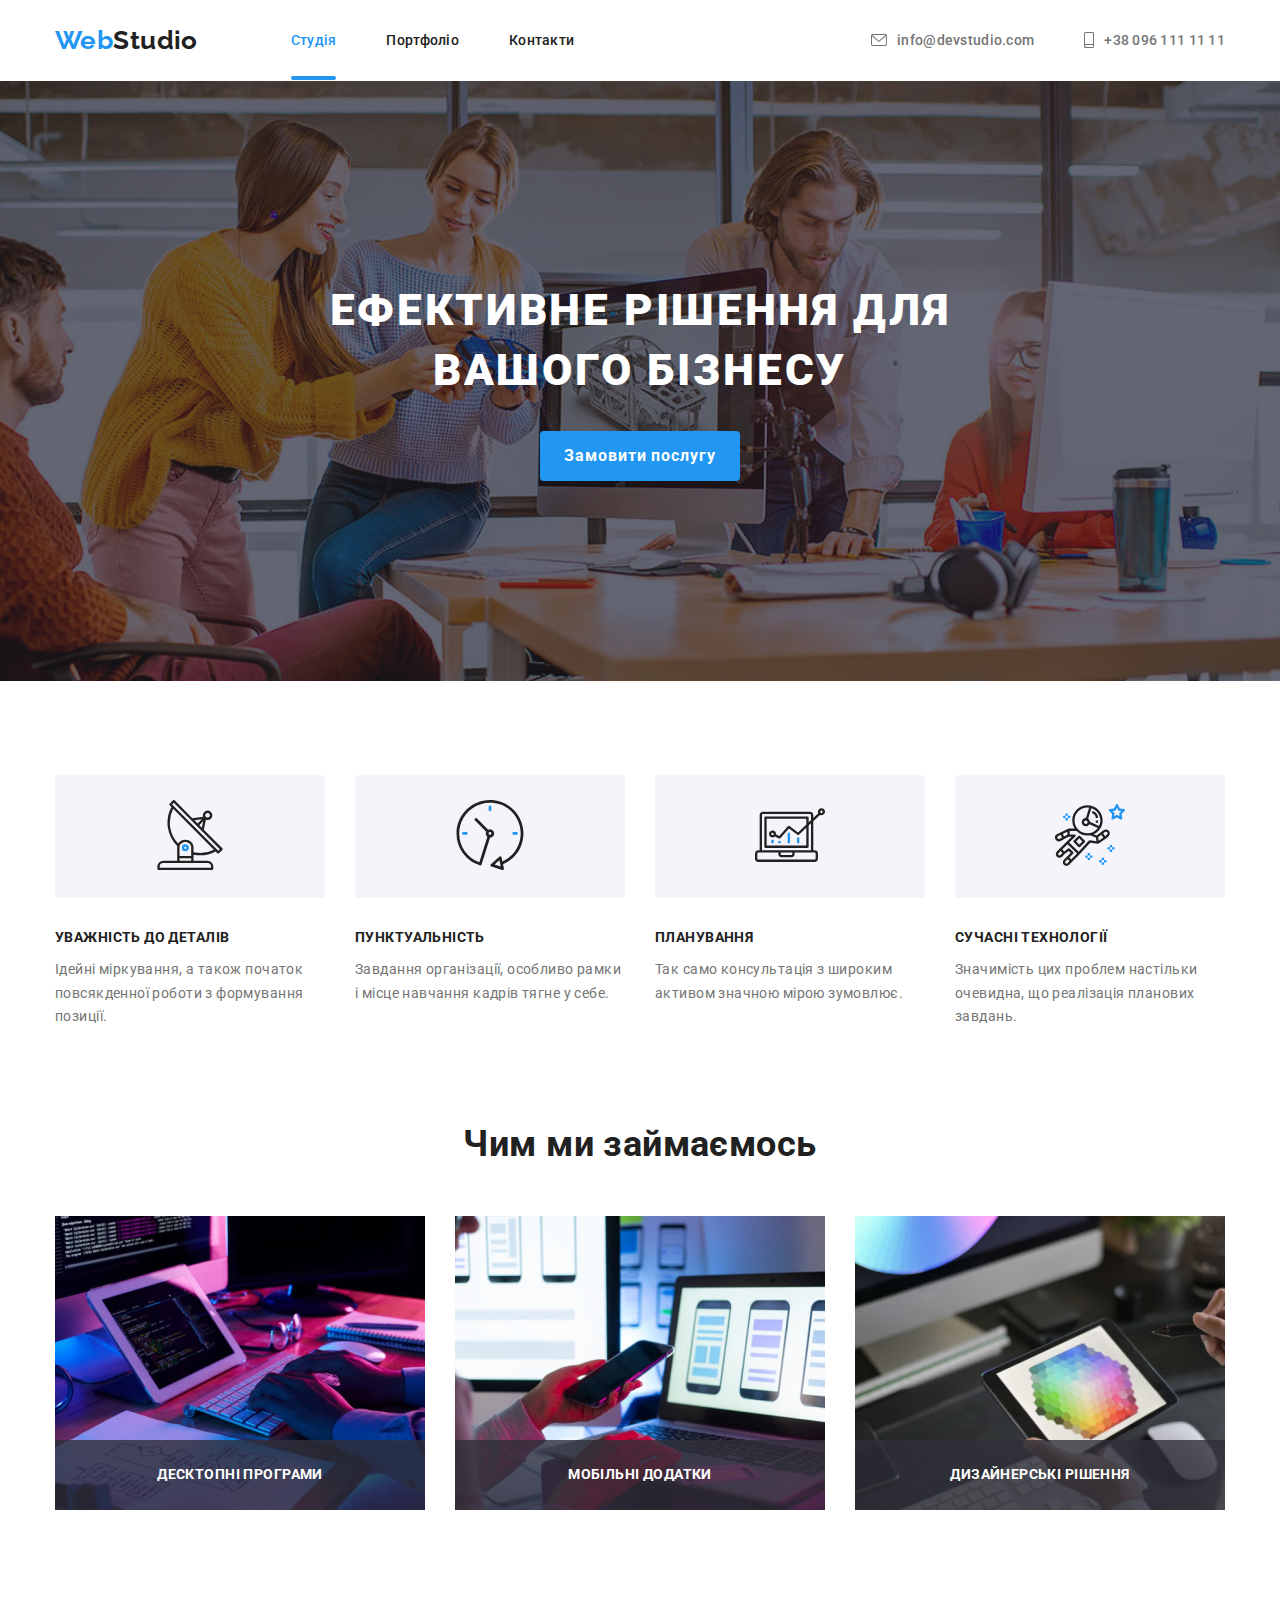
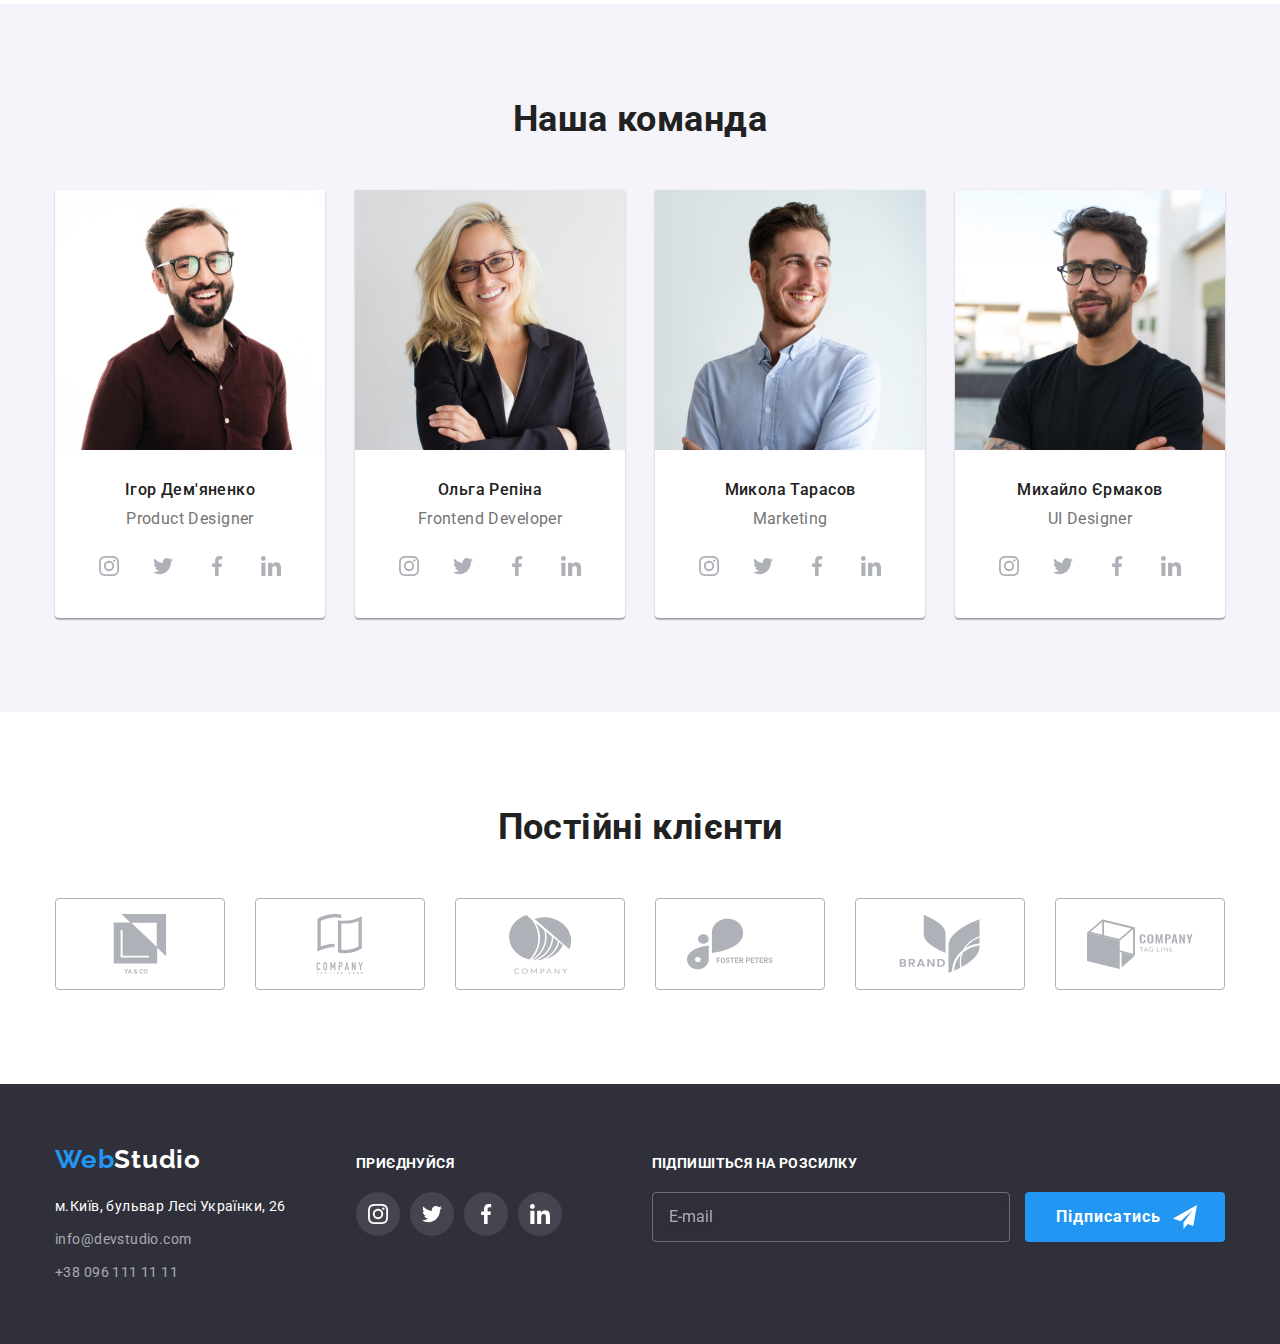
==== commit dce15b7d: "correct a mistake" ====
--- a/index.html
+++ b/index.html
@@ -28,7 +28,7 @@
 					<button type="button" class="burger-btn" data-menu-button>
 						<svg class="burger-mobil" width="40" height="40">
 							<use class="icon-burger" href="./images/icons.svg#icon-burger"></use>
-							<use class="icon-close" href="./images/icons.svg#icon-close"></use>
+							<use class="icon-close icon-fixed" href="./images/icons.svg#icon-close"></use>
 						</svg>
 					</button>
 
@@ -243,8 +243,9 @@
 					<h2 class="section-hero">Наша команда</h2>
 					<ul class="team__list list">
 						<li class="team__item">
-							<!-- <source srcset="./images/foto5.jpg 1x, ./images/foto5@2x.jpg 2x, ./images/foto1@3x.jpg 3x"> -->
-							<img src="images/foto1.jpg" alt="Product Designer" />
+							<img srcset="./images/mobile/foto1-270.jpg 270w, ./images/mobile/foto1-540@2x.jpg 540w, ./images/foto1.jpg 810w"
+							sizes="100vw"
+							src="images/mobile/foto1-270.jpg" alt="Product Designer" />
 							<div class="team__decor">
 								<h3 class="team__name">Ігор Дем'яненко</h3>
 								<p class="team__profesion">Product Designer</p>
@@ -282,7 +283,9 @@
 							</div>
 						</li>
 						<li class="team__item">
-							<img src="images/foto2.jpg" alt="Developer"/>
+							<img srcset="./images/mobile/foto2-270.jpg 270w, ./images/mobile/foto2-540@2x.jpg 540w, ./images/foto2.jpg 810w"
+							sizes="100vw"
+							src="images/mobile/foto2-270.jpg" alt="Developer"/>
 							<div class="team__decor">
 								<h3 class="team__name">Ольга Репіна</h3>
 								<p class="team__profesion">Frontend Developer</p>
@@ -319,7 +322,9 @@
 							</div>
 						</li>
 						<li class="team__item">
-							<img src="images/foto3.jpg" alt="Marketing"/>
+							<img srcset="./images/mobile/foto3-270.jpg 270w, ./images/mobile/foto3-540@2x.jpg 540w, ./images/foto3.jpg 810w"
+							sizes="100vw"
+							src="images/mobile/foto3-270.jpg" alt="Marketing"/>
 							<div class="team__decor">
 								<h3 class="team__name">Микола Тарасов</h3>
 								<p class="team__profesion">Marketing</p>
@@ -356,7 +361,9 @@
 							</div>
 						</li>
 						<li class="team__item">
-							<img src="images/foto4.jpg" alt="UI Designer"/>
+							<img srcset="./images/mobile/foto4-270.jpg 270w, ./images/mobile/foto4-540@2x.jpg 540w, ./images/foto4.jpg 810w"
+							sizes="100vw"
+							src="images/mobile/foto4-270.jpg" alt="UI Designer"/>
 							<div class="team__decor">
 								<h3 class="team__name">Михайло Єрмаков</h3>
 								<p class="team__profesion">UI Designer</p>
--- a/css/main.min.css
+++ b/css/main.min.css
@@ -1 +1 @@
-body{font-family:"Roboto",sans-serif;color:var(--main-color);letter-spacing:.03em;background-color:var(--main-backg-color);font-size:14px;font-weight:400}h1,h2,h3,h4,h5,h6,p{margin:0}.visually-hidden{position:absolute;width:1px;height:1px;margin:-1px;border:0;padding:0;white-space:nowrap;-webkit-clip-path:inset(100%);clip-path:inset(100%);clip:rect(0 0 0 0);overflow:hidden}.list{list-style:none;margin:0;padding-left:0}img{display:block;max-width:100%;height:auto}.container{width:100%;padding:0px 15px;margin:0 auto}@media screen and (min-width: 480px){.container{width:480px}}@media screen and (min-width: 768px){.container{width:768px}}@media screen and (min-width: 1200px){.container{width:1200px}}.section{padding-top:60px;padding-bottom:60px}@media screen and (min-width: 1200px){.section{padding-top:94px;padding-bottom:94px}}.link-decor{text-decoration:none}.section-hero{text-align:center;font-weight:700;font-size:36px;line-height:1.17;margin-bottom:50px}@media screen and (min-width: 768px){.header__group{display:-webkit-box;display:-ms-flexbox;display:flex;-webkit-box-align:center;-ms-flex-align:center;align-items:center}}.header__group .header__nav{display:-webkit-box;display:-ms-flexbox;display:flex;-webkit-box-align:center;-ms-flex-align:center;align-items:center;-webkit-box-pack:justify;-ms-flex-pack:justify;justify-content:space-between}.logo{-ms-flex-item-align:center;align-self:center;color:#212121;font-family:"Raleway",sans-serif;font-weight:700;font-size:26px;line-height:1.19;color:#2196f3}.logo-dark{color:#212121}.logo-decor{padding:16px 0}@media screen and (min-width: 768px)and (max-width: 1199px){.logo-decor{margin-right:88px}}@media screen and (min-width: 1200px){.logo-decor{margin-right:93px}}.nav{display:none}@media screen and (min-width: 768px){.nav{display:-webkit-box;display:-ms-flexbox;display:flex;margin-top:32px;margin-bottom:32px}}.nav__item+.nav__item{margin-left:50px}.nav__link{padding-top:32px;padding-bottom:32px;color:currentColor;font-weight:500;line-height:1.14;letter-spacing:.02em;-webkit-transition:color 250ms cubic-bezier(0.4, 0, 0.2, 1);transition:color 250ms cubic-bezier(0.4, 0, 0.2, 1)}.nav__link:hover,.nav__link:focus{color:#2196f3}.nav__link--active{position:relative;color:#2196f3}.nav__link--active:after{content:"";position:absolute;display:block;bottom:0;left:0;width:100%;height:4px;border-radius:2px;background-color:#2196f3}.contacts{display:none}@media screen and (min-width: 768px)and (max-width: 1199px){.contacts{display:-webkit-box;display:-ms-flexbox;display:flex;margin-left:auto;-webkit-box-orient:vertical;-webkit-box-direction:normal;-ms-flex-direction:column;flex-direction:column;gap:10px}}@media screen and (min-width: 1200px){.contacts{display:-webkit-box;display:-ms-flexbox;display:flex;margin-left:auto;gap:50px}}@media screen and (min-width: 768px){.contacts__item{display:-webkit-box;display:-ms-flexbox;display:flex;-webkit-box-align:center;-ms-flex-align:center;align-items:center}}.contacts__link{display:-webkit-box;display:-ms-flexbox;display:flex;-webkit-box-align:center;-ms-flex-align:center;align-items:center;font-weight:500;line-height:1.14px;letter-spacing:.02em;color:#757575;-webkit-transition:color 250ms cubic-bezier(0.4, 0, 0.2, 1);transition:color 250ms cubic-bezier(0.4, 0, 0.2, 1)}.contacts__link:hover,.contacts__link:focus{color:#2196f3}@media screen and (min-width: 1200px){.contacts__link{padding:32px 0}}.contacts__icon-mail{fill:currentColor;width:16px;height:12px;margin-right:10px}.contacts__icon-mail:hover{fill:#2196f3}.contacts__icon-phone{fill:currentColor;width:10px;height:16px;margin-right:10px}.contacts__icon-phone:hover{fill:#2196f3}.hero{text-align:center;padding-top:200px;padding-bottom:200px;max-width:1600px;max-height:600px;margin-left:auto;margin-right:auto;background-image:-webkit-gradient(linear, left top, left bottom, from(rgba(47, 48, 58, 0.4)), to(rgba(47, 48, 58, 0.4))),url(../images/hero.jpg);background-image:linear-gradient(rgba(47, 48, 58, 0.4), rgba(47, 48, 58, 0.4)),url(../images/hero.jpg);background-position:center;background-color:#2f303a;background-repeat:no-repeat;background-size:cover}@media screen and (min-width: 480px)and (min-device-pixel-ratio: 2),screen and (min-width: 480px)and (-webkit-min-device-pixel-ratio: 2),screen and (min-width: 480px)and (min-resolution: 192dpi),screen and (min-width: 480px)and (min-resolution: 2dppx){.hero{padding:118px 60px;background-image:-webkit-gradient(linear, left top, left bottom, from(rgba(47, 48, 58, 0.4)), to(rgba(47, 48, 58, 0.4))),url(../images/mobile/header-mobile.jpg);background-image:linear-gradient(rgba(47, 48, 58, 0.4), rgba(47, 48, 58, 0.4)),url(../images/mobile/header-mobile.jpg);background-image:-webkit-gradient(linear, left top, left bottom, from(rgba(47, 48, 58, 0.4)), to(rgba(47, 48, 58, 0.4))),url(../images/mobile/header-mobile@2x.jpg);background-image:linear-gradient(rgba(47, 48, 58, 0.4), rgba(47, 48, 58, 0.4)),url(../images/mobile/header-mobile@2x.jpg)}}@media screen and (min-width: 768px)and (min-device-pixel-ratio: 2),screen and (min-width: 768px)and (-webkit-min-device-pixel-ratio: 2),screen and (min-width: 768px)and (min-resolution: 192dpi),screen and (min-width: 768px)and (min-resolution: 2dppx){.hero{padding:118px 204px;background-image:-webkit-gradient(linear, left top, left bottom, from(rgba(47, 48, 58, 0.4)), to(rgba(47, 48, 58, 0.4))),url(../images/mobile/header-tablet.jpg);background-image:linear-gradient(rgba(47, 48, 58, 0.4), rgba(47, 48, 58, 0.4)),url(../images/mobile/header-tablet.jpg);background-image:-webkit-gradient(linear, left top, left bottom, from(rgba(47, 48, 58, 0.4)), to(rgba(47, 48, 58, 0.4))),url(../images/mobile/header-teblet@2x.jpg);background-image:linear-gradient(rgba(47, 48, 58, 0.4), rgba(47, 48, 58, 0.4)),url(../images/mobile/header-teblet@2x.jpg)}}@media screen and (min-width: 1200px)and (min-device-pixel-ratio: 2),screen and (min-width: 1200px)and (-webkit-min-device-pixel-ratio: 2),screen and (min-width: 1200px)and (min-resolution: 192dpi),screen and (min-width: 1200px)and (min-resolution: 2dppx){.hero{padding-top:200px;padding-bottom:200px;background-image:-webkit-gradient(linear, left top, left bottom, from(rgba(47, 48, 58, 0.4)), to(rgba(47, 48, 58, 0.4))),url(../images/hero.jpg);background-image:linear-gradient(rgba(47, 48, 58, 0.4), rgba(47, 48, 58, 0.4)),url(../images/hero.jpg);background-image:-webkit-gradient(linear, left top, left bottom, from(rgba(47, 48, 58, 0.4)), to(rgba(47, 48, 58, 0.4))),url(../images/hero@2x.jpg);background-image:linear-gradient(rgba(47, 48, 58, 0.4), rgba(47, 48, 58, 0.4)),url(../images/hero@2x.jpg)}}.hero .hero__title{margin:0 auto;margin-bottom:30px;color:#fff;font-weight:900;font-size:26px;line-height:1.62;letter-spacing:.06em;text-transform:uppercase}@media screen and (min-width: 1200px){.hero .hero__title{width:696px;font-size:44px;line-height:1.36;text-align:center}}.order-btn{width:200px;height:50px;border-radius:4px;border:none;background:#2196f3;color:#fff;font-weight:700;font-size:16px;line-height:1.88;letter-spacing:.06em;cursor:pointer;-webkit-transition:background-color 250ms cubic-bezier(0.4, 0, 0.2, 1),-webkit-box-shadow 250ms cubic-bezier(0.4, 0, 0.2, 1);transition:background-color 250ms cubic-bezier(0.4, 0, 0.2, 1),-webkit-box-shadow 250ms cubic-bezier(0.4, 0, 0.2, 1);transition:background-color 250ms cubic-bezier(0.4, 0, 0.2, 1),box-shadow 250ms cubic-bezier(0.4, 0, 0.2, 1);transition:background-color 250ms cubic-bezier(0.4, 0, 0.2, 1),box-shadow 250ms cubic-bezier(0.4, 0, 0.2, 1),-webkit-box-shadow 250ms cubic-bezier(0.4, 0, 0.2, 1)}.order-btn:hover,.order-btn:focus{background-color:#188ce8;-webkit-box-shadow:0px 4px 4px rgba(0,0,0,.15);box-shadow:0px 4px 4px rgba(0,0,0,.15)}.backdrop{position:fixed;top:0;left:0;width:100%;height:100%;opacity:1;z-index:3;background-color:rgba(0,0,0,.2);-webkit-transition:opacity 250ms cubic-bezier(0.4, 0, 0.2, 1);transition:opacity 250ms cubic-bezier(0.4, 0, 0.2, 1)}.backdrop.is-hidden{opacity:0;pointer-events:none}.modal{position:absolute;top:50%;left:50%;-webkit-transform:translate(-50%, -50%) scale(1);transform:translate(-50%, -50%) scale(1);margin:0 auto;padding:40px;width:450px;height:609px;background-color:#fff;-webkit-box-shadow:0px 1px 3px rgba(0,0,0,.12),0px 1px 1px rgba(0,0,0,.14),0px 2px 1px rgba(0,0,0,.2);box-shadow:0px 1px 3px rgba(0,0,0,.12),0px 1px 1px rgba(0,0,0,.14),0px 2px 1px rgba(0,0,0,.2);border-radius:4px}@media screen and (min-width: 1200px){.modal{width:528px;height:581px}}.modal-btn{position:absolute;right:8px;top:8px;display:-webkit-box;display:-ms-flexbox;display:flex;-webkit-box-pack:center;-ms-flex-pack:center;justify-content:center;border-radius:50%;border:1px solid rgba(0,0,0,.1);width:30px;height:30px;background-color:#fff;cursor:pointer;text-decoration:none;-webkit-transition:fill 250ms cubic-bezier(0.4, 0, 0.2, 1),-webkit-box-shadow 250ms cubic-bezier(0.4, 0, 0.2, 1);transition:fill 250ms cubic-bezier(0.4, 0, 0.2, 1),-webkit-box-shadow 250ms cubic-bezier(0.4, 0, 0.2, 1);transition:box-shadow 250ms cubic-bezier(0.4, 0, 0.2, 1),fill 250ms cubic-bezier(0.4, 0, 0.2, 1);transition:box-shadow 250ms cubic-bezier(0.4, 0, 0.2, 1),fill 250ms cubic-bezier(0.4, 0, 0.2, 1),-webkit-box-shadow 250ms cubic-bezier(0.4, 0, 0.2, 1)}.modal-btn:hover,.modal-btn:focus{fill:#2196f3;-webkit-box-shadow:0px 1px 3px rgba(0,0,0,.12),0px 1px 1px rgba(0,0,0,.14),0px 2px 1px rgba(0,0,0,.2);box-shadow:0px 1px 3px rgba(0,0,0,.12),0px 1px 1px rgba(0,0,0,.14),0px 2px 1px rgba(0,0,0,.2)}.modal-btn-icon{width:11px;height:11px;-ms-flex-item-align:center;align-self:center}.form{display:inline-block;width:100%;height:100%;text-align:center}.form__title{margin-bottom:12px;font-weight:700;font-size:20px;line-height:1.15;text-align:center}.form__label{display:block;position:relative;text-align:initial}.form__label+.form__label{margin-top:10px}.form__name{font-size:12px;line-height:1.17;letter-spacing:.01em;color:#757575}.form__input{margin-top:4px;width:370px;height:40px;padding-left:42px;border:1px solid rgba(33,33,33,.2);border-radius:4px;-webkit-transition:border-color 250ms cubic-bezier(0.4, 0, 0.2, 1);transition:border-color 250ms cubic-bezier(0.4, 0, 0.2, 1);outline:rgba(0,0,0,0)}@media screen and (min-width: 1200px){.form__input{width:448px}}.form__input:focus{border-color:#2196f3}.form__icon{position:absolute;left:12px;bottom:11px;width:18px;height:18px;-webkit-transition:fill 250ms cubic-bezier(0.4, 0, 0.2, 1);transition:fill 250ms cubic-bezier(0.4, 0, 0.2, 1)}.form__input:focus+.form__icon{fill:#2196f3}.form__textarea{margin-top:4px;resize:none;width:370px;height:120px;border:1px solid rgba(33,33,33,.2);border-radius:4px;padding:12px 16px;font-size:12px;line-height:14px;letter-spacing:.01em;-webkit-transition:border-color 250ms cubic-bezier(0.4, 0, 0.2, 1);transition:border-color 250ms cubic-bezier(0.4, 0, 0.2, 1);outline:rgba(0,0,0,0)}@media screen and (min-width: 1200px){.form__textarea{width:448px}}.form__textarea:focus{border-color:#2196f3}.form__textarea::-webkit-input-placeholder{color:rgba(117,117,117,.5);font-weight:400;font-size:14px;line-height:1.14;letter-spacing:.01em}.form__textarea::-moz-placeholder{color:rgba(117,117,117,.5);font-weight:400;font-size:14px;line-height:1.14;letter-spacing:.01em}.form__textarea:-ms-input-placeholder{color:rgba(117,117,117,.5);font-weight:400;font-size:14px;line-height:1.14;letter-spacing:.01em}.form__textarea::-ms-input-placeholder{color:rgba(117,117,117,.5);font-weight:400;font-size:14px;line-height:1.14;letter-spacing:.01em}.form__textarea::placeholder{color:rgba(117,117,117,.5);font-weight:400;font-size:14px;line-height:1.14;letter-spacing:.01em}.confirm{display:-webkit-box;display:-ms-flexbox;display:flex;-webkit-box-pack:center;-ms-flex-pack:center;justify-content:center;-webkit-box-align:center;-ms-flex-align:center;align-items:center;margin-top:10px;margin-bottom:30px}.confirm__checkbox{position:absolute;width:1px;height:1px;margin:-1px;border:0;padding:0;white-space:nowrap;-webkit-clip-path:inset(100%);clip-path:inset(100%);clip:rect(0 0 0 0);overflow:hidden}.confirm__agree{display:block;width:16px;height:15px;border:2px solid #212121;border-radius:3px;-webkit-transition-property:background-color,background-image,border-color;transition-property:background-color,background-image,border-color;-webkit-transition-duration:250ms;transition-duration:250ms;-webkit-transition-timing-function:cubic-bezier(0.4, 0, 0.2, 1);transition-timing-function:cubic-bezier(0.4, 0, 0.2, 1)}.confirm__checkbox:checked+.confirm__agree{border-color:#2196f3;background-color:#2196f3;background-image:url(../images/icon-check.svg);background-repeat:no-repeat;background-size:cover;background-origin:border-box}.confirm__text{margin-left:8px;font-weight:400;font-size:12px;line-height:1.16;letter-spacing:.03em;color:#757575}@media screen and (min-width: 1200px){.confirm__text{font-size:14px;line-height:1.71}}.confirm__link{color:#2196f3;margin-left:3px;font-size:12px;line-height:1.16}@media screen and (min-width: 1200px){.confirm__link{font-size:14px;line-height:1.71}}.submit-btn{width:200px;height:50px;border-radius:4px;border:none;background:#2196f3;color:#fff;font-weight:700;font-size:16px;line-height:1.88;letter-spacing:.06em;cursor:pointer;-webkit-transition:background-color 250ms cubic-bezier(0.4, 0, 0.2, 1),-webkit-box-shadow 250ms cubic-bezier(0.4, 0, 0.2, 1);transition:background-color 250ms cubic-bezier(0.4, 0, 0.2, 1),-webkit-box-shadow 250ms cubic-bezier(0.4, 0, 0.2, 1);transition:background-color 250ms cubic-bezier(0.4, 0, 0.2, 1),box-shadow 250ms cubic-bezier(0.4, 0, 0.2, 1);transition:background-color 250ms cubic-bezier(0.4, 0, 0.2, 1),box-shadow 250ms cubic-bezier(0.4, 0, 0.2, 1),-webkit-box-shadow 250ms cubic-bezier(0.4, 0, 0.2, 1)}.submit-btn:hover,.submit-btn:focus{background-color:#188ce8;-webkit-box-shadow:0px 4px 4px rgba(0,0,0,.15);box-shadow:0px 4px 4px rgba(0,0,0,.15)}.features__list{display:-webkit-box;display:-ms-flexbox;display:flex;-ms-flex-wrap:wrap;flex-wrap:wrap;gap:30px}@media screen and (min-width: 768px){.features__item{width:354px}}@media screen and (min-width: 1200px){.features__item{width:270px;margin-bottom:0}}.features__decor{text-align:center;margin-bottom:30px;padding-top:25px;padding-bottom:25px;background-color:#f5f4fa;border-radius:4px}.features__icon{width:70px;height:70px}.features__title{font-size:14px;font-weight:700;line-height:1.42;text-transform:uppercase;margin-bottom:10px}@media screen and (max-width: 767px){.features__title{text-align:center}}.features__content{line-height:1.71;color:#757575}.work{padding-bottom:94px;display:none}@media screen and (min-width: 1200px){.work{display:block}}.work__list{display:-webkit-box;display:-ms-flexbox;display:flex}.work__item+.work__item{margin-left:30px}.work__item{position:relative}.work__text{position:absolute;display:-webkit-box;display:-ms-flexbox;display:flex;-webkit-box-pack:center;-ms-flex-pack:center;justify-content:center;-webkit-box-align:center;-ms-flex-align:center;align-items:center;width:100%;height:70px;bottom:0;font-weight:700;line-height:1.14;text-align:center;text-transform:uppercase;background-color:rgba(47,48,58,.8);color:#fff}.team--bg{background-color:#f5f4fa}.team__list{display:-webkit-box;display:-ms-flexbox;display:flex;-ms-flex-wrap:wrap;flex-wrap:wrap;gap:30px}@media screen and (max-width: 767px){.team__list{-webkit-box-pack:center;-ms-flex-pack:center;justify-content:center}}.team__item{background-color:#fff;-webkit-box-shadow:0px 1px 3px rgba(0,0,0,.12),0px 1px 1px rgba(0,0,0,.14),0px 2px 1px rgba(0,0,0,.2);box-shadow:0px 1px 3px rgba(0,0,0,.12),0px 1px 1px rgba(0,0,0,.14),0px 2px 1px rgba(0,0,0,.2);border-radius:0px 0px 4px 4px}@media screen and (min-width: 768px){.team__item{width:354px}}@media screen and (min-width: 1200px){.team__item{width:270px;height:428px}}.team__decor{padding-top:30px;padding-bottom:24px}@media screen and (min-width: 1200px){.team__decor{padding:30px 0}}.team__name{font-weight:500;font-size:16px;line-height:1.19;text-align:center;margin-bottom:10px}.team__profesion{text-align:center;font-size:16px;line-height:1.19;margin-bottom:16px;color:#757575}.networks__list{display:-webkit-box;display:-ms-flexbox;display:flex;-webkit-box-pack:center;-ms-flex-pack:center;justify-content:center}.networks__item:not(:last-child){margin-right:10px}.networks__link{display:-webkit-box;display:-ms-flexbox;display:flex;-webkit-box-pack:center;-ms-flex-pack:center;justify-content:center;-webkit-box-align:center;-ms-flex-align:center;align-items:center;color:#afb1b8;width:44px;height:44px;border-radius:50%;-webkit-transition:background-color 250ms cubic-bezier(0.4, 0, 0.2, 1),color 250ms cubic-bezier(0.4, 0, 0.2, 1);transition:background-color 250ms cubic-bezier(0.4, 0, 0.2, 1),color 250ms cubic-bezier(0.4, 0, 0.2, 1)}.networks__link:hover,.networks__link:focus{background-color:#2196f3;color:#fff}.networks--icon{fill:currentColor;width:20px;height:20px}.customers__list{display:-webkit-box;display:-ms-flexbox;display:flex;-ms-flex-wrap:wrap;flex-wrap:wrap;gap:30px}@media screen and (max-width: 480px){.customers__list{-webkit-box-pack:center;-ms-flex-pack:center;justify-content:center}}.customers__item{-ms-flex-preferred-size:calc((100% - 30px)/2);flex-basis:calc((100% - 30px)/2)}@media screen and (min-width: 768px){.customers__item{-ms-flex-preferred-size:calc((100% - 60px)/3);flex-basis:calc((100% - 60px)/3)}}@media screen and (min-width: 1200px){.customers__item{-ms-flex-preferred-size:calc((100% - 150px)/6);flex-basis:calc((100% - 150px)/6)}}.customers__link{display:-webkit-box;display:-ms-flexbox;display:flex;-webkit-box-pack:center;-ms-flex-pack:center;justify-content:center;-webkit-box-align:center;-ms-flex-align:center;align-items:center;height:92px;border:1px solid #afb1b8;border-radius:4px;color:#afb1b8;-webkit-transition:color 250ms cubic-bezier(0.4, 0, 0.2, 1),border-color 250ms cubic-bezier(0.4, 0, 0.2, 1);transition:color 250ms cubic-bezier(0.4, 0, 0.2, 1),border-color 250ms cubic-bezier(0.4, 0, 0.2, 1)}.customers__link:hover,.customers__link:focus{color:#2196f3;border-color:#2196f3}.customers--icon{fill:currentColor;width:106px;height:60px}.footer{padding:60px 0;background-color:#2f303a}@media screen and (min-width: 768px)and (max-width: 1199px){.footer__group{display:-webkit-box;display:-ms-flexbox;display:flex;-ms-flex-wrap:wrap;flex-wrap:wrap;-ms-flex-pack:distribute;justify-content:space-around;-webkit-box-align:baseline;-ms-flex-align:baseline;align-items:baseline}}@media screen and (min-width: 1200px){.footer__group{display:-webkit-box;display:-ms-flexbox;display:flex;-webkit-box-align:baseline;-ms-flex-align:baseline;align-items:baseline}}.group{text-align:center}@media screen and (max-width: 767px){.group{margin-bottom:60px}}@media screen and (min-width: 1200px){.group{text-align:start}}.footer__link{display:inline-block;margin-bottom:20px;font-family:"Raleway";font-style:normal;font-weight:700;font-size:26px;line-height:1.19px;letter-spacing:.03em}.footer--logo-white{color:#fff}.address{font-style:normal}.address__item+.address__item{margin-top:9px}.address__location{color:#fff;font-weight:400;line-height:1.71;-webkit-transition:color 250ms cubic-bezier(0.4, 0, 0.2, 1);transition:color 250ms cubic-bezier(0.4, 0, 0.2, 1)}.address__location:hover,.address__location:focus{color:#2196f3}.address__contact{font-weight:400;line-height:1.71;color:rgba(255,255,255,.6);-webkit-transition:color 250ms cubic-bezier(0.4, 0, 0.2, 1);transition:color 250ms cubic-bezier(0.4, 0, 0.2, 1)}.address__contact:hover,.address__contact:focus{color:#2196f3}@media screen and (max-width: 1199px){.join{text-align:center}}@media screen and (min-width: 1200px){.join{margin-left:70px}}.join__title{margin-bottom:20px;font-weight:700;line-height:1.14;text-transform:uppercase;color:#fff}.join__list{display:-webkit-box;display:-ms-flexbox;display:flex;-webkit-box-pack:center;-ms-flex-pack:center;justify-content:center;-webkit-box-align:center;-ms-flex-align:center;align-items:center}.join__link{display:-webkit-box;display:-ms-flexbox;display:flex;-webkit-box-pack:center;-ms-flex-pack:center;justify-content:center;-webkit-box-align:center;-ms-flex-align:center;align-items:center;color:#afb1b8;width:44px;height:44px;border-radius:50%;-webkit-transition:background-color 250ms cubic-bezier(0.4, 0, 0.2, 1);transition:background-color 250ms cubic-bezier(0.4, 0, 0.2, 1);background-color:rgba(255,255,255,.1)}.join__link:hover,.join__link:focus{background-color:#2196f3}.join__icon{fill:currentColor;width:20px;height:20px;color:#fff}.join__item:not(:last-child){margin-right:10px}@media screen and (max-width: 1199px){.subscription{text-align:center;margin-top:60px}}@media screen and (min-width: 1200px){.subscription{margin-left:auto}}.subscription__title{margin-bottom:20px;font-weight:700;line-height:1.14;text-transform:uppercase;color:#fff}.subscription__input{width:358px;height:50px;padding-left:16px;border:1px solid rgba(255,255,255,.3);-webkit-filter:drop-shadow(0px 4px 4px rgba(0, 0, 0, 0.15));filter:drop-shadow(0px 4px 4px rgba(0, 0, 0, 0.15));border-radius:4px;background-color:rgba(0,0,0,0);color:#afb1b8;-webkit-transition:border-color 250ms cubic-bezier(0.4, 0, 0.2, 1);transition:border-color 250ms cubic-bezier(0.4, 0, 0.2, 1);outline:rgba(0,0,0,0)}.subscription__input:focus{border-color:#2196f3}@media screen and (max-width: 1199px){.subscription__input{width:100%}}.subscription__input::-webkit-input-placeholder{font-size:16px;line-height:20px;color:rgba(255,255,255,.6)}.subscription__input::-moz-placeholder{font-size:16px;line-height:20px;color:rgba(255,255,255,.6)}.subscription__input:-ms-input-placeholder{font-size:16px;line-height:20px;color:rgba(255,255,255,.6)}.subscription__input::-ms-input-placeholder{font-size:16px;line-height:20px;color:rgba(255,255,255,.6)}.subscription__input::placeholder{font-size:16px;line-height:20px;color:rgba(255,255,255,.6)}.subscription__btn{position:relative;padding:10px 62px 10px 29px;width:200px;height:50px;border-radius:4px;border:none;background-color:#2196f3;color:#fff;font-weight:700;font-size:16px;line-height:1.88;letter-spacing:.06em;font-family:inherit;cursor:pointer;-webkit-transition:background-color 250ms cubic-bezier(0.4, 0, 0.2, 1),-webkit-box-shadow 250ms cubic-bezier(0.4, 0, 0.2, 1);transition:background-color 250ms cubic-bezier(0.4, 0, 0.2, 1),-webkit-box-shadow 250ms cubic-bezier(0.4, 0, 0.2, 1);transition:background-color 250ms cubic-bezier(0.4, 0, 0.2, 1),box-shadow 250ms cubic-bezier(0.4, 0, 0.2, 1);transition:background-color 250ms cubic-bezier(0.4, 0, 0.2, 1),box-shadow 250ms cubic-bezier(0.4, 0, 0.2, 1),-webkit-box-shadow 250ms cubic-bezier(0.4, 0, 0.2, 1)}.subscription__btn:hover,.subscription__btn:focus{background-color:#188ce8;-webkit-box-shadow:0px 4px 4px rgba(0,0,0,.15);box-shadow:0px 4px 4px rgba(0,0,0,.15)}@media screen and (max-width: 1199px){.subscription__btn{margin-top:20px}}@media screen and (min-width: 1200px){.subscription__btn{margin-left:12px}}.subscription__icon{position:absolute;top:13px;right:28px;width:24px;height:24px}.header-line{border-bottom:1px solid #ececec}.portfolio-nav__list{display:-webkit-box;display:-ms-flexbox;display:flex;-ms-flex-wrap:wrap;flex-wrap:wrap;-webkit-box-pack:start;-ms-flex-pack:start;justify-content:start;gap:10px;margin-bottom:50px}@media screen and (min-width: 768px){.portfolio-nav__list{-webkit-box-pack:center;-ms-flex-pack:center;justify-content:center}}.portfolio-nav__item+.portfolio-nav__item{margin-left:8px}.portfolio-nav__btn{display:inline-block;border:none;border-radius:4px;font-family:inherit;font-weight:500;font-size:16px;line-height:1.62;text-align:center;letter-spacing:.03em;cursor:pointer;padding:6px 22px;background-color:#f5f4fa;-webkit-transition:color 250ms cubic-bezier(0.4, 0, 0.2, 1),background-color 250ms cubic-bezier(0.4, 0, 0.2, 1),-webkit-box-shadow 250ms cubic-bezier(0.4, 0, 0.2, 1);transition:color 250ms cubic-bezier(0.4, 0, 0.2, 1),background-color 250ms cubic-bezier(0.4, 0, 0.2, 1),-webkit-box-shadow 250ms cubic-bezier(0.4, 0, 0.2, 1);transition:color 250ms cubic-bezier(0.4, 0, 0.2, 1),background-color 250ms cubic-bezier(0.4, 0, 0.2, 1),box-shadow 250ms cubic-bezier(0.4, 0, 0.2, 1);transition:color 250ms cubic-bezier(0.4, 0, 0.2, 1),background-color 250ms cubic-bezier(0.4, 0, 0.2, 1),box-shadow 250ms cubic-bezier(0.4, 0, 0.2, 1),-webkit-box-shadow 250ms cubic-bezier(0.4, 0, 0.2, 1)}.portfolio-nav__btn:hover,.portfolio-nav__btn:focus{background-color:#2196f3;color:#fff;-webkit-box-shadow:0px 3px 1px rgba(0,0,0,.1),0px 1px 2px rgba(0,0,0,.08),0px 2px 2px rgba(0,0,0,.12);box-shadow:0px 3px 1px rgba(0,0,0,.1),0px 1px 2px rgba(0,0,0,.08),0px 2px 2px rgba(0,0,0,.12)}.proposition{display:-webkit-box;display:-ms-flexbox;display:flex;-ms-flex-wrap:wrap;flex-wrap:wrap;-webkit-box-pack:center;-ms-flex-pack:center;justify-content:center;gap:30px}@media screen and (min-width: 768px){.proposition__item{-ms-flex-preferred-size:calc((100% - 60px)/2);flex-basis:calc((100% - 60px)/2)}}@media screen and (min-width: 1200px){.proposition__item{-ms-flex-preferred-size:calc((100% - 60px)/3);flex-basis:calc((100% - 60px)/3)}}.proposition__link{display:block;text-decoration:none;-webkit-transition:-webkit-box-shadow 250ms cubic-bezier(0.4, 0, 0.2, 1);transition:-webkit-box-shadow 250ms cubic-bezier(0.4, 0, 0.2, 1);transition:box-shadow 250ms cubic-bezier(0.4, 0, 0.2, 1);transition:box-shadow 250ms cubic-bezier(0.4, 0, 0.2, 1), -webkit-box-shadow 250ms cubic-bezier(0.4, 0, 0.2, 1)}.proposition__link:hover,.proposition__link:focus{-webkit-box-shadow:0px 1px 1px rgba(0,0,0,.12),0px 4px 4px rgba(0,0,0,.06),1px 4px 6px rgba(0,0,0,.16);box-shadow:0px 1px 1px rgba(0,0,0,.12),0px 4px 4px rgba(0,0,0,.06),1px 4px 6px rgba(0,0,0,.16)}.proposition__decor-text{padding:20px 24px;border:1px solid #eee;border-top:none}.proposition__title{margin-bottom:4px;color:#212121;font-weight:700;font-size:18px;line-height:2;letter-spacing:.06em}.proposition__content{color:#757575;font-size:16px;line-height:1.87}.overlay{position:relative;overflow:hidden;z-index:-1}.overlay__text{position:absolute;display:inline-block;top:0;left:0;width:100%;height:100%;font-size:18px;line-height:1.56;color:#fff;opacity:0;background-color:rgba(33,150,243,.9);padding:63px 24px;-webkit-transform:translateY(100%);transform:translateY(100%);-webkit-transition:background-color 250ms cubic-bezier(0.4, 0, 0.2, 1),opacity 250ms cubic-bezier(0.4, 0, 0.2, 1),-webkit-transform 250ms cubic-bezier(0.4, 0, 0.2, 1);transition:background-color 250ms cubic-bezier(0.4, 0, 0.2, 1),opacity 250ms cubic-bezier(0.4, 0, 0.2, 1),-webkit-transform 250ms cubic-bezier(0.4, 0, 0.2, 1);transition:background-color 250ms cubic-bezier(0.4, 0, 0.2, 1),opacity 250ms cubic-bezier(0.4, 0, 0.2, 1),transform 250ms cubic-bezier(0.4, 0, 0.2, 1);transition:background-color 250ms cubic-bezier(0.4, 0, 0.2, 1),opacity 250ms cubic-bezier(0.4, 0, 0.2, 1),transform 250ms cubic-bezier(0.4, 0, 0.2, 1),-webkit-transform 250ms cubic-bezier(0.4, 0, 0.2, 1)}.proposition__link:hover .overlay__text,.proposition__link:focus .overlay__text{opacity:1;-webkit-transform:translateY(0);transform:translateY(0)}.burger-btn{display:-webkit-box;display:-ms-flexbox;display:flex;-webkit-box-pack:center;-ms-flex-pack:center;justify-content:center;-webkit-box-align:center;-ms-flex-align:center;align-items:center;border:none;background-color:rgba(0,0,0,0)}@media screen and (min-width: 768px){.burger-btn{display:none}}.burger-btn:hover{fill:#2196f3}.burger-mobil{z-index:2;padding:8px}.burger-btn .icon-close{-webkit-transform:translateX(200%);transform:translateX(200%);-webkit-transition:-webkit-transform 250ms cubic-bezier(0.4, 0, 0.2, 1);transition:-webkit-transform 250ms cubic-bezier(0.4, 0, 0.2, 1);transition:transform 250ms cubic-bezier(0.4, 0, 0.2, 1);transition:transform 250ms cubic-bezier(0.4, 0, 0.2, 1), -webkit-transform 250ms cubic-bezier(0.4, 0, 0.2, 1)}.burger-btn.is-open .icon-close{-webkit-transform:translateX(0);transform:translateX(0)}.burger-btn .icon-burger{-webkit-transform:translateX(0);transform:translateX(0);-webkit-transition:-webkit-transform 250ms cubic-bezier(0.4, 0, 0.2, 1);transition:-webkit-transform 250ms cubic-bezier(0.4, 0, 0.2, 1);transition:transform 250ms cubic-bezier(0.4, 0, 0.2, 1);transition:transform 250ms cubic-bezier(0.4, 0, 0.2, 1), -webkit-transform 250ms cubic-bezier(0.4, 0, 0.2, 1)}.burger-btn.is-open .icon-burger{-webkit-transform:translateX(200%);transform:translateX(200%)}.mobile-menu{position:fixed;top:0;left:0;padding:48px 0 48px 40px;display:-webkit-box;display:-ms-flexbox;display:flex;-webkit-box-orient:vertical;-webkit-box-direction:normal;-ms-flex-direction:column;flex-direction:column;width:100%;height:100%;background-color:#fff;-webkit-transform:translateX(-100%);transform:translateX(-100%);-webkit-transition:-webkit-transform 250ms cubic-bezier(0.4, 0, 0.2, 1);transition:-webkit-transform 250ms cubic-bezier(0.4, 0, 0.2, 1);transition:transform 250ms cubic-bezier(0.4, 0, 0.2, 1);transition:transform 250ms cubic-bezier(0.4, 0, 0.2, 1), -webkit-transform 250ms cubic-bezier(0.4, 0, 0.2, 1)}.mobile-menu.is-open{-webkit-transform:translateX(0);transform:translateX(0)}.mobile-list-nav{margin-bottom:auto}.mobile-item-nav:not(:last-child){margin-bottom:32px}.mobile-link-nav{font-weight:500;font-size:40px;line-height:1.18;letter-spacing:.02em;color:#212121}.active{color:#2196f3}.mobile-item-contact:not(:last-child){margin-bottom:32px}.mobile-list-contact{margin-bottom:64px}.mobile-link-phone{font-weight:500;font-size:34px;line-height:1.18;letter-spacing:.02em;color:#2196f3}.mobile-link-mail{font-weight:500;font-size:24px;line-height:1.17;letter-spacing:.02em;color:#757575}.mobile-list-networks{display:-webkit-box;display:-ms-flexbox;display:flex;-ms-flex-wrap:wrap;flex-wrap:wrap;-webkit-box-align:center;-ms-flex-align:center;align-items:center;gap:10px}.mobile-item-networks:not(:last-child) .mobile-link-networks{padding-right:10px;border-right:1px solid #757575}.mobile-link-networks{font-weight:500;font-size:18px;line-height:1.22;letter-spacing:.02em;color:#2196f3}/*# sourceMappingURL=main.min.css.map */+body{font-family:"Roboto",sans-serif;color:#212121;letter-spacing:.03em;background-color:#fff;font-size:14px;font-weight:400}h1,h2,h3,h4,h5,h6,p{margin:0}.visually-hidden{position:absolute;width:1px;height:1px;margin:-1px;border:0;padding:0;white-space:nowrap;-webkit-clip-path:inset(100%);clip-path:inset(100%);clip:rect(0 0 0 0);overflow:hidden}.list{list-style:none;margin:0;padding-left:0}img{display:block;max-width:100%;height:auto}.container{width:100%;padding:0px 15px;margin:0 auto}@media screen and (min-width: 480px){.container{width:480px}}@media screen and (min-width: 768px){.container{width:768px}}@media screen and (min-width: 1200px){.container{width:1200px}}.section{padding-top:60px;padding-bottom:60px}@media screen and (min-width: 1200px){.section{padding-top:94px;padding-bottom:94px}}.link-decor{text-decoration:none}.section-hero{text-align:center;font-weight:700;font-size:28px;line-height:1.18;margin-bottom:50px}@media screen and (min-width: 1200px){.section-hero{font-size:36px;line-height:1.17}}@media screen and (min-width: 768px){.header__group{display:-webkit-box;display:-ms-flexbox;display:flex;-webkit-box-align:center;-ms-flex-align:center;align-items:center}}.header__group .header__nav{display:-webkit-box;display:-ms-flexbox;display:flex;-webkit-box-align:center;-ms-flex-align:center;align-items:center;-webkit-box-pack:justify;-ms-flex-pack:justify;justify-content:space-between}.logo{-ms-flex-item-align:center;align-self:center;color:#212121;font-family:"Raleway",sans-serif;font-weight:700;font-size:26px;line-height:1.19;color:#2196f3}.logo-dark{color:#212121}.logo-decor{padding:16px 0}@media screen and (min-width: 768px)and (max-width: 1199px){.logo-decor{margin-right:88px}}@media screen and (min-width: 1200px){.logo-decor{margin-right:93px}}.nav{display:none}@media screen and (min-width: 768px){.nav{display:-webkit-box;display:-ms-flexbox;display:flex;margin-top:32px;margin-bottom:32px}}.nav__item+.nav__item{margin-left:50px}.nav__link{padding-top:32px;padding-bottom:32px;color:currentColor;font-weight:500;line-height:1.14;letter-spacing:.02em;-webkit-transition:color 250ms cubic-bezier(0.4, 0, 0.2, 1);transition:color 250ms cubic-bezier(0.4, 0, 0.2, 1)}.nav__link:hover,.nav__link:focus{color:#2196f3}.nav__link--active{position:relative;color:#2196f3;z-index:-1}.nav__link--active:after{content:"";position:absolute;display:block;bottom:0;left:0;width:100%;height:4px;border-radius:2px;background-color:#2196f3}.contacts{display:none}@media screen and (min-width: 768px)and (max-width: 1199px){.contacts{display:-webkit-box;display:-ms-flexbox;display:flex;margin-left:auto;-webkit-box-orient:vertical;-webkit-box-direction:normal;-ms-flex-direction:column;flex-direction:column;gap:10px}}@media screen and (min-width: 1200px){.contacts{display:-webkit-box;display:-ms-flexbox;display:flex;margin-left:auto;gap:50px}}@media screen and (min-width: 768px){.contacts__item{display:-webkit-box;display:-ms-flexbox;display:flex;-webkit-box-align:center;-ms-flex-align:center;align-items:center}}.contacts__link{display:-webkit-box;display:-ms-flexbox;display:flex;-webkit-box-align:center;-ms-flex-align:center;align-items:center;font-weight:500;line-height:1.14px;letter-spacing:.02em;color:#757575;-webkit-transition:color 250ms cubic-bezier(0.4, 0, 0.2, 1);transition:color 250ms cubic-bezier(0.4, 0, 0.2, 1)}.contacts__link:hover,.contacts__link:focus{color:#2196f3}@media screen and (min-width: 1200px){.contacts__link{padding:32px 0}}.contacts__icon-mail{fill:currentColor;width:16px;height:12px;margin-right:10px}.contacts__icon-mail:hover{fill:#2196f3}.contacts__icon-phone{fill:currentColor;width:10px;height:16px;margin-right:10px}.contacts__icon-phone:hover{fill:#2196f3}.hero{text-align:center;max-width:1600px;max-height:600px;margin-left:auto;margin-right:auto;background-position:center;background-color:#2f303a;background-repeat:no-repeat;background-size:cover}@media screen and (max-width: 767px){.hero{padding:118px 60px;background-image:-webkit-gradient(linear, left top, left bottom, from(rgba(47, 48, 58, 0.4)), to(rgba(47, 48, 58, 0.4))),url(../images/mobile/header-mobile.jpg);background-image:linear-gradient(rgba(47, 48, 58, 0.4), rgba(47, 48, 58, 0.4)),url(../images/mobile/header-mobile.jpg)}}@media screen and (min-width: 768px){.hero{padding:118px 204px;background-image:-webkit-gradient(linear, left top, left bottom, from(rgba(47, 48, 58, 0.4)), to(rgba(47, 48, 58, 0.4))),url(../images/mobile/header-tablet.jpg);background-image:linear-gradient(rgba(47, 48, 58, 0.4), rgba(47, 48, 58, 0.4)),url(../images/mobile/header-tablet.jpg)}}@media screen and (min-width: 1200px){.hero{padding-top:200px;padding-bottom:200px;background-image:-webkit-gradient(linear, left top, left bottom, from(rgba(47, 48, 58, 0.4)), to(rgba(47, 48, 58, 0.4))),url(../images/hero.jpg);background-image:linear-gradient(rgba(47, 48, 58, 0.4), rgba(47, 48, 58, 0.4)),url(../images/hero.jpg)}}@media screen and (max-width: 767px)and (min-device-pixel-ratio: 2),screen and (max-width: 767px)and (-webkit-min-device-pixel-ratio: 2),screen and (max-width: 767px)and (min-resolution: 192dpi),screen and (max-width: 767px)and (min-resolution: 2dppx){.hero{background-image:-webkit-gradient(linear, left top, left bottom, from(rgba(47, 48, 58, 0.4)), to(rgba(47, 48, 58, 0.4))),url(../images/mobile/header-mobile@2x.jpg);background-image:linear-gradient(rgba(47, 48, 58, 0.4), rgba(47, 48, 58, 0.4)),url(../images/mobile/header-mobile@2x.jpg)}}@media screen and (min-width: 768px)and (min-device-pixel-ratio: 2),screen and (min-width: 768px)and (-webkit-min-device-pixel-ratio: 2),screen and (min-width: 768px)and (min-resolution: 192dpi),screen and (min-width: 768px)and (min-resolution: 2dppx){.hero{background-image:-webkit-gradient(linear, left top, left bottom, from(rgba(47, 48, 58, 0.4)), to(rgba(47, 48, 58, 0.4))),url(../images/mobile/header-teblet@2x.jpg);background-image:linear-gradient(rgba(47, 48, 58, 0.4), rgba(47, 48, 58, 0.4)),url(../images/mobile/header-teblet@2x.jpg)}}@media screen and (min-width: 1200px)and (min-device-pixel-ratio: 2),screen and (min-width: 1200px)and (-webkit-min-device-pixel-ratio: 2),screen and (min-width: 1200px)and (min-resolution: 192dpi),screen and (min-width: 1200px)and (min-resolution: 2dppx){.hero{background-image:-webkit-gradient(linear, left top, left bottom, from(rgba(47, 48, 58, 0.4)), to(rgba(47, 48, 58, 0.4))),url(../images/hero@2x.jpg);background-image:linear-gradient(rgba(47, 48, 58, 0.4), rgba(47, 48, 58, 0.4)),url(../images/hero@2x.jpg)}}.hero .hero__title{max-width:360px;margin:0 auto;margin-bottom:30px;color:#fff;font-weight:900;font-size:26px;line-height:1.62;letter-spacing:.06em;text-transform:uppercase}@media screen and (min-width: 1200px){.hero .hero__title{max-width:696px;font-size:44px;line-height:1.36;text-align:center}}.order-btn{width:200px;height:50px;border-radius:4px;border:none;background:#2196f3;color:#fff;font-weight:700;font-size:16px;line-height:1.88;letter-spacing:.06em;cursor:pointer;-webkit-transition:background-color 250ms cubic-bezier(0.4, 0, 0.2, 1),-webkit-box-shadow 250ms cubic-bezier(0.4, 0, 0.2, 1);transition:background-color 250ms cubic-bezier(0.4, 0, 0.2, 1),-webkit-box-shadow 250ms cubic-bezier(0.4, 0, 0.2, 1);transition:background-color 250ms cubic-bezier(0.4, 0, 0.2, 1),box-shadow 250ms cubic-bezier(0.4, 0, 0.2, 1);transition:background-color 250ms cubic-bezier(0.4, 0, 0.2, 1),box-shadow 250ms cubic-bezier(0.4, 0, 0.2, 1),-webkit-box-shadow 250ms cubic-bezier(0.4, 0, 0.2, 1)}.order-btn:hover,.order-btn:focus{background-color:#188ce8;-webkit-box-shadow:0px 4px 4px rgba(0,0,0,.15);box-shadow:0px 4px 4px rgba(0,0,0,.15)}.backdrop{position:fixed;top:0;left:0;width:100%;height:100%;opacity:1;z-index:3;background-color:rgba(0,0,0,.2);-webkit-transition:opacity 250ms cubic-bezier(0.4, 0, 0.2, 1);transition:opacity 250ms cubic-bezier(0.4, 0, 0.2, 1)}.backdrop.is-hidden{visibility:hidden;opacity:0;pointer-events:none}.modal{position:absolute;top:50%;left:50%;-webkit-transform:translate(-50%, -50%) scale(1);transform:translate(-50%, -50%) scale(1);margin:0 auto;padding:40px;width:95%;max-width:450px;height:95%;max-height:609px;overflow:scroll;background-color:#fff;-webkit-box-shadow:0px 1px 3px rgba(0,0,0,.12),0px 1px 1px rgba(0,0,0,.14),0px 2px 1px rgba(0,0,0,.2);box-shadow:0px 1px 3px rgba(0,0,0,.12),0px 1px 1px rgba(0,0,0,.14),0px 2px 1px rgba(0,0,0,.2);border-radius:4px}@media screen and (min-width: 1200px){.modal{width:528px;height:581px;overflow:hidden}}@media screen and (min-width: 1200px){.modal{max-width:528px;max-height:581px}}.modal-btn{position:absolute;right:8px;top:8px;display:-webkit-box;display:-ms-flexbox;display:flex;-webkit-box-pack:center;-ms-flex-pack:center;justify-content:center;border-radius:50%;border:1px solid rgba(0,0,0,.1);width:30px;height:30px;background-color:#fff;cursor:pointer;text-decoration:none;-webkit-transition:fill 250ms cubic-bezier(0.4, 0, 0.2, 1),-webkit-box-shadow 250ms cubic-bezier(0.4, 0, 0.2, 1);transition:fill 250ms cubic-bezier(0.4, 0, 0.2, 1),-webkit-box-shadow 250ms cubic-bezier(0.4, 0, 0.2, 1);transition:box-shadow 250ms cubic-bezier(0.4, 0, 0.2, 1),fill 250ms cubic-bezier(0.4, 0, 0.2, 1);transition:box-shadow 250ms cubic-bezier(0.4, 0, 0.2, 1),fill 250ms cubic-bezier(0.4, 0, 0.2, 1),-webkit-box-shadow 250ms cubic-bezier(0.4, 0, 0.2, 1)}.modal-btn:hover,.modal-btn:focus{fill:#2196f3;-webkit-box-shadow:0px 1px 3px rgba(0,0,0,.12),0px 1px 1px rgba(0,0,0,.14),0px 2px 1px rgba(0,0,0,.2);box-shadow:0px 1px 3px rgba(0,0,0,.12),0px 1px 1px rgba(0,0,0,.14),0px 2px 1px rgba(0,0,0,.2)}.modal-btn-icon{width:11px;height:11px;-ms-flex-item-align:center;align-self:center}.form{display:inline-block;width:100%;height:100%;text-align:center}.form__title{margin-bottom:12px;font-weight:700;font-size:20px;line-height:1.15;text-align:center}.form__label{display:block;position:relative;text-align:initial}.form__label+.form__label{margin-top:10px}.form__name{font-size:12px;line-height:1.17;letter-spacing:.01em;color:#757575}.form__input{margin-top:4px;width:370px;height:40px;padding-left:42px;border:1px solid rgba(33,33,33,.2);border-radius:4px;-webkit-transition:border-color 250ms cubic-bezier(0.4, 0, 0.2, 1);transition:border-color 250ms cubic-bezier(0.4, 0, 0.2, 1);outline:rgba(0,0,0,0)}@media screen and (max-width: 1199px){.form__input{width:100%}}@media screen and (min-width: 1200px){.form__input{width:448px}}.form__input:focus{border-color:#2196f3}.form__icon{position:absolute;left:12px;bottom:11px;width:18px;height:18px;-webkit-transition:fill 250ms cubic-bezier(0.4, 0, 0.2, 1);transition:fill 250ms cubic-bezier(0.4, 0, 0.2, 1)}.form__input:focus+.form__icon{fill:#2196f3}.form__textarea{margin-top:4px;resize:none;width:370px;height:120px;border:1px solid rgba(33,33,33,.2);border-radius:4px;padding:12px 16px;font-size:12px;line-height:14px;letter-spacing:.01em;-webkit-transition:border-color 250ms cubic-bezier(0.4, 0, 0.2, 1);transition:border-color 250ms cubic-bezier(0.4, 0, 0.2, 1);outline:rgba(0,0,0,0)}@media screen and (max-width: 1199px){.form__textarea{width:100%}}@media screen and (min-width: 1200px){.form__textarea{width:448px}}.form__textarea:focus{border-color:#2196f3}.form__textarea::-webkit-input-placeholder{color:rgba(117,117,117,.5);font-weight:400;font-size:14px;line-height:1.14;letter-spacing:.01em}.form__textarea::-moz-placeholder{color:rgba(117,117,117,.5);font-weight:400;font-size:14px;line-height:1.14;letter-spacing:.01em}.form__textarea:-ms-input-placeholder{color:rgba(117,117,117,.5);font-weight:400;font-size:14px;line-height:1.14;letter-spacing:.01em}.form__textarea::-ms-input-placeholder{color:rgba(117,117,117,.5);font-weight:400;font-size:14px;line-height:1.14;letter-spacing:.01em}.form__textarea::placeholder{color:rgba(117,117,117,.5);font-weight:400;font-size:14px;line-height:1.14;letter-spacing:.01em}.confirm{display:-webkit-box;display:-ms-flexbox;display:flex;-webkit-box-pack:center;-ms-flex-pack:center;justify-content:center;-webkit-box-align:center;-ms-flex-align:center;align-items:center;margin-top:10px;margin-bottom:30px}.confirm__checkbox{position:absolute;width:1px;height:1px;margin:-1px;border:0;padding:0;white-space:nowrap;-webkit-clip-path:inset(100%);clip-path:inset(100%);clip:rect(0 0 0 0);overflow:hidden}.confirm__agree{display:block;min-width:16px;min-height:15px;border:2px solid #212121;border-radius:3px;-webkit-transition-property:background-color,background-image,border-color;transition-property:background-color,background-image,border-color;-webkit-transition-duration:250ms;transition-duration:250ms;-webkit-transition-timing-function:cubic-bezier(0.4, 0, 0.2, 1);transition-timing-function:cubic-bezier(0.4, 0, 0.2, 1)}.confirm__checkbox:checked+.confirm__agree{border-color:#2196f3;background-color:#2196f3;background-image:url(../images/icon-check.svg);background-repeat:no-repeat;background-size:contain;background-origin:border-box}.confirm__text{margin-left:8px;font-weight:400;font-size:12px;line-height:1.16;letter-spacing:.03em;color:#757575}@media screen and (min-width: 1200px){.confirm__text{font-size:14px;line-height:1.71}}.confirm__link{color:#2196f3;margin-left:3px;font-size:12px;line-height:1.16}@media screen and (min-width: 1200px){.confirm__link{font-size:14px;line-height:1.71}}.submit-btn{width:200px;height:50px;border-radius:4px;border:none;background:#2196f3;color:#fff;font-weight:700;font-size:16px;line-height:1.88;letter-spacing:.06em;cursor:pointer;-webkit-transition:background-color 250ms cubic-bezier(0.4, 0, 0.2, 1),-webkit-box-shadow 250ms cubic-bezier(0.4, 0, 0.2, 1);transition:background-color 250ms cubic-bezier(0.4, 0, 0.2, 1),-webkit-box-shadow 250ms cubic-bezier(0.4, 0, 0.2, 1);transition:background-color 250ms cubic-bezier(0.4, 0, 0.2, 1),box-shadow 250ms cubic-bezier(0.4, 0, 0.2, 1);transition:background-color 250ms cubic-bezier(0.4, 0, 0.2, 1),box-shadow 250ms cubic-bezier(0.4, 0, 0.2, 1),-webkit-box-shadow 250ms cubic-bezier(0.4, 0, 0.2, 1)}.submit-btn:hover,.submit-btn:focus{background-color:#188ce8;-webkit-box-shadow:0px 4px 4px rgba(0,0,0,.15);box-shadow:0px 4px 4px rgba(0,0,0,.15)}.features__list{display:-webkit-box;display:-ms-flexbox;display:flex;-ms-flex-wrap:wrap;flex-wrap:wrap;gap:30px}@media screen and (min-width: 768px){.features__item{width:354px}}@media screen and (min-width: 1200px){.features__item{width:270px;margin-bottom:0}}.features__decor{text-align:center;margin-bottom:30px;padding-top:25px;padding-bottom:25px;background-color:#f5f4fa;border-radius:4px}.features__icon{width:70px;height:70px}.features__title{font-size:14px;font-weight:700;line-height:1.42;text-transform:uppercase;margin-bottom:10px}@media screen and (max-width: 767px){.features__title{text-align:center}}.features__content{line-height:1.71;color:#757575}.work{padding-bottom:94px;display:none}@media screen and (min-width: 1200px){.work{display:block}}.work__list{display:-webkit-box;display:-ms-flexbox;display:flex}.work__item+.work__item{margin-left:30px}.work__item{position:relative}.work__text{position:absolute;display:-webkit-box;display:-ms-flexbox;display:flex;-webkit-box-pack:center;-ms-flex-pack:center;justify-content:center;-webkit-box-align:center;-ms-flex-align:center;align-items:center;width:100%;height:70px;bottom:0;font-weight:700;line-height:1.14;text-align:center;text-transform:uppercase;background-color:rgba(47,48,58,.8);color:#fff}.team--bg{background-color:#f5f4fa}.team__list{display:-webkit-box;display:-ms-flexbox;display:flex;-ms-flex-wrap:wrap;flex-wrap:wrap;gap:30px}@media screen and (max-width: 767px){.team__list{-webkit-box-pack:center;-ms-flex-pack:center;justify-content:center}}.team__item{background-color:#fff;-webkit-box-shadow:0px 1px 3px rgba(0,0,0,.12),0px 1px 1px rgba(0,0,0,.14),0px 2px 1px rgba(0,0,0,.2);box-shadow:0px 1px 3px rgba(0,0,0,.12),0px 1px 1px rgba(0,0,0,.14),0px 2px 1px rgba(0,0,0,.2);border-radius:0px 0px 4px 4px}@media screen and (min-width: 768px){.team__item{width:354px}}@media screen and (min-width: 1200px){.team__item{width:270px;height:428px}}.team__decor{padding-top:30px;padding-bottom:24px}@media screen and (min-width: 1200px){.team__decor{padding:30px 0}}.team__name{font-weight:500;font-size:16px;line-height:1.19;text-align:center;margin-bottom:10px}.team__profesion{text-align:center;font-size:16px;line-height:1.19;margin-bottom:16px;color:#757575}.networks__list{display:-webkit-box;display:-ms-flexbox;display:flex;-webkit-box-pack:center;-ms-flex-pack:center;justify-content:center}.networks__item:not(:last-child){margin-right:10px}.networks__link{display:-webkit-box;display:-ms-flexbox;display:flex;-webkit-box-pack:center;-ms-flex-pack:center;justify-content:center;-webkit-box-align:center;-ms-flex-align:center;align-items:center;color:#afb1b8;width:44px;height:44px;border-radius:50%;-webkit-transition:background-color 250ms cubic-bezier(0.4, 0, 0.2, 1),color 250ms cubic-bezier(0.4, 0, 0.2, 1);transition:background-color 250ms cubic-bezier(0.4, 0, 0.2, 1),color 250ms cubic-bezier(0.4, 0, 0.2, 1)}.networks__link:hover,.networks__link:focus{background-color:#2196f3;color:#fff}.networks--icon{fill:currentColor;width:20px;height:20px}.customers__list{display:-webkit-box;display:-ms-flexbox;display:flex;-ms-flex-wrap:wrap;flex-wrap:wrap;gap:30px}@media screen and (max-width: 480px){.customers__list{-webkit-box-pack:center;-ms-flex-pack:center;justify-content:center}}.customers__item{-ms-flex-preferred-size:calc((100% - 30px)/2);flex-basis:calc((100% - 30px)/2)}@media screen and (min-width: 768px){.customers__item{-ms-flex-preferred-size:calc((100% - 60px)/3);flex-basis:calc((100% - 60px)/3)}}@media screen and (min-width: 1200px){.customers__item{-ms-flex-preferred-size:calc((100% - 150px)/6);flex-basis:calc((100% - 150px)/6)}}.customers__link{display:-webkit-box;display:-ms-flexbox;display:flex;-webkit-box-pack:center;-ms-flex-pack:center;justify-content:center;-webkit-box-align:center;-ms-flex-align:center;align-items:center;height:92px;border:1px solid #afb1b8;border-radius:4px;color:#afb1b8;-webkit-transition:color 250ms cubic-bezier(0.4, 0, 0.2, 1),border-color 250ms cubic-bezier(0.4, 0, 0.2, 1);transition:color 250ms cubic-bezier(0.4, 0, 0.2, 1),border-color 250ms cubic-bezier(0.4, 0, 0.2, 1)}.customers__link:hover,.customers__link:focus{color:#2196f3;border-color:#2196f3}.customers--icon{fill:currentColor;width:106px;height:60px}.footer{padding:60px 0;background-color:#2f303a}@media screen and (min-width: 768px)and (max-width: 1199px){.footer__group{display:-webkit-box;display:-ms-flexbox;display:flex;-ms-flex-wrap:wrap;flex-wrap:wrap;-ms-flex-pack:distribute;justify-content:space-around;-webkit-box-align:baseline;-ms-flex-align:baseline;align-items:baseline}}@media screen and (min-width: 1200px){.footer__group{display:-webkit-box;display:-ms-flexbox;display:flex;-webkit-box-align:baseline;-ms-flex-align:baseline;align-items:baseline}}.group{text-align:center}@media screen and (max-width: 767px){.group{margin-bottom:60px}}@media screen and (min-width: 1200px){.group{text-align:start}}.footer__link{display:inline-block;margin-bottom:20px;font-family:"Raleway";font-style:normal;font-weight:700;font-size:26px;line-height:1.19px;letter-spacing:.03em}.footer--logo-white{color:#fff}.address{font-style:normal}.address__item+.address__item{margin-top:9px}.address__location{color:#fff;font-weight:400;line-height:1.71;-webkit-transition:color 250ms cubic-bezier(0.4, 0, 0.2, 1);transition:color 250ms cubic-bezier(0.4, 0, 0.2, 1)}.address__location:hover,.address__location:focus{color:#2196f3}.address__contact{font-weight:400;line-height:1.71;color:rgba(255,255,255,.6);-webkit-transition:color 250ms cubic-bezier(0.4, 0, 0.2, 1);transition:color 250ms cubic-bezier(0.4, 0, 0.2, 1)}.address__contact:hover,.address__contact:focus{color:#2196f3}@media screen and (max-width: 1199px){.join{text-align:center}}@media screen and (min-width: 1200px){.join{margin-left:70px}}.join__title{margin-bottom:20px;font-weight:700;line-height:1.14;text-transform:uppercase;color:#fff}.join__list{display:-webkit-box;display:-ms-flexbox;display:flex;-webkit-box-pack:center;-ms-flex-pack:center;justify-content:center;-webkit-box-align:center;-ms-flex-align:center;align-items:center}.join__link{display:-webkit-box;display:-ms-flexbox;display:flex;-webkit-box-pack:center;-ms-flex-pack:center;justify-content:center;-webkit-box-align:center;-ms-flex-align:center;align-items:center;color:#afb1b8;width:44px;height:44px;border-radius:50%;-webkit-transition:background-color 250ms cubic-bezier(0.4, 0, 0.2, 1);transition:background-color 250ms cubic-bezier(0.4, 0, 0.2, 1);background-color:rgba(255,255,255,.1)}.join__link:hover,.join__link:focus{background-color:#2196f3}.join__icon{fill:currentColor;width:20px;height:20px;color:#fff}.join__item:not(:last-child){margin-right:10px}@media screen and (max-width: 1199px){.subscription{text-align:center;margin-top:60px}}@media screen and (min-width: 1200px){.subscription{margin-left:auto}}.subscription__title{margin-bottom:20px;font-weight:700;line-height:1.14;text-transform:uppercase;color:#fff}.subscription__input{width:358px;height:50px;padding-left:16px;border:1px solid rgba(255,255,255,.3);-webkit-filter:drop-shadow(0px 4px 4px rgba(0, 0, 0, 0.15));filter:drop-shadow(0px 4px 4px rgba(0, 0, 0, 0.15));border-radius:4px;background-color:rgba(0,0,0,0);color:#afb1b8;-webkit-transition:border-color 250ms cubic-bezier(0.4, 0, 0.2, 1);transition:border-color 250ms cubic-bezier(0.4, 0, 0.2, 1);outline:rgba(0,0,0,0)}.subscription__input:focus{border-color:#2196f3}@media screen and (max-width: 1199px){.subscription__input{width:100%}}.subscription__input::-webkit-input-placeholder{font-size:16px;line-height:20px;color:rgba(255,255,255,.6)}.subscription__input::-moz-placeholder{font-size:16px;line-height:20px;color:rgba(255,255,255,.6)}.subscription__input:-ms-input-placeholder{font-size:16px;line-height:20px;color:rgba(255,255,255,.6)}.subscription__input::-ms-input-placeholder{font-size:16px;line-height:20px;color:rgba(255,255,255,.6)}.subscription__input::placeholder{font-size:16px;line-height:20px;color:rgba(255,255,255,.6)}.subscription__btn{position:relative;padding:10px 62px 10px 29px;width:200px;height:50px;border-radius:4px;border:none;background-color:#2196f3;color:#fff;font-weight:700;font-size:16px;line-height:1.88;letter-spacing:.06em;font-family:inherit;cursor:pointer;z-index:0;-webkit-transition:background-color 250ms cubic-bezier(0.4, 0, 0.2, 1),-webkit-box-shadow 250ms cubic-bezier(0.4, 0, 0.2, 1);transition:background-color 250ms cubic-bezier(0.4, 0, 0.2, 1),-webkit-box-shadow 250ms cubic-bezier(0.4, 0, 0.2, 1);transition:background-color 250ms cubic-bezier(0.4, 0, 0.2, 1),box-shadow 250ms cubic-bezier(0.4, 0, 0.2, 1);transition:background-color 250ms cubic-bezier(0.4, 0, 0.2, 1),box-shadow 250ms cubic-bezier(0.4, 0, 0.2, 1),-webkit-box-shadow 250ms cubic-bezier(0.4, 0, 0.2, 1)}.subscription__btn:hover,.subscription__btn:focus{background-color:#188ce8;-webkit-box-shadow:0px 4px 4px rgba(0,0,0,.15);box-shadow:0px 4px 4px rgba(0,0,0,.15)}@media screen and (max-width: 1199px){.subscription__btn{margin-top:20px}}@media screen and (min-width: 1200px){.subscription__btn{margin-left:12px}}.subscription__icon{position:absolute;top:13px;right:28px;width:24px;height:24px}.header-line{border-bottom:1px solid #ececec}.portfolio-nav__list{display:-webkit-box;display:-ms-flexbox;display:flex;-ms-flex-wrap:wrap;flex-wrap:wrap;-webkit-box-pack:start;-ms-flex-pack:start;justify-content:start;gap:15px}@media screen and (max-width: 767px){.portfolio-nav__list{margin-bottom:40px}}@media screen and (min-width: 768px){.portfolio-nav__list{-webkit-box-pack:center;-ms-flex-pack:center;justify-content:center;margin-bottom:30px}}@media screen and (min-width: 1200px){.portfolio-nav__list{-webkit-box-pack:center;-ms-flex-pack:center;justify-content:center;margin-bottom:50px}}.portfolio-nav__btn{display:inline-block;border:none;border-radius:4px;font-family:inherit;font-weight:500;font-size:16px;line-height:1.62;text-align:center;letter-spacing:.03em;cursor:pointer;padding:6px 22px;background-color:#f5f4fa;-webkit-transition:color 250ms cubic-bezier(0.4, 0, 0.2, 1),background-color 250ms cubic-bezier(0.4, 0, 0.2, 1),-webkit-box-shadow 250ms cubic-bezier(0.4, 0, 0.2, 1);transition:color 250ms cubic-bezier(0.4, 0, 0.2, 1),background-color 250ms cubic-bezier(0.4, 0, 0.2, 1),-webkit-box-shadow 250ms cubic-bezier(0.4, 0, 0.2, 1);transition:color 250ms cubic-bezier(0.4, 0, 0.2, 1),background-color 250ms cubic-bezier(0.4, 0, 0.2, 1),box-shadow 250ms cubic-bezier(0.4, 0, 0.2, 1);transition:color 250ms cubic-bezier(0.4, 0, 0.2, 1),background-color 250ms cubic-bezier(0.4, 0, 0.2, 1),box-shadow 250ms cubic-bezier(0.4, 0, 0.2, 1),-webkit-box-shadow 250ms cubic-bezier(0.4, 0, 0.2, 1)}.portfolio-nav__btn:hover,.portfolio-nav__btn:focus{background-color:#2196f3;color:#fff;-webkit-box-shadow:0px 3px 1px rgba(0,0,0,.1),0px 1px 2px rgba(0,0,0,.08),0px 2px 2px rgba(0,0,0,.12);box-shadow:0px 3px 1px rgba(0,0,0,.1),0px 1px 2px rgba(0,0,0,.08),0px 2px 2px rgba(0,0,0,.12)}.proposition{display:-webkit-box;display:-ms-flexbox;display:flex;-ms-flex-wrap:wrap;flex-wrap:wrap;-webkit-box-pack:center;-ms-flex-pack:center;justify-content:center;gap:30px}@media screen and (min-width: 768px){.proposition__item{-ms-flex-preferred-size:calc((100% - 60px)/2);flex-basis:calc((100% - 60px)/2)}}@media screen and (min-width: 1200px){.proposition__item{-ms-flex-preferred-size:calc((100% - 60px)/3);flex-basis:calc((100% - 60px)/3)}}.proposition__link{display:block;text-decoration:none;-webkit-transition:-webkit-box-shadow 250ms cubic-bezier(0.4, 0, 0.2, 1);transition:-webkit-box-shadow 250ms cubic-bezier(0.4, 0, 0.2, 1);transition:box-shadow 250ms cubic-bezier(0.4, 0, 0.2, 1);transition:box-shadow 250ms cubic-bezier(0.4, 0, 0.2, 1), -webkit-box-shadow 250ms cubic-bezier(0.4, 0, 0.2, 1)}@media screen and (min-width: 768px)and (max-width: 1199px){.proposition__link{display:-webkit-box;display:-ms-flexbox;display:flex;-webkit-box-orient:vertical;-webkit-box-direction:normal;-ms-flex-direction:column;flex-direction:column;height:100%}}.proposition__link:hover,.proposition__link:focus{-webkit-box-shadow:0px 1px 1px rgba(0,0,0,.12),0px 4px 4px rgba(0,0,0,.06),1px 4px 6px rgba(0,0,0,.16);box-shadow:0px 1px 1px rgba(0,0,0,.12),0px 4px 4px rgba(0,0,0,.06),1px 4px 6px rgba(0,0,0,.16)}.proposition__decor-text{padding:20px 24px;border:1px solid #eee;border-top:none;-webkit-box-flex:1;-ms-flex-positive:1;flex-grow:1}.proposition__title{margin-bottom:4px;color:#212121;font-weight:700;font-size:18px;line-height:2;letter-spacing:.06em}.proposition__content{color:#757575;font-size:16px;line-height:1.87}.overlay{position:relative;overflow:hidden;z-index:-1}.overlay__text{position:absolute;top:0;left:0;display:-webkit-box;display:-ms-flexbox;display:flex;-webkit-box-pack:center;-ms-flex-pack:center;justify-content:center;-webkit-box-align:center;-ms-flex-align:center;align-items:center;width:100%;height:100%;font-size:18px;line-height:1.56;color:#fff;opacity:0;background-color:rgba(33,150,243,.9);padding:0 24px;-webkit-transform:translateY(100%);transform:translateY(100%);-webkit-transition:background-color 250ms cubic-bezier(0.4, 0, 0.2, 1),opacity 250ms cubic-bezier(0.4, 0, 0.2, 1),-webkit-transform 250ms cubic-bezier(0.4, 0, 0.2, 1);transition:background-color 250ms cubic-bezier(0.4, 0, 0.2, 1),opacity 250ms cubic-bezier(0.4, 0, 0.2, 1),-webkit-transform 250ms cubic-bezier(0.4, 0, 0.2, 1);transition:background-color 250ms cubic-bezier(0.4, 0, 0.2, 1),opacity 250ms cubic-bezier(0.4, 0, 0.2, 1),transform 250ms cubic-bezier(0.4, 0, 0.2, 1);transition:background-color 250ms cubic-bezier(0.4, 0, 0.2, 1),opacity 250ms cubic-bezier(0.4, 0, 0.2, 1),transform 250ms cubic-bezier(0.4, 0, 0.2, 1),-webkit-transform 250ms cubic-bezier(0.4, 0, 0.2, 1)}.proposition__link:hover .overlay__text,.proposition__link:focus .overlay__text{opacity:1;-webkit-transform:translateY(0);transform:translateY(0)}.burger-btn{display:-webkit-box;display:-ms-flexbox;display:flex;-webkit-box-pack:center;-ms-flex-pack:center;justify-content:center;-webkit-box-align:center;-ms-flex-align:center;align-items:center;border:none;background-color:rgba(0,0,0,0)}@media screen and (min-width: 768px){.burger-btn{display:none}}.burger-btn:hover{fill:#2196f3}.burger-mobil{position:fixed;z-index:2;padding:8px}.burger-btn .icon-close{-webkit-transform:translateX(200%);transform:translateX(200%);-webkit-transition:-webkit-transform 250ms cubic-bezier(0.4, 0, 0.2, 1);transition:-webkit-transform 250ms cubic-bezier(0.4, 0, 0.2, 1);transition:transform 250ms cubic-bezier(0.4, 0, 0.2, 1);transition:transform 250ms cubic-bezier(0.4, 0, 0.2, 1), -webkit-transform 250ms cubic-bezier(0.4, 0, 0.2, 1)}.burger-btn.is-open .icon-close{-webkit-transform:translateX(0);transform:translateX(0)}.burger-btn .icon-burger{-webkit-transform:translateX(0);transform:translateX(0);-webkit-transition:-webkit-transform 250ms cubic-bezier(0.4, 0, 0.2, 1);transition:-webkit-transform 250ms cubic-bezier(0.4, 0, 0.2, 1);transition:transform 250ms cubic-bezier(0.4, 0, 0.2, 1);transition:transform 250ms cubic-bezier(0.4, 0, 0.2, 1), -webkit-transform 250ms cubic-bezier(0.4, 0, 0.2, 1)}.burger-btn.is-open .icon-burger{-webkit-transform:translateX(200%);transform:translateX(200%)}.mobile-menu{position:fixed;top:0;left:0;padding:48px 0 48px 40px;display:-webkit-box;display:-ms-flexbox;display:flex;-webkit-box-orient:vertical;-webkit-box-direction:normal;-ms-flex-direction:column;flex-direction:column;width:100%;height:100%;background-color:#fff;-webkit-transform:translateX(-100%);transform:translateX(-100%);-webkit-transition:-webkit-transform 250ms cubic-bezier(0.4, 0, 0.2, 1);transition:-webkit-transform 250ms cubic-bezier(0.4, 0, 0.2, 1);transition:transform 250ms cubic-bezier(0.4, 0, 0.2, 1);transition:transform 250ms cubic-bezier(0.4, 0, 0.2, 1), -webkit-transform 250ms cubic-bezier(0.4, 0, 0.2, 1)}.mobile-menu.is-open{-webkit-transform:translateX(0);transform:translateX(0)}.mobile-list-nav{margin-bottom:auto}.mobile-item-nav:not(:last-child){margin-bottom:32px}.mobile-link-nav{font-weight:500;font-size:40px;line-height:1.18;letter-spacing:.02em;color:#212121}.active{color:#2196f3}.mobile-item-contact:not(:last-child){margin-bottom:32px}.mobile-list-contact{margin-bottom:64px}.mobile-link-phone{font-weight:500;font-size:34px;line-height:1.18;letter-spacing:.02em;color:#2196f3}.mobile-link-mail{font-weight:500;font-size:24px;line-height:1.17;letter-spacing:.02em;color:#757575}.mobile-list-networks{display:-webkit-box;display:-ms-flexbox;display:flex;-ms-flex-wrap:wrap;flex-wrap:wrap;-webkit-box-align:center;-ms-flex-align:center;align-items:center;gap:10px}.mobile-item-networks:not(:last-child) .mobile-link-networks{padding-right:10px;border-right:1px solid #757575}.mobile-link-networks{font-weight:500;font-size:18px;line-height:1.22;letter-spacing:.02em;color:#2196f3}/*# sourceMappingURL=main.min.css.map */